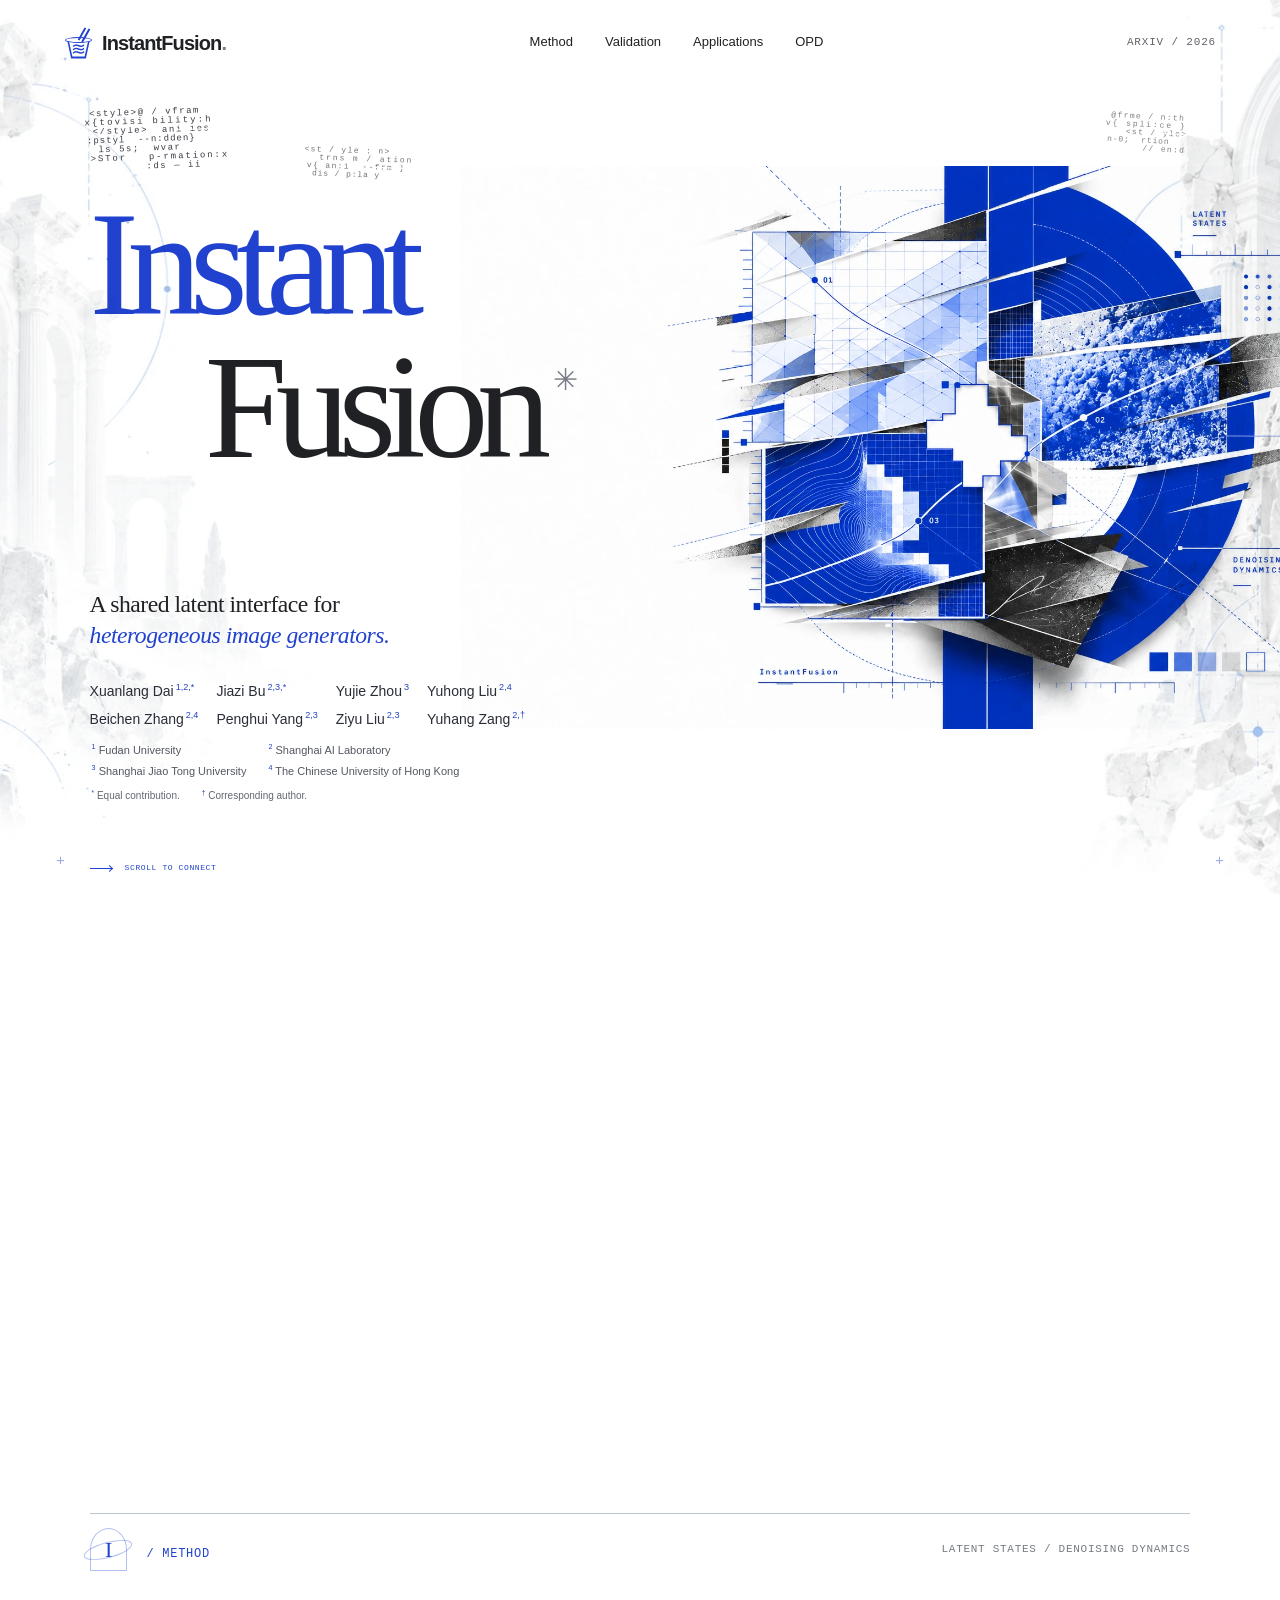
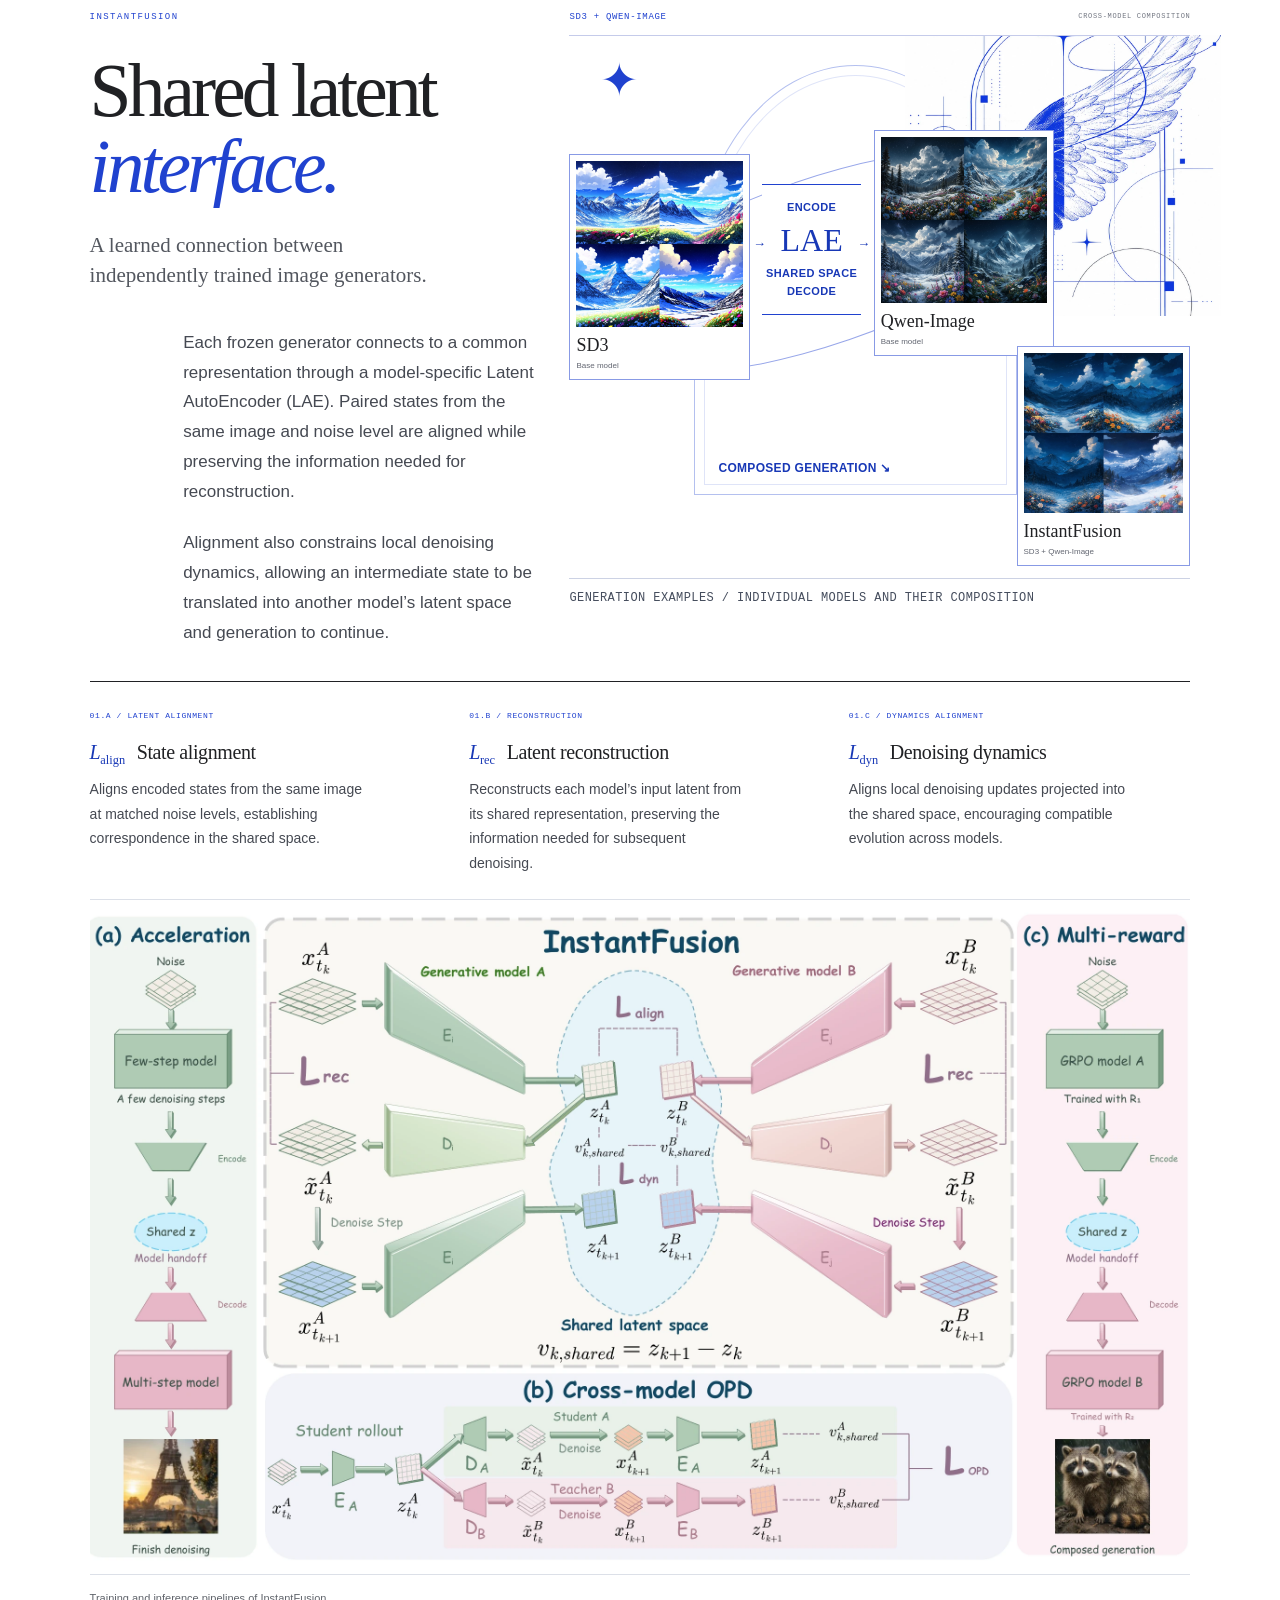
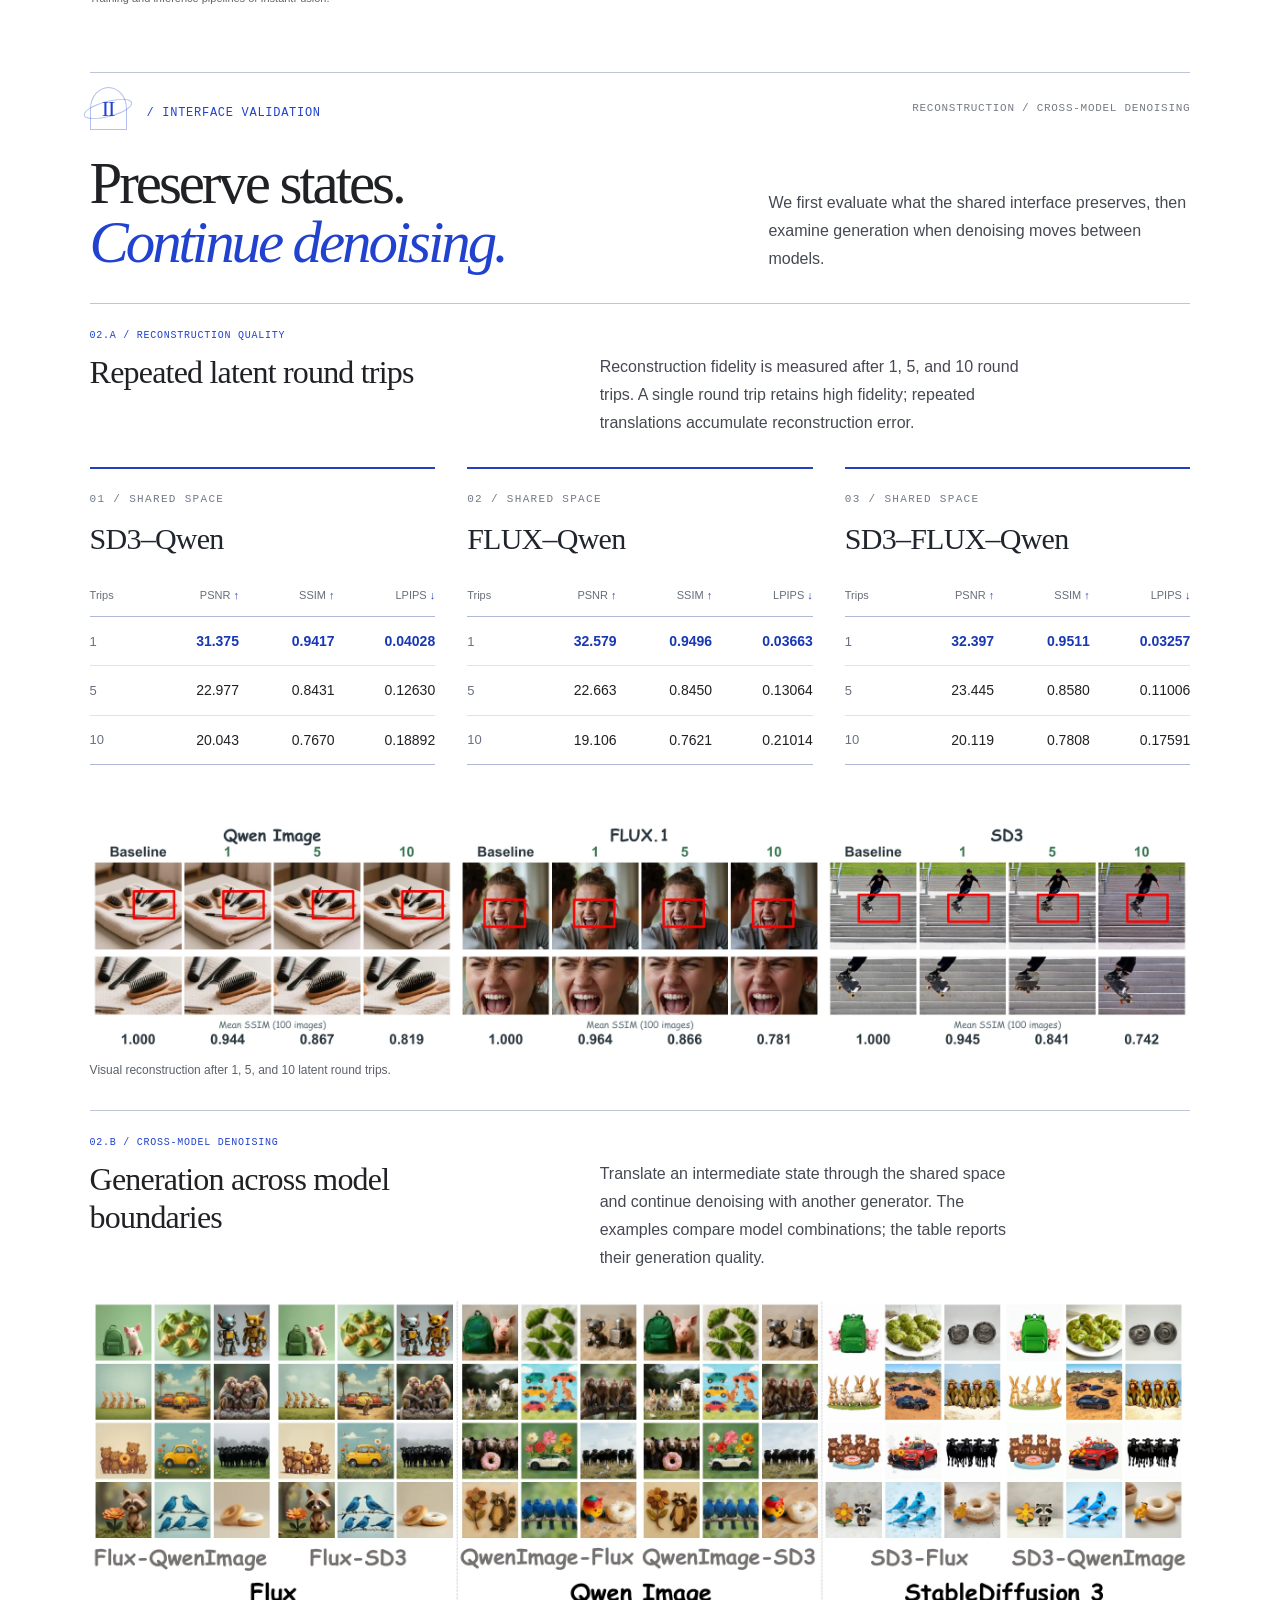
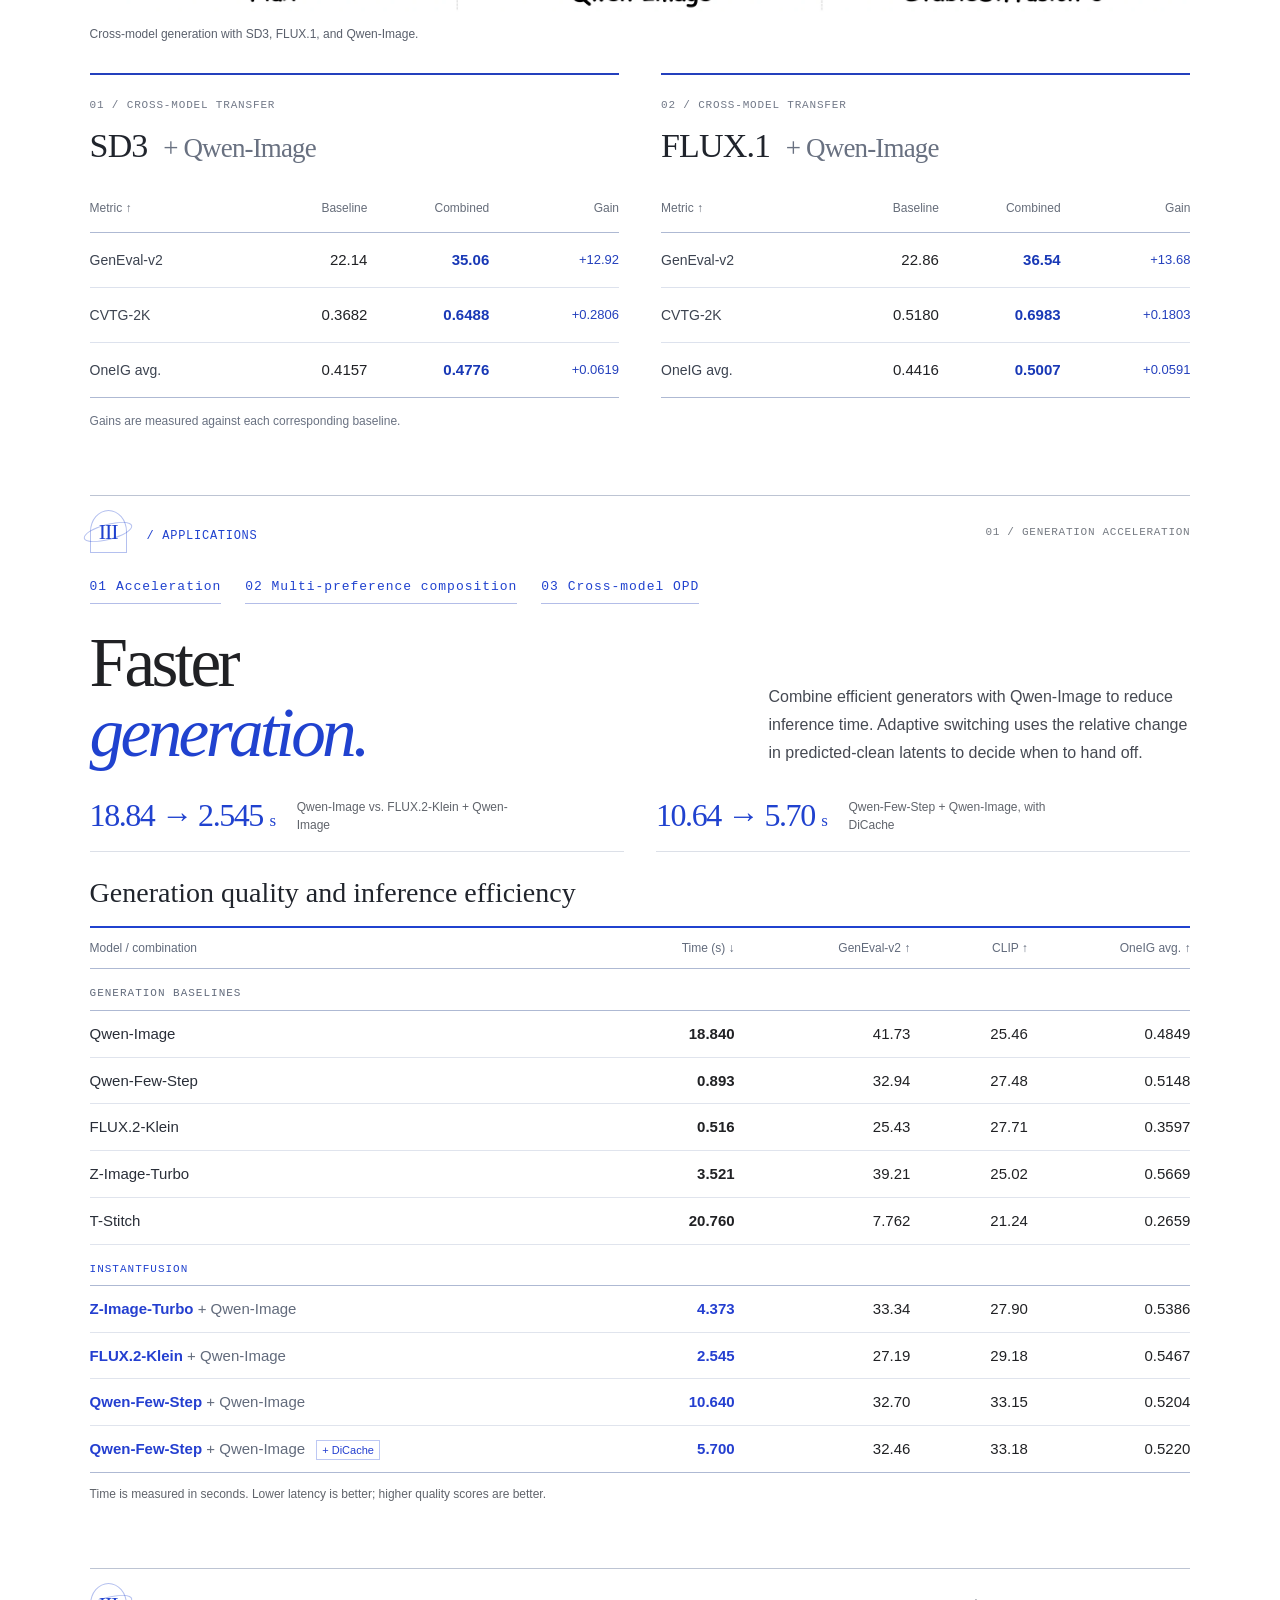
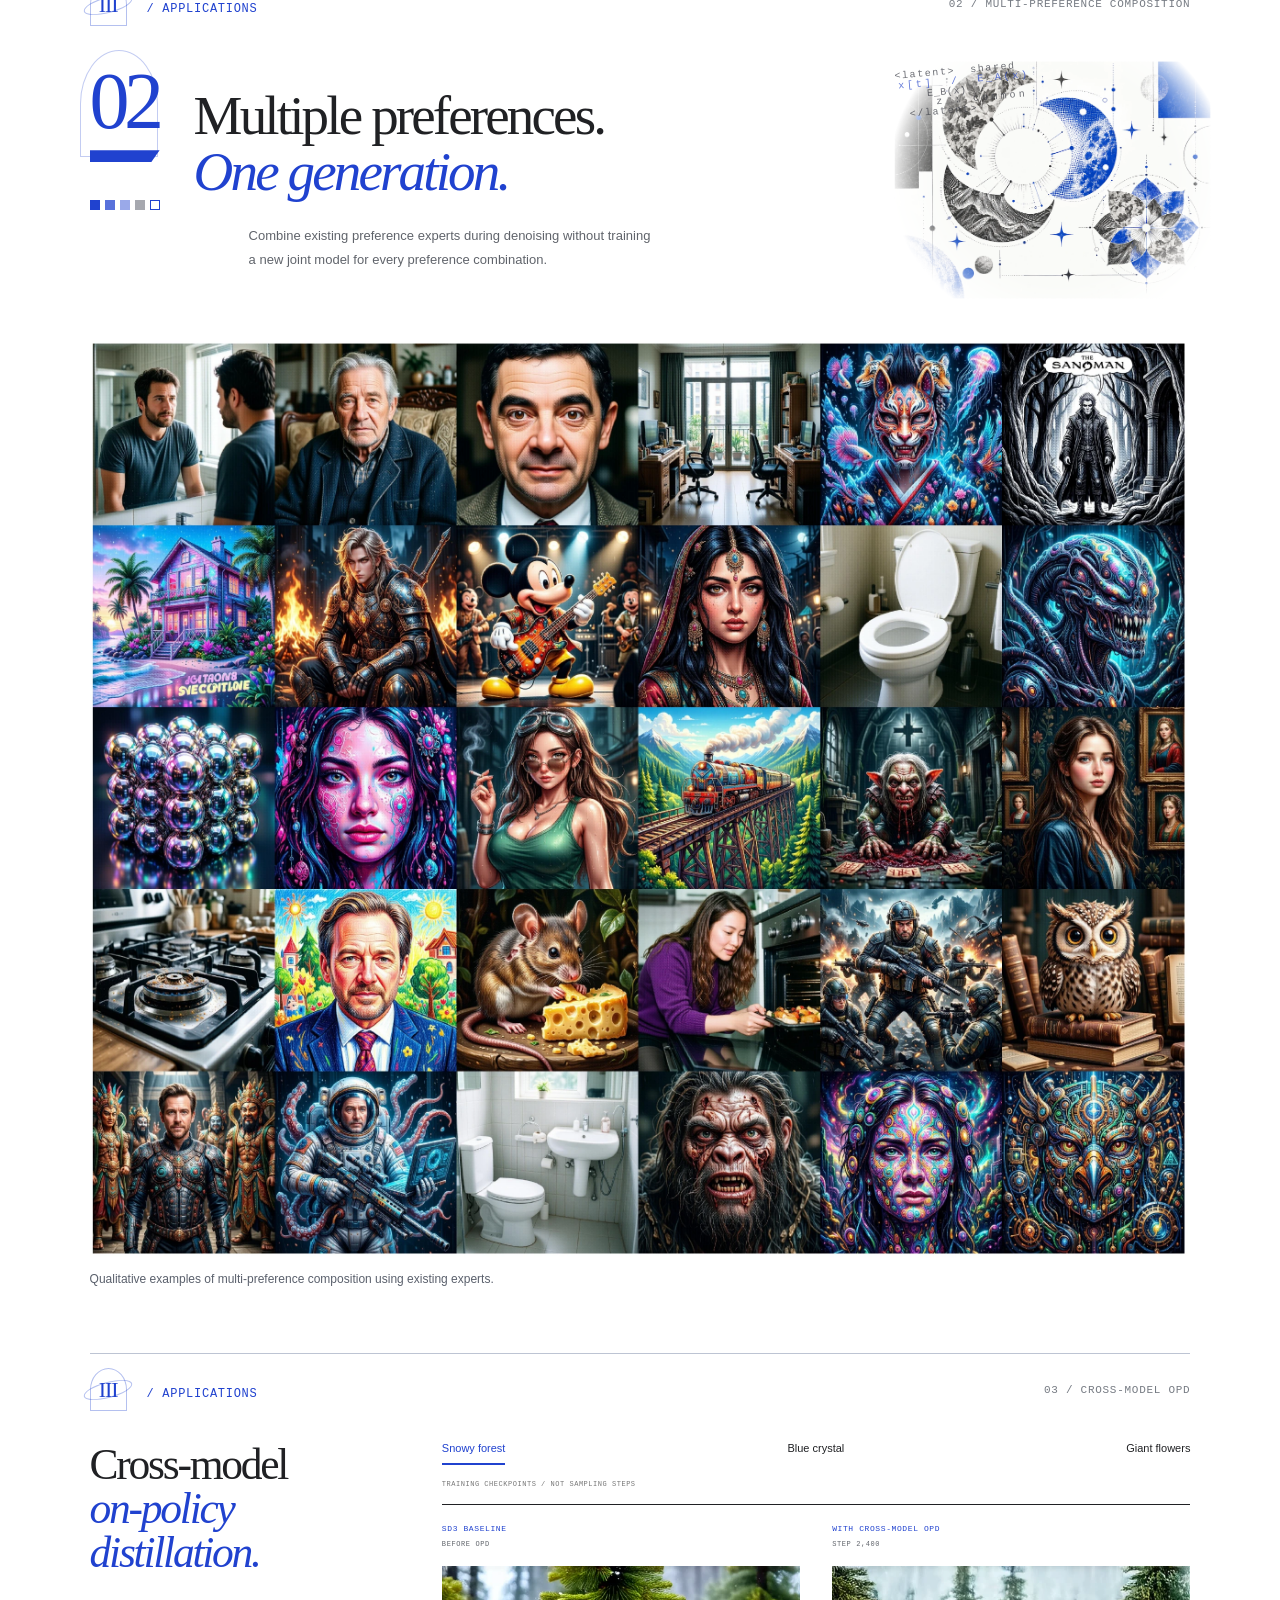
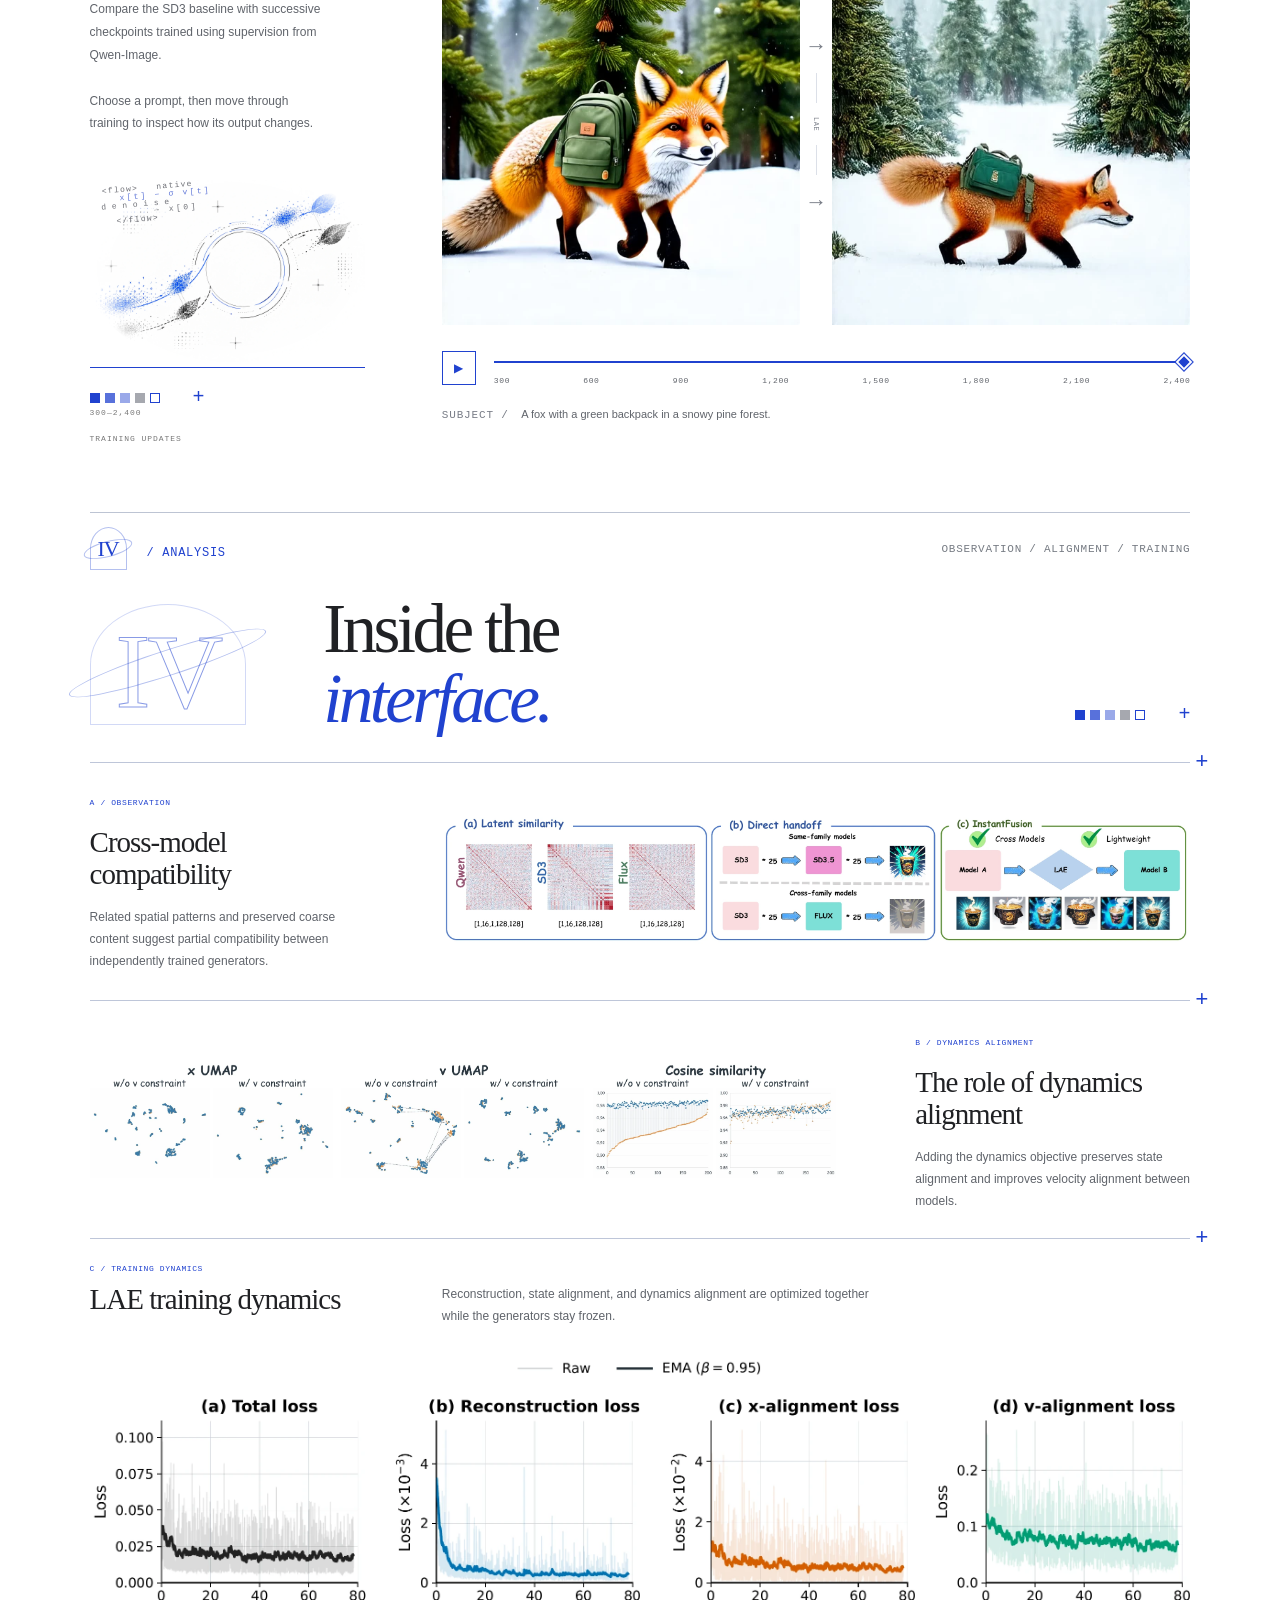
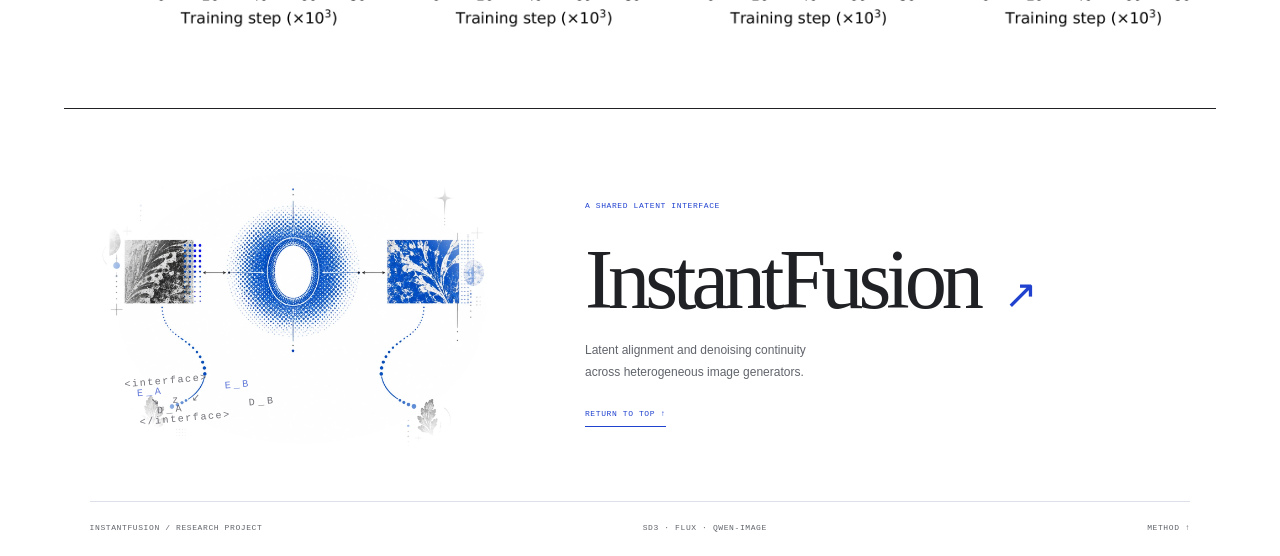
==== index.html @ 23b919fb "<add> Init InstantFusion project page" ====
<!doctype html>
<html lang="en">
<head>
  <meta charset="UTF-8">
  <meta name="viewport" content="width=device-width, initial-scale=1">
  <meta name="description" content="InstantFusion connects frozen image generators through a shared latent interface that aligns states and local denoising dynamics.">
  <meta name="theme-color" content="#ffffff">
  <title>InstantFusion — A Shared Latent Interface</title>
  <link rel="icon" href="assets/mark.svg" type="image/svg+xml">
  <link rel="stylesheet" href="style.css">
  <link rel="stylesheet" href="editorial.css">
  <link rel="stylesheet" href="flat-editorial.css">
  <link rel="stylesheet" href="sacred-editorial.css">
  <link rel="stylesheet" href="ambient-background.css">
  <link rel="stylesheet" href="flat-series.css">
  <link rel="stylesheet" href="reading-rhythm.css">
  <script defer src="app.js"></script>
  <script defer src="encoding-dust.js"></script>
</head>
<body>
  <a class="skip-link" href="#method">Skip to research</a>
  <header class="site-header">
    <a class="wordmark" href="#top" aria-label="InstantFusion home"><span class="brand-icon noodle-mark" aria-hidden="true"><i class="noodle-sticks"></i><i class="noodle-rim"></i><i class="noodle-cup"><b>≋</b></i></span> InstantFusion<span class="wordmark-dot">.</span></a>
    <nav aria-label="Main navigation">
      <a href="#method">Method</a><a href="#results">Validation</a><a href="#acceleration">Applications</a><a href="#process">OPD</a>
    </nav>
    <span class="header-note mono">ARXIV / 2026</span>
  </header>

  <main>
    <section class="hero" id="top" aria-labelledby="hero-title">
      <div class="hero-sticky">
        <div class="ambient-hero" aria-hidden="true"></div>
        <div class="raster-art" aria-hidden="true"><img src="assets/hero-geometric-v6.webp" width="1536" height="1024" fetchpriority="high" alt=""></div>
        <div class="hero-grid" aria-hidden="true"></div>
        <div class="hero-topline mono" aria-hidden="true"><span class="type-fragment"><i>&lt;style&gt;@ / vfram</i><i>x{tovisi bility:h</i><i>&lt;/style&gt;  ani ies</i><i>:pstyl  --n:dden}</i><i>ls 5s;  wvar</i><i>&gt;STor   p-rmation:x</i><i>        :ds — ii</i></span><span class="type-fragment type-fragment-right"><i>@frme / n:th</i><i>v{ spli:ce }</i><i>  &lt;st / yle&gt;</i><i>n-0;  rtion</i><i>    // en:d</i></span></div>
        <div class="hero-composition">
          <div class="title-glyphs type-fragment" aria-hidden="true"><i>&lt;st / yle : n&gt;</i><i>   trns m / ation</i><i>v{ an:i  --frm }</i><i>  dis / p:la y</i></div>
          <h1 id="hero-title"><span>Instant</span><span>Fusion<span class="title-star">✳</span></span></h1>
          <canvas id="title-particles" aria-hidden="true"></canvas>
        </div>
        <div class="hero-bottom">
          <div><p class="hero-subtitle">A shared latent interface for<br><em>heterogeneous image generators.</em></p>
            <div class="paper-authors" aria-label="Authors and affiliations">
              <div class="author-names">
                <span>Xuanlang Dai<sup>1,2,*</sup></span><span>Jiazi Bu<sup>2,3,*</sup></span><span>Yujie Zhou<sup>3</sup></span><span>Yuhong Liu<sup>2,4</sup></span>
                <span>Beichen Zhang<sup>2,4</sup></span><span>Penghui Yang<sup>2,3</sup></span><span>Ziyu Liu<sup>2,3</sup></span><span>Yuhang Zang<sup>2,†</sup></span>
              </div>
              <div class="author-affiliations"><span><sup>1</sup> Fudan University</span><span><sup>2</sup> Shanghai AI Laboratory</span><span><sup>3</sup> Shanghai Jiao Tong University</span><span><sup>4</sup> The Chinese University of Hong Kong</span></div>
              <p class="author-contributions"><span><sup>*</sup> Equal contribution.</span><span><sup>†</sup> Corresponding author.</span></p>
            </div>
          </div>
        </div>
        <div class="hero-foot mono"><span class="scroll-cue"><i></i> SCROLL TO CONNECT</span></div>
      </div>
    </section>

    <section class="section method-section" id="method" aria-labelledby="method-title">
      <div class="section-meta mono"><span><b>I</b> / METHOD</span><span>LATENT STATES / DENOISING DYNAMICS</span></div>
      <div class="method-spread">
        <div class="method-title-block"><span class="eyebrow mono">INSTANTFUSION</span><h2 id="method-title">Shared latent<br><em>interface.</em></h2><p class="lead">A learned connection between independently trained image generators.</p></div>
        <figure class="handoff-plate" aria-label="SD3, Qwen-Image and InstantFusion generation examples">
          <div class="plate-wing" aria-hidden="true"><img src="assets/fusion-wing.webp" alt=""></div>
          <div class="plate-halo" aria-hidden="true"></div><div class="plate-orbit" aria-hidden="true"></div>
          <span class="plate-star" aria-hidden="true">✦</span>
          <div class="plate-heading mono">SD3 + QWEN-IMAGE <span>CROSS-MODEL COMPOSITION</span></div>
          <figure class="state-print state-source"><img src="assets/model-examples/sd3.webp" alt="Four SD3 examples of snowy mountains and flowers beneath a blue sky."><figcaption><b>SD3</b><span>Base model</span></figcaption></figure>
          <div class="plate-interface"><span class="mono">ENCODE</span><strong>LAE</strong><span class="mono">SHARED SPACE</span><span class="mono">DECODE</span></div>
          <figure class="state-print state-translated"><img src="assets/model-examples/qwen.webp" alt="Four Qwen-Image examples of snowy mountains and flower-covered valleys."><figcaption><b>Qwen-Image</b><span>Base model</span></figcaption></figure>
          <span class="continue-label mono">COMPOSED GENERATION ↘</span>
          <figure class="state-print state-final"><img src="assets/model-examples/mix.webp" alt="Four InstantFusion examples combining SD3 and Qwen-Image, depicting snowy mountains and flowers."><figcaption><b>InstantFusion</b><span>SD3 + Qwen-Image</span></figcaption></figure>
          <figcaption class="plate-note mono">GENERATION EXAMPLES / INDIVIDUAL MODELS AND THEIR COMPOSITION</figcaption>
        </figure>
        <div class="method-abstract"><p>Each frozen generator connects to a common representation through a model-specific Latent AutoEncoder (LAE). Paired states from the same image and noise level are aligned while preserving the information needed for reconstruction.</p><p>Alignment also constrains local denoising dynamics, allowing an intermediate state to be translated into another model’s latent space and generation to continue.</p></div>
      </div>
      <div class="method-objectives">
        <div><span class="mono">01.A / LATENT ALIGNMENT</span><h3><span class="loss-symbol"><i>L</i><sub>align</sub></span> State alignment</h3><p>Aligns encoded states from the same image at matched noise levels, establishing correspondence in the shared space.</p></div>
        <div><span class="mono">01.B / RECONSTRUCTION</span><h3><span class="loss-symbol"><i>L</i><sub>rec</sub></span> Latent reconstruction</h3><p>Reconstructs each model’s input latent from its shared representation, preserving the information needed for subsequent denoising.</p></div>
        <div><span class="mono">01.C / DYNAMICS ALIGNMENT</span><h3><span class="loss-symbol"><i>L</i><sub>dyn</sub></span> Denoising dynamics</h3><p>Aligns local denoising updates projected into the shared space, encouraging compatible evolution across models.</p></div>
      </div>
            <figure class="paper-figure"><button class="figure-open" data-image="assets/method.webp" data-caption="InstantFusion: training and inference overview." aria-label="Enlarge method overview"><img src="assets/method.webp" width="2400" height="1100" loading="lazy" alt="InstantFusion training and inference pipelines, showing latent autoencoders and shared-space alignment."><span class="enlarge mono">FULL FIGURE ↗</span></button><figcaption>Training and inference pipelines of InstantFusion.</figcaption></figure>

    </section>
    <section class="section results-section validation-section" id="results" aria-labelledby="results-title">
 <div class="section-meta mono"><span><b>II</b> / INTERFACE VALIDATION</span><span>RECONSTRUCTION / CROSS-MODEL DENOISING</span></div>
 <div class="study-heading"><h2 id="results-title">Preserve states.<br><em>Continue denoising.</em></h2><p>We first evaluate what the shared interface preserves, then examine generation when denoising moves between models.</p></div>
 <article class="validation-study" id="reconstruction"><div class="study-copy"><span class="mono">02.A / RECONSTRUCTION QUALITY</span><h3>Repeated latent round trips</h3><p>Reconstruction fidelity is measured after 1, 5, and 10 round trips. A single round trip retains high fidelity; repeated translations accumulate reconstruction error.</p></div>
 <div class="reconstruction-layout"><div class="reconstruction-comparison"><div class="reconstruction-group"><span class="reconstruction-index mono" aria-hidden="true">01 / SHARED SPACE</span><table class="reconstruction-table"><caption>SD3–Qwen</caption><thead><tr><th scope="col">Trips</th><th scope="col">PSNR <span>↑</span></th><th scope="col">SSIM <span>↑</span></th><th scope="col">LPIPS <span>↓</span></th></tr></thead><tbody><tr class="single-trip"><th scope="row">1</th><td>31.375</td><td>0.9417</td><td>0.04028</td></tr><tr><th scope="row">5</th><td>22.977</td><td>0.8431</td><td>0.12630</td></tr><tr><th scope="row">10</th><td>20.043</td><td>0.7670</td><td>0.18892</td></tr></tbody></table></div><div class="reconstruction-group"><span class="reconstruction-index mono" aria-hidden="true">02 / SHARED SPACE</span><table class="reconstruction-table"><caption>FLUX–Qwen</caption><thead><tr><th scope="col">Trips</th><th scope="col">PSNR <span>↑</span></th><th scope="col">SSIM <span>↑</span></th><th scope="col">LPIPS <span>↓</span></th></tr></thead><tbody><tr class="single-trip"><th scope="row">1</th><td>32.579</td><td>0.9496</td><td>0.03663</td></tr><tr><th scope="row">5</th><td>22.663</td><td>0.8450</td><td>0.13064</td></tr><tr><th scope="row">10</th><td>19.106</td><td>0.7621</td><td>0.21014</td></tr></tbody></table></div><div class="reconstruction-group"><span class="reconstruction-index mono" aria-hidden="true">03 / SHARED SPACE</span><table class="reconstruction-table"><caption>SD3–FLUX–Qwen</caption><thead><tr><th scope="col">Trips</th><th scope="col">PSNR <span>↑</span></th><th scope="col">SSIM <span>↑</span></th><th scope="col">LPIPS <span>↓</span></th></tr></thead><tbody><tr class="single-trip"><th scope="row">1</th><td>32.397</td><td>0.9511</td><td>0.03257</td></tr><tr><th scope="row">5</th><td>23.445</td><td>0.8580</td><td>0.11006</td></tr><tr><th scope="row">10</th><td>20.119</td><td>0.7808</td><td>0.17591</td></tr></tbody></table></div></div>
 <figure class="study-figure"><button class="figure-open" data-image="assets/reconstruction.webp" data-caption="Visual reconstruction after 1, 5, and 10 latent round trips." aria-label="Enlarge reconstruction results"><img src="assets/reconstruction.webp" loading="lazy" alt="Visual reconstruction after 1, 5, and 10 latent round trips."><span class="enlarge mono">EXPAND ↗</span></button><figcaption>Visual reconstruction after 1, 5, and 10 latent round trips.</figcaption></figure></div></article>
 <article class="validation-study" id="cross-model-denoising"><div class="study-copy"><span class="mono">02.B / CROSS-MODEL DENOISING</span><h3>Generation across model boundaries</h3><p>Translate an intermediate state through the shared space and continue denoising with another generator. The examples compare model combinations; the table reports their generation quality.</p></div>
 <figure class="study-figure"><button class="figure-open" data-image="assets/transfer.webp" data-caption="Cross-model generation with SD3, FLUX.1, and Qwen-Image." aria-label="Enlarge transfer results"><img src="assets/transfer.webp" loading="lazy" alt="Cross-model generation with SD3, FLUX.1, and Qwen-Image."><span class="enlarge mono">EXPAND ↗</span></button><figcaption>Cross-model generation with SD3, FLUX.1, and Qwen-Image.</figcaption></figure>
 <div class="quality-comparison"><div id="quality-pairs" class="quality-pairs"></div><p id="quality-note" class="quality-footnote"></p></div>
 </article></section>
<section class="section metrics-section application-study" id="acceleration" aria-labelledby="acceleration-title">
 <div class="section-meta mono"><span><b>III</b> / APPLICATIONS</span><span>01 / GENERATION ACCELERATION</span></div>
 <nav class="application-jump mono" aria-label="Application sections"><a href="#acceleration" aria-current="location">01 Acceleration</a><a href="#preferences">02 Multi-preference composition</a><a href="#process">03 Cross-model OPD</a></nav>
 <div class="study-heading"><h2 id="acceleration-title">Faster<br><em>generation.</em></h2><p>Combine efficient generators with Qwen-Image to reduce inference time. Adaptive switching uses the relative change in predicted-clean latents to decide when to hand off.</p></div>
 <div id="metrics" class="study-metrics"><div id="metric-highlights" class="metric-highlights"></div><div class="table-scroll" role="region" aria-label="Generation acceleration benchmarks" tabindex="0"><table id="metrics-table"></table></div><p id="metric-note" class="metric-note"></p></div>
 </section>
<section class="section application-study preferences-section" id="preferences" aria-labelledby="preferences-title">
 <div class="section-meta mono"><span><b>III</b> / APPLICATIONS</span><span>02 / MULTI-PREFERENCE COMPOSITION</span></div>
 <div class="application-intro"><div class="chapter-stamp" aria-hidden="true"><span>02</span><div class="print-marks" aria-hidden="true"><i></i><i></i><i></i><i></i><i></i><b>+</b></div></div><div><h2 id="preferences-title">Multiple preferences.<br><em>One generation.</em></h2><p class="intro-note">Combine existing preference experts during denoising without training a new joint model for every preference combination.</p></div><div class="result-fragment" aria-hidden="true"><img src="assets/preference-composition-flat.webp" loading="lazy" alt=""></div></div>
 <figure class="study-figure"><button class="figure-open" data-image="assets/preferences.webp" data-caption="Qualitative examples of multi-preference composition using existing experts." aria-label="Enlarge preferences results"><img src="assets/preferences.webp" loading="lazy" alt="Qualitative examples of multi-preference composition using existing experts."><span class="enlarge mono">EXPAND ↗</span></button><figcaption>Qualitative examples of multi-preference composition using existing experts.</figcaption></figure>
 </section>
<section class="section process-section" id="process" aria-labelledby="process-title">
      <div class="section-meta mono"><span><b>III</b> / APPLICATIONS</span><span>03 / CROSS-MODEL OPD</span></div>
      <div class="process-spread"><aside class="process-rail"><h2 id="process-title">Cross-model<br><em>on-policy distillation.</em></h2><p>Compare the SD3 baseline with successive checkpoints trained using supervision from Qwen-Image.</p><p>Choose a prompt, then move through training to inspect how its output changes.</p><div class="rail-art" aria-hidden="true"><div class="rail-photo"><img src="assets/denoising-encoding-v2.webp" loading="lazy" alt=""></div><span class="rail-rule"></span><div class="print-marks " aria-hidden="true"><i></i><i></i><i></i><i></i><i></i><b>+</b></div></div><span class="mono rail-footnote">300—2,400<br>TRAINING UPDATES</span></aside><div class="process-workbench">      <div class="process-toolbar"><div class="case-switch" role="group" aria-label="Choose example"><button class="selected" data-case="02" aria-pressed="true">Snowy forest</button><button data-case="08" aria-pressed="false">Blue crystal</button><button data-case="11" aria-pressed="false">Giant flowers</button></div><span class="mono">TRAINING CHECKPOINTS / NOT SAMPLING STEPS</span></div>
      <div class="checkpoint-comparison">
        <figure><div class="image-label mono"><span>SD3 BASELINE</span><span>BEFORE OPD</span></div><img id="baseline-image" src="assets/p02-baseline.webp" width="512" height="512" loading="lazy" alt="SD3 baseline: a fox carrying a green backpack in a snowy forest."></figure>
        <div class="comparison-axis" aria-hidden="true"><span>→</span><i></i><span class="mono">LAE</span><i></i><span>→</span></div>
        <figure><div class="image-label mono"><span>WITH CROSS-MODEL OPD</span><span id="checkpoint-label">STEP 2,400</span></div><img id="checkpoint-image" src="assets/p02-step_002400.webp" width="512" height="512" loading="lazy" alt="Cross-model OPD at training step 2400: a fox carrying a green backpack in a snowy forest."></figure>
      </div>
      <div class="timeline-control"><button id="play-timeline" class="play-button" aria-label="Play training checkpoints">▶</button><div class="timeline-track"><label class="sr-only" for="checkpoint-slider">OPD training checkpoint</label><input id="checkpoint-slider" type="range" min="0" max="7" step="1" value="7" aria-valuetext="Training step 2400"><div class="range-labels mono"><span>300</span><span>600</span><span>900</span><span>1,200</span><span>1,500</span><span>1,800</span><span>2,100</span><span>2,400</span></div></div></div>
      <p class="process-caption"><span class="mono">SUBJECT /</span> <span id="case-caption">A fox with a green backpack in a snowy pine forest.</span></p>
</div></div>
</section>
<section class="section evidence-section" id="evidence" aria-labelledby="evidence-title">
      <div class="section-meta mono"><span><b>IV</b> / ANALYSIS</span><span>OBSERVATION / ALIGNMENT / TRAINING</span></div>
      <div class="evidence-heading"><span class="outline-number" aria-hidden="true">IV</span><h2 id="evidence-title">Inside the<br><em>interface.</em></h2><div class="print-marks " aria-hidden="true"><i></i><i></i><i></i><i></i><i></i><b>+</b></div></div>
            <div class="evidence-grid">
        <article><button class="figure-open" data-image="assets/observation.webp" data-caption="Spatial self-similarity and direct model handoff motivate a learned interface." aria-label="Enlarge cross-model observations"><img src="assets/observation.webp" width="2400" height="950" loading="lazy" alt="Spatial self-similarity across models and direct handoff results."><span class="enlarge mono">↗</span></button><div class="evidence-caption"><span class="mono">A / OBSERVATION</span><h3>Cross-model compatibility</h3><p>Related spatial patterns and preserved coarse content suggest partial compatibility between independently trained generators.</p></div></article>
        <article><button class="figure-open" data-image="assets/feature.webp" data-caption="Dynamics alignment improves the correspondence between local denoising velocities." aria-label="Enlarge feature alignment results"><img src="assets/feature.webp" width="2400" height="760" loading="lazy" alt="UMAP plots and cosine similarities comparing state and velocity alignment with and without dynamics loss."><span class="enlarge mono">↗</span></button><div class="evidence-caption"><span class="mono">B / DYNAMICS ALIGNMENT</span><h3>The role of dynamics alignment</h3><p>Adding the dynamics objective preserves state alignment and improves velocity alignment between models.</p></div></article>
        
        <article><button class="figure-open" data-image="assets/training.webp" data-caption="LAE training curves for reconstruction, state alignment, and velocity alignment." aria-label="Enlarge training curves"><img src="assets/training.webp" width="2400" height="760" loading="lazy" alt="Total, reconstruction, state-alignment, and velocity-alignment loss curves."><span class="enlarge mono">↗</span></button><div class="evidence-caption"><span class="mono">C / TRAINING DYNAMICS</span><h3>LAE training dynamics</h3><p>Reconstruction, state alignment, and dynamics alignment are optimized together while the generators stay frozen.</p></div></article>
      </div>

    </section>
  </main>
  <footer><div class="footer-composition"><div class="footer-graphic" aria-hidden="true"><img src="assets/shared-interface-flat.webp" loading="lazy" alt=""></div><div><span class="mono">A SHARED LATENT INTERFACE</span><p class="footer-title">InstantFusion<span>↗</span></p><p class="footer-description">Latent alignment and denoising continuity<br>across heterogeneous image generators.</p><a class="back-top mono" href="#top">RETURN TO TOP ↑</a></div></div><div class="footer-bottom mono"><span>INSTANTFUSION / RESEARCH PROJECT</span><span>SD3 · FLUX · QWEN-IMAGE</span><a href="#method">METHOD ↑</a></div></footer>
  <dialog id="figure-dialog" aria-labelledby="dialog-caption"><button id="close-dialog" aria-label="Close enlarged figure">Close ×</button><div class="dialog-image-wrap"><img id="dialog-image" alt=""></div><p id="dialog-caption"></p></dialog>
</body>
</html>
---- style.css ----
:root{--paper:#f6f6f1;--white:#fff;--ink:#172323;--blue:#284bcd;--gold:#ad955c;--muted:#637073;--line:#d3d8d1;--serif:Georgia,'Times New Roman',serif;--sans:Arial,Helvetica,sans-serif;--mono:'Courier New',monospace}
*{box-sizing:border-box}html{scroll-behavior:smooth;scroll-padding-top:96px}body{margin:0;color:var(--ink);background:var(--paper);font-family:var(--sans);font-size:16px;line-height:1.6}body::before{content:'';position:fixed;inset:0;z-index:10;pointer-events:none;opacity:.025;background-image:url("data:image/svg+xml,%3Csvg viewBox='0 0 180 180' xmlns='http://www.w3.org/2000/svg'%3E%3Cfilter id='n'%3E%3CfeTurbulence type='fractalNoise' baseFrequency='.92' numOctaves='3' stitchTiles='stitch'/%3E%3C/filter%3E%3Crect width='100%25' height='100%25' opacity='.7' filter='url(%23n)'/%3E%3C/svg%3E")}
::selection{background:#d8ddfa;color:var(--blue)}a{color:inherit;text-decoration:none}button,input{font:inherit}button{cursor:pointer;color:inherit}button,a,input{-webkit-tap-highlight-color:transparent}button{border:0}button:focus-visible,a:focus-visible,input:focus-visible,[tabindex]:focus-visible{outline:2px solid var(--blue);outline-offset:6px}img{display:block;max-width:100%}figure,p,h1,h2,h3{margin:0}h2,h3{font-weight:400}em{font-weight:400}.mono{font-family:var(--mono);font-size:11px;line-height:1.5;letter-spacing:.075em}.sr-only{position:absolute;width:1px;height:1px;overflow:hidden;clip:rect(0,0,0,0);white-space:nowrap}.skip-link{position:fixed;top:-100px;left:20px;background:var(--blue);color:white;padding:10px 18px;z-index:100}.skip-link:focus{top:12px}
.site-header{height:78px;position:absolute;top:0;left:5%;right:5%;display:flex;align-items:center;justify-content:space-between;border-bottom:1px solid var(--line);z-index:20}.wordmark{font-size:20px;letter-spacing:-.9px;font-weight:700;display:flex;align-items:center;gap:10px}.brand-icon{color:var(--blue);font-size:29px;font-weight:400}.wordmark-dot{color:var(--gold);margin-left:-10px}.site-header nav{display:flex;gap:32px;font-size:13px}.site-header nav a{position:relative}.site-header nav a::after{content:'';position:absolute;left:0;right:100%;height:1px;bottom:-5px;background:var(--blue);transition:right .2s}.site-header nav a:hover::after{right:0}.header-note{color:var(--muted)}
.hero{height:165svh;min-height:1050px;position:relative}.hero-sticky{height:100svh;min-height:650px;max-height:1120px;position:sticky;top:0;overflow:hidden;padding:108px 7% 26px}.hero-grid{position:absolute;inset:0 5%;pointer-events:none;background:linear-gradient(90deg,transparent calc(50% - .5px),#d8ddda66 50%,transparent calc(50% + .5px));border-inline:1px solid #d8ddda66}.hero-grid::before,.hero-grid::after{content:'+';font-family:var(--mono);font-size:24px;position:absolute;bottom:59px;color:var(--blue)}.hero-grid::before{left:-8px}.hero-grid::after{right:-8px}.hero-topline{display:flex;justify-content:space-between;color:var(--muted);position:relative;z-index:2}.hero-composition{position:absolute;inset:155px 7% 175px;max-height:680px}.hero h1{position:absolute;top:30px;left:0;z-index:3;font:400 clamp(110px,12.7vw,205px)/.84 var(--serif);letter-spacing:-.085em;pointer-events:none}.hero h1>span{display:block}.hero h1>span:first-child{color:var(--blue)}.hero h1>span:nth-child(2){margin-left:10vw;margin-top:.11em}.title-star{color:var(--gold);font:normal .29em var(--serif);display:inline-block;vertical-align:top;margin-left:.45em;margin-top:.2em;letter-spacing:0}.hero h1>span:first-child::before{content:'A NEW WAY TO CONNECT';font:10px var(--mono);letter-spacing:.12em;position:absolute;top:-25px;left:8px;color:var(--gold)}#title-particles{position:absolute;inset:0;width:100%;height:100%;pointer-events:none;z-index:4}.orbital-art{position:absolute;width:clamp(380px,43vw,700px);right:-2.5vw;top:-25px;aspect-ratio:650/610}.orbit-lines{width:100%;height:100%}.shared-node{position:absolute;left:44%;top:43%;background:var(--blue);color:white;width:115px;height:125px;display:flex;flex-direction:column;align-items:center;justify-content:center;transform:rotate(-4deg);box-shadow:9px 9px 0 #d7dff2}.shared-node strong{font:70px/.8 var(--serif);font-weight:400}.shared-node .mono{font-size:8px;margin:9px 0}.sample{position:absolute;width:112px;background:var(--paper);padding:5px;border:1px solid var(--blue);z-index:2;box-shadow:5px 5px 0 #e0e4e0}.sample img{aspect-ratio:1;object-fit:cover;filter:saturate(.8)}.sample span{font-size:8px;display:block;padding:4px 0 0}.sample-a{top:0;left:48%;transform:rotate(3deg)}.sample-b{right:0;top:52%;transform:rotate(3deg)}.sample-c{left:20%;bottom:0;transform:rotate(-5deg)}.orbit-coordinate{position:absolute;top:27%;right:1%;color:var(--blue);font-size:10px}.orbit-letter{font:88px var(--serif);color:var(--gold);position:absolute;right:10%;top:7%}.orbit-letter span{display:inline-block;font-size:56px;transform:translateY(20px);margin-left:-12px}.hero-bottom{position:absolute;bottom:100px;left:7%;right:7%;display:flex;align-items:flex-end;justify-content:space-between}.hero-subtitle{font:clamp(21px,2.2vw,32px)/1.25 var(--serif);letter-spacing:-.5px}.hero-subtitle em{color:var(--blue)}.hero-description{font-size:12px;line-height:1.7;margin-top:16px;color:var(--muted)}.circle-link{width:113px;height:113px;border:1px solid var(--gold);border-radius:50%;display:flex;align-items:center;justify-content:center;gap:12px;font-size:12px;line-height:1.4;transition:background .2s,color .2s}.circle-link>span:last-child{font-size:30px;color:var(--blue)}.circle-link:hover{background:var(--blue);color:white}.circle-link:hover>span:last-child{color:white}.hero-foot{position:absolute;bottom:26px;left:7%;right:7%;display:flex;justify-content:space-between;color:var(--blue);font-size:9px}.scroll-cue{display:flex;gap:13px;align-items:center}.scroll-cue i{display:block;width:22px;height:1px;background:var(--blue);position:relative}.scroll-cue i::after{content:'';width:4px;height:4px;border-right:1px solid;border-bottom:1px solid;position:absolute;right:0;top:-2px;transform:rotate(-45deg)}
.section{max-width:1600px;margin:auto;padding:54px 7% 100px;position:relative}.section-meta{border-top:1px solid var(--blue);padding-top:16px;display:flex;justify-content:space-between;color:var(--blue);margin-bottom:65px}.section-heading{display:grid;grid-template-columns:1.2fr 1fr;gap:10%;align-items:end;margin-bottom:55px}.section-heading h2{font:clamp(40px,5.5vw,80px)/1.04 var(--serif);letter-spacing:-.055em}.section-heading h2 em{color:var(--blue)}.section-heading>p{max-width:470px;font-size:16px;line-height:1.8;color:var(--muted);padding-bottom:5px}.method-layout{display:grid;grid-template-columns:1.06fr 1fr;gap:7%;align-items:center}.interface-diagram{position:relative;padding:64px 48% 52px 24px;border:1px solid #bfc9e8;min-height:355px;background-image:radial-gradient(#284bcd20 .8px,transparent .8px);background-size:12px 12px}.diagram-caption{position:absolute;top:18px;left:24px;right:24px;display:flex;justify-content:space-between;font-size:9px;color:var(--blue)}.model-route{display:flex;height:69px;align-items:center;position:relative;gap:6px}.model-name{font-family:var(--serif);font-size:20px;white-space:nowrap}.connector{height:1px;background:var(--gold);min-width:14px;flex:1}.lae-label{font-size:10px;border:1px solid var(--gold);padding:7px 5px;background:var(--paper);white-space:nowrap}.model-route::after{content:'';position:absolute;width:70px;height:1px;right:-65px;top:50%;background:var(--blue);transform-origin:left}.model-route:nth-of-type(2)::after{transform:rotate(30deg);width:89px}.model-route:nth-of-type(4)::after{transform:rotate(-30deg);width:89px}.shared-space{position:absolute;right:3%;top:90px;width:37%;height:175px;display:flex;align-items:center;justify-content:center;flex-direction:column;color:var(--blue);border:1px solid var(--blue);border-radius:50%;background:#f6f6f1ef}.space-ring{position:absolute;inset:9px;border:1px solid var(--gold);border-radius:50%;transform:rotate(-25deg) scaleY(.85)}.shared-space .mono{font-size:6px;z-index:1}.shared-space strong{font:italic 85px/.95 var(--serif);font-weight:400}.shared-space>span:last-child{font-size:10px;margin-top:9px}.diagram-footer{position:absolute;bottom:17px;left:24px;right:24px;display:flex;justify-content:space-between;font-size:8px;color:var(--muted)}.method-notes article{display:flex;gap:22px;padding:23px 0;border-bottom:1px solid var(--line)}.method-notes article:first-child{padding-top:0}.note-index{font:italic 22px var(--serif);color:var(--gold);padding-top:5px}.method-notes h3{font-family:var(--serif);font-size:24px;margin-bottom:8px}.method-notes p{font-size:13px;line-height:1.7;color:var(--muted)}.fact-strip{display:grid;grid-template-columns:repeat(3,1fr);margin:58px 0 46px;border-block:1px solid var(--line)}.fact-strip>div{padding:22px 20px;display:flex;gap:20px;align-items:center;border-right:1px solid var(--line)}.fact-strip>div:first-child{padding-left:0}.fact-strip>div:last-child{border-right:0}.fact-strip strong{font:44px var(--serif);color:var(--blue);white-space:nowrap}.fact-strip strong span{font-size:24px}.fact-strip>div>span{font-size:11px;line-height:1.5;max-width:140px;color:var(--muted)}.paper-figure{margin-top:20px}.figure-open{width:100%;padding:20px;background:white;position:relative;text-align:left;border:1px solid var(--line);overflow:hidden}.figure-open img{width:100%;height:auto;transition:transform .3s}.figure-open:hover img{transform:scale(1.008)}.enlarge{position:absolute;right:9px;bottom:9px;background:var(--paper);padding:4px 9px;color:var(--blue);font-size:9px;opacity:0;transition:opacity .2s}.figure-open:hover .enlarge,.figure-open:focus-visible .enlarge{opacity:1}.paper-figure figcaption{font-size:12px;color:var(--muted);display:flex;gap:22px;margin-top:12px}.paper-figure figcaption .mono{color:var(--gold);white-space:nowrap}
.results-section{padding-bottom:70px}.application-tabs{display:grid;grid-template-columns:repeat(4,1fr);border-bottom:1px solid var(--blue)}.application-tabs button{text-align:left;padding:15px 14px;background:transparent;line-height:1.4;font-size:12px;border-top:1px solid var(--line);border-right:1px solid var(--line);transition:background .2s}.application-tabs button:first-child{border-left:1px solid var(--line)}.application-tabs button span{display:block;font:italic 20px var(--serif);color:var(--gold);margin-bottom:15px}.application-tabs button[aria-selected=true]{background:var(--blue);color:white;border-color:var(--blue)}.application-tabs button[aria-selected=true] span{color:#dfcea7}.application-tabs button:hover{background:#e7ebf8}.application-tabs button[aria-selected=true]:hover{background:var(--blue)}.application-panel{padding-top:25px}.application-copy{display:grid;grid-template-columns:1fr 1.35fr;column-gap:40px;margin-bottom:25px}.application-copy h3{font:25px var(--serif)}.application-copy p{font-size:13px;line-height:1.7;color:var(--muted)}.application-copy .mono{grid-column:1/-1;font-size:9px;color:var(--gold);margin-top:15px}.application-figure{min-height:170px;padding:20px}.application-figure img{max-height:680px;object-fit:contain}
.process-toolbar{display:flex;align-items:center;justify-content:space-between;gap:20px;margin-bottom:25px;border-block:1px solid var(--line);padding:14px 0}.case-switch{display:flex;gap:6px}.case-switch button{padding:9px 15px;background:transparent;font-size:12px;border:1px solid transparent}.case-switch button.selected{border-color:var(--blue);color:var(--blue)}.case-switch button:hover{background:#e7ebf8}.process-toolbar>.mono{font-size:8px;color:var(--muted)}.checkpoint-comparison{display:grid;grid-template-columns:1fr 70px 1fr;max-width:1010px;margin:auto;align-items:stretch}.checkpoint-comparison figure{min-width:0}.image-label{display:flex;justify-content:space-between;font-size:9px;padding:8px 0 12px;color:var(--blue)}.image-label>span:last-child{color:var(--muted)}.checkpoint-comparison img{width:100%;height:auto;aspect-ratio:1;object-fit:cover;background:#e9ebe8}.comparison-axis{display:flex;flex-direction:column;align-items:center;justify-content:center;color:var(--gold);gap:20px}.comparison-axis>span:not(.mono){font:22px var(--serif)}.comparison-axis i{height:55px;width:1px;background:var(--line)}.comparison-axis .mono{writing-mode:vertical-rl;font-size:9px}.timeline-control{display:flex;gap:24px;align-items:center;max-width:1010px;margin:27px auto 0}.play-button{width:42px;height:42px;flex-shrink:0;border:1px solid var(--blue);border-radius:50%;color:var(--blue);background:transparent;font-size:12px}.play-button:hover{background:var(--blue);color:white}.timeline-track{flex:1}.timeline-track input{display:block;width:100%;margin:0;appearance:none;-webkit-appearance:none;background:transparent;height:25px;cursor:pointer}.timeline-track input::-webkit-slider-runnable-track{height:2px;background:linear-gradient(to right,var(--blue) var(--fill,100%),#cfd3de var(--fill,100%))}.timeline-track input::-webkit-slider-thumb{appearance:none;-webkit-appearance:none;height:12px;width:12px;background:var(--blue);transform:rotate(45deg);border:2px solid var(--paper);outline:1px solid var(--blue);margin-top:-5px}.timeline-track input::-moz-range-track{height:2px;background:#b9c2dd}.timeline-track input::-moz-range-thumb{height:12px;width:12px;border-radius:0;background:var(--blue);border:0}.range-labels{display:flex;justify-content:space-between;font-size:9px;color:var(--muted)}.process-caption{font-size:12px;color:var(--muted);text-align:center;margin-top:25px}.process-caption .mono{color:var(--gold);margin-right:10px}
.metric-tabs{display:flex;gap:30px;border-bottom:1px solid var(--line)}.metric-tabs button{padding:12px 0;background:none;color:var(--muted);font-size:14px;border-bottom:2px solid transparent}.metric-tabs button[aria-selected=true]{border-color:var(--blue);color:var(--blue)}.metric-highlights{display:grid;grid-template-columns:1fr 1fr;margin:35px 0;gap:30px}.metric-highlights>div{padding-left:18px;border-left:2px solid var(--gold)}.metric-highlights strong{font:clamp(34px,4vw,56px) var(--serif);color:var(--blue);display:block;letter-spacing:-.04em}.metric-highlights p{font-size:12px;color:var(--muted)}.metric-highlights small{font-size:24px;font-family:var(--serif)}.table-scroll{overflow-x:auto}table{border-collapse:collapse;width:100%;font-size:13px;text-align:right;min-width:680px}caption{text-align:left;font-size:13px;color:var(--muted);padding-bottom:16px}th{font-weight:400;color:var(--muted);font-size:10px;font-family:var(--mono);padding:16px 12px;border-top:1px solid var(--ink);border-bottom:1px solid var(--line)}td{padding:14px 12px;border-bottom:1px solid var(--line);font-variant-numeric:tabular-nums}td:first-child,th:first-child{text-align:left;padding-left:0}tbody tr.ours{background:#eaf0f9}tbody tr.ours td:first-child{padding-left:12px;color:var(--blue)}tbody tr:last-child td{border-bottom:1px solid var(--ink)}td small{font-size:10px;color:var(--blue);margin-left:5px;white-space:nowrap}.metric-note{font-size:11px;color:var(--muted);margin-top:18px;line-height:1.8}.evidence-grid{display:grid;grid-template-columns:1fr 1fr;gap:55px 35px}.evidence-grid article{min-width:0}.evidence-grid .figure-open{height:240px;display:flex;align-items:center;padding:18px}.evidence-grid .figure-open img{max-height:100%;object-fit:contain}.evidence-caption{padding-top:20px}.evidence-caption .mono{color:var(--gold);font-size:9px}.evidence-caption h3{font:26px/1.25 var(--serif);margin-top:8px;margin-bottom:10px}.evidence-caption p{font-size:13px;color:var(--muted);max-width:480px;line-height:1.7}footer{margin:0 5%;padding:65px 2% 24px;border-top:1px solid var(--blue);background-image:radial-gradient(#284bcd20 .8px,transparent .8px);background-size:10px 10px}.footer-title{font:clamp(35px,5vw,75px)/1.1 var(--serif);letter-spacing:-.045em;position:relative;margin-bottom:70px}.footer-title em{color:var(--blue)}.footer-title a{position:absolute;right:0;top:0;color:var(--gold);font:80px var(--serif)}.footer-bottom{display:flex;justify-content:space-between;gap:20px;font-size:8px;color:var(--muted);background:var(--paper);padding-top:20px;border-top:1px solid var(--line)}dialog{width:min(94vw,1600px);max-height:94svh;padding:50px 25px 25px;border:1px solid var(--blue);color:var(--ink);background:var(--paper)}dialog::backdrop{background:#162140bb;backdrop-filter:blur(5px)}#close-dialog{position:absolute;right:20px;top:13px;font-size:13px;background:none;color:var(--blue);padding:5px}.dialog-image-wrap{overflow:auto;max-height:75svh;background:white}.dialog-image-wrap img{width:100%;height:auto;object-fit:contain}#dialog-caption{font-size:13px;margin-top:18px;color:var(--muted)}body.dialog-open{overflow:hidden}
@media(min-width:1600px){.hero-composition{left:calc((100% - 1376px)/2);right:calc((100% - 1376px)/2)}.hero-bottom,.hero-foot{left:max(7%,calc((100% - 1376px)/2));right:max(7%,calc((100% - 1376px)/2))}}
@media(max-width:1100px){.header-note{display:none}.hero-composition{top:175px}.hero h1{font-size:14vw}.orbital-art{width:44vw;top:40px}.sample{width:85px}.shared-node{width:80px;height:90px}.shared-node strong{font-size:48px}.shared-node .mono{font-size:6px;margin:6px 0}.orbit-letter{font-size:65px}.orbit-letter span{font-size:40px}.section{padding-inline:6%}.interface-diagram{padding-left:14px}.model-name{font-size:17px}.lae-label{font-size:8px}.shared-space{height:150px;top:104px}.method-layout{gap:4%}.fact-strip>div{gap:12px}.fact-strip strong{font-size:36px}.process-toolbar>.mono{max-width:175px;text-align:right}.application-tabs button{font-size:11px;padding:13px 10px}.section-meta{font-size:10px}}
@media(max-width:760px){html{scroll-padding-top:25px}.site-header{height:65px;left:6%;right:6%}.wordmark{font-size:17px}.brand-icon{font-size:25px}.site-header nav{gap:17px;font-size:10px}.site-header nav a[href='#metrics']{display:none}.hero{height:150svh;min-height:1000px}.hero-sticky{min-height:710px;padding:90px 7% 20px}.hero-topline{font-size:7px}.hero-topline>span:last-child{display:none}.hero-composition{inset:140px 7% 200px}.hero h1{top:0;font-size:clamp(85px,19.5vw,148px)}.hero h1>span:nth-child(2){margin-left:12vw}.hero h1>span:first-child::before{font-size:7px;top:-20px}.title-star{font-size:.23em}.orbital-art{width:290px;right:-35px;top:135px;opacity:.78}.sample{width:60px;padding:3px}.sample span{font-size:5px;padding-top:2px}.sample-a{left:62%;top:4%}.sample-b{right:4%;top:53%}.sample-c{left:30%;bottom:2%}.shared-node{width:62px;height:70px}.shared-node strong{font-size:39px}.shared-node .mono{font-size:4px}.orbit-coordinate{font-size:6px}.orbit-letter{font-size:46px;right:3%;top:16%}.orbit-letter span{font-size:30px}.hero-bottom{bottom:80px;align-items:flex-end}.hero-subtitle{font-size:21px;max-width:270px}.hero-description{font-size:10px;max-width:240px}.circle-link{width:70px;height:70px;font-size:8px;gap:3px;margin-bottom:0}.circle-link>span:last-child{font-size:22px}.hero-foot{bottom:25px;font-size:7px}.hero-foot>span:last-child{max-width:95px;text-align:right}.section{padding:35px 6% 60px}.section-meta{font-size:8px;margin-bottom:35px;gap:20px}.section-meta>span:last-child{text-align:right;max-width:150px}.section-heading{grid-template-columns:1fr;gap:22px;margin-bottom:30px}.section-heading h2{font-size:45px}.section-heading>p{font-size:14px;max-width:550px}.method-layout{grid-template-columns:1fr;gap:30px}.interface-diagram{min-height:310px;padding-top:46px;padding-bottom:45px;padding-left:25px}.diagram-caption{font-size:8px}.model-name{font-size:20px}.lae-label{font-size:10px;padding:7px}.shared-space{top:80px;width:36%;height:165px}.method-notes h3{font-size:23px}.method-notes article{gap:17px}.fact-strip{margin:30px 0}.fact-strip>div{display:block;padding:17px 10px}.fact-strip strong{font-size:33px;display:block;margin-bottom:4px}.fact-strip>div>span{font-size:9px;display:block}.figure-open{padding:10px}.paper-figure figcaption{font-size:10px;gap:12px}.application-tabs{grid-template-columns:1fr 1fr}.application-tabs button{font-size:11px;padding:12px}.application-tabs button span{display:inline-block;font-size:16px;margin:0 10px 0 0}.application-copy{display:block}.application-copy h3{font-size:24px;margin-bottom:12px}.application-copy .mono{display:block}.application-figure{padding:10px;min-height:110px}.enlarge{opacity:1;font-size:7px;padding:2px 5px}.process-toolbar{display:block;padding:10px 0}.case-switch{gap:0}.case-switch button{padding:8px 10px;font-size:11px;flex:1}.process-toolbar>.mono{display:block;max-width:none;text-align:left;margin:12px 10px 0;font-size:7px}.checkpoint-comparison{grid-template-columns:1fr 16px 1fr}.comparison-axis{gap:10px}.comparison-axis i{height:20px}.comparison-axis>span:not(.mono){font-size:13px}.comparison-axis .mono{font-size:6px}.image-label{font-size:6px;display:block;min-height:36px;line-height:1.7;padding-bottom:6px}.image-label span{display:block}.timeline-control{gap:15px;margin-top:20px}.play-button{width:32px;height:32px;font-size:10px}.range-labels{font-size:7px}.range-labels span:nth-child(even):not(:last-child){visibility:hidden}.process-caption{text-align:left;font-size:11px}.metric-tabs{gap:20px}.metric-tabs button{font-size:12px;text-align:left}.metric-highlights{gap:18px;margin-block:25px}.metric-highlights>div{padding-left:10px}.metric-highlights strong{font-size:32px;line-height:1.3}.metric-highlights small{font-size:16px}.metric-highlights p{font-size:10px;margin-top:5px}.evidence-grid{grid-template-columns:1fr;gap:30px}.evidence-grid .figure-open{height:auto;min-height:120px;max-height:300px}.evidence-grid .figure-open img{max-height:260px}.evidence-caption{padding-top:12px}.evidence-caption h3{font-size:24px}.evidence-caption p{font-size:12px}.footer-title{font-size:37px;margin-bottom:40px;padding-right:35px}.footer-title a{font-size:40px}.footer-bottom{flex-wrap:wrap;font-size:7px;gap:10px}.footer-bottom>span:nth-child(2){display:none}footer{padding-top:40px}.dialog-image-wrap{max-height:70svh}dialog{padding:45px 10px 15px}}
@media(prefers-reduced-motion:reduce){html{scroll-behavior:auto}*,*::before,*::after{transition:none!important;animation:none!important}.hero{height:100svh;min-height:710px}.hero-sticky{position:relative}#title-particles{display:none}}
.sample img{width:100%;height:auto}
:root{--paper:#fff;--white:#fff}
body{background:#fff}
body::before{display:none}
.hero-sticky::before{content:'';position:absolute;inset:45px 0 0;pointer-events:none;background:none center center / cover no-repeat;opacity:.82;z-index:0}
.hero-topline,.hero-composition,.hero-bottom,.hero-foot{z-index:1}
.hero h1{z-index:3;text-shadow:0 0 36px #fff,0 0 14px #fff}
.hero-bottom{background:linear-gradient(90deg,#fff 0%,#fff 27%,#ffffffcc 42%,transparent 68%)}
.hero-grid{z-index:0}
.method-section::before,.evidence-section::before{content:'';position:absolute;right:0;top:0;width:min(520px,38%);height:340px;background:none right top / cover no-repeat;opacity:.12;pointer-events:none}
.method-section>*:not(.section-meta),.evidence-section>*:not(.section-meta){position:relative}
@media(max-width:760px){.hero-sticky::before{background-position:59% center;background-size:auto 90%;opacity:.55}.hero-bottom{background:linear-gradient(90deg,#fff 0%,#ffffffea 55%,transparent 100%)}.method-section::before,.evidence-section::before{width:55%;opacity:.08}}
.hero-sticky::before,.method-section::before,.evidence-section::before{display:none}
.orbital-art[hidden]{display:none}
.raster-art{position:absolute;z-index:0;pointer-events:none;right:-3%;top:78px;width:68%;height:calc(100% - 78px);background:none center 51% / cover no-repeat;filter:brightness(1.075) contrast(1.08);mix-blend-mode:multiply;mask-image:linear-gradient(90deg,transparent 0%,#000 19%,#000 100%);-webkit-mask-image:linear-gradient(90deg,transparent 0%,#000 19%,#000 100%)}
.hero-grid{opacity:.45}
.hero h1{text-shadow:0 0 35px #fff,0 0 15px #fff,0 0 6px #fff}
.hero-bottom{background:none}
.hero-bottom>div{padding:15px 20px 15px 0;background:linear-gradient(90deg,#fff 65%,#ffffff00 100%)}
.raster-art{background-image:none}
.circle-link{background:#ffffffed}
@media(max-width:760px){.raster-art{right:-10%;top:275px;width:95%;height:340px;background-position:center 52%;filter:brightness(1.1) contrast(1.08);mask-image:linear-gradient(180deg,transparent 0%,#000 8%,#000 91%,transparent 100%);-webkit-mask-image:linear-gradient(180deg,transparent 0%,#000 8%,#000 91%,transparent 100%)}.hero-bottom>div{padding-right:0;background:transparent}.hero h1{text-shadow:0 0 15px white}.hero-bottom{bottom:75px}.hero-description{max-width:235px}}
---- editorial.css ----
/* Editorial composition: asymmetric chapter rhythm, pure white paper. */
:root{--paper:#fff;--blue:#243fca;--gold:#72777c}
body{background:#fff}
.site-header{height:85px;border:0}
.hero{height:165svh}
.hero-sticky{min-height:740px}
.hero-topline{font-size:8px;letter-spacing:.12em}
.hero-composition{inset:175px 7% 155px}
.hero h1{font-size:clamp(108px,13.4vw,215px);letter-spacing:-.078em;top:30px;line-height:.8}
.hero h1>span:nth-child(2){margin-left:13vw;margin-top:.2em}
.hero h1>span:first-child::before{content:'THE INTERFACE / INSTANTFUSION';color:var(--ink);font-size:8px;letter-spacing:.12em;top:-40px}
.hero h1 .title-star{font-size:.2em;margin-top:.5em}
.hero h1{text-shadow:0 0 12px white,0 0 7px white}
.hero-grid{border:0;background:none}
.hero-grid::before,.hero-grid::after{bottom:26px;font-size:15px}
.raster-art{position:absolute;top:80px;right:-1%;width:70%;height:calc(100% - 80px);background:none;filter:none;mix-blend-mode:multiply;mask-image:none;-webkit-mask-image:none;overflow:hidden}
.raster-art img{width:100%;height:100%;object-fit:contain;object-position:center}
.hero-bottom{bottom:110px;z-index:3}
.hero-subtitle{font-size:clamp(21px,2vw,29px)}
.hero-description{max-width:320px;font-size:11px}
.circle-link{border:0;border-radius:0;width:auto;height:auto;gap:25px;align-items:center;padding:10px 0;background:#fff}
.circle-link>span:first-child{text-transform:uppercase;font:9px/1.7 var(--mono);letter-spacing:.1em}
.circle-link>span:last-child{font-size:42px}
.circle-link:hover{background:white;color:var(--blue)}
.circle-link:hover>span:last-child{color:var(--blue)}
.hero-foot{font-size:8px}
.section{padding-top:65px;padding-bottom:110px}
.section-meta{border-top-color:#c8cfdb;padding-top:22px;margin-bottom:80px;font-size:9px}
.section-heading{gap:13%;grid-template-columns:1.1fr 1fr}
.section-heading h2{letter-spacing:-.06em}
.method-section .section-heading{max-width:1020px;margin-left:9%}
.method-layout{margin-top:70px}
.interface-diagram{background:none;border:0;border-block:1px solid #cad1e9}
.method-notes article{padding-block:28px}
.fact-strip{margin-top:80px;margin-bottom:55px}
.fact-strip strong{font-size:55px}
.paper-figure .figure-open{padding:30px 0;border-inline:0;background:white}
.paper-figure figcaption{margin-top:20px}
.results-section .section-heading{grid-template-columns:1fr 1fr;gap:20%;align-items:center}
.application-tabs{border-bottom:1px solid #243cba}
.application-tabs button{border:none!important;border-bottom:3px solid transparent!important;padding:17px 0;background:none!important;font-size:12px}
.application-tabs button span{font-size:40px;margin-bottom:13px;line-height:1}
.application-tabs button[aria-selected=true]{color:var(--blue);border-bottom-color:var(--blue)!important}
.application-tabs button[aria-selected=true] span{color:var(--blue)}
.application-tabs button:hover{color:var(--blue)}
.application-copy{margin-top:30px;grid-template-columns:1fr 1fr;gap:20%}
.application-figure{border:0;padding:10px 0}
.process-section{margin-top:30px}
.process-section .section-heading h2{color:var(--blue)}
.process-section .section-heading h2 em{color:var(--ink)}
.checkpoint-comparison{margin-top:42px}
.metric-highlights{margin-block:50px}
.metric-highlights strong{font-size:64px}
.metric-highlights>div{border-left:0;padding:0}
.metric-note{max-width:780px}
.evidence-grid{grid-template-columns:1fr 1fr;gap:75px 7%}
.evidence-grid article:nth-child(even){padding-top:110px}
.evidence-grid .figure-open{border:0;border-block:1px solid #d8dded;padding:20px 0}
.evidence-caption h3{font-size:29px}
.evidence-section .section-heading{margin-bottom:60px}
footer{background-image:none;border-top-color:#c8cfdb;padding-top:85px}
.footer-title{font-size:clamp(45px,6.2vw,96px)}
@media(max-width:1100px){.hero h1{font-size:14vw}.raster-art{right:-7%;width:72%}.method-section .section-heading{margin-left:0}.metric-highlights strong{font-size:48px}}
@media(max-width:760px){
  .hero{height:155svh}.hero-sticky{min-height:780px}.site-header{height:65px}
  .hero-composition{inset:142px 7% 170px}.hero h1{top:0;font-size:21vw}
  .hero h1>span:nth-child(2){margin-left:14vw;margin-top:.16em}.hero h1>span:first-child::before{font-size:6px;top:-25px}
  .raster-art{top:295px;right:0;width:100%;height:320px;filter:none;mask-image:none;-webkit-mask-image:none}
  .hero-bottom{bottom:68px;gap:8px}.hero-subtitle{font-size:19px;max-width:255px}
  .hero-description{font-size:9px;max-width:220px;margin-top:12px}.circle-link{gap:6px}
  .circle-link>span:first-child{font-size:6px}.circle-link>span:last-child{font-size:28px}
  .hero-foot{font-size:6px;bottom:20px}.section{padding-top:35px;padding-bottom:60px}.section-meta{margin-bottom:40px}
  .section-heading,.results-section .section-heading{grid-template-columns:1fr;gap:22px}
  .method-layout{margin-top:32px}.fact-strip{margin:35px 0}.fact-strip strong{font-size:36px}
  .paper-figure .figure-open{padding:18px 0}.application-tabs button{font-size:10px;padding:13px 0}
  .application-tabs button span{font-size:25px;display:inline-block;margin:0 10px 0 0}.application-copy{margin-top:12px}
  .process-section{margin-top:0}.checkpoint-comparison{margin-top:20px}.metric-highlights{margin-block:25px}
  .metric-highlights strong{font-size:31px}.evidence-grid{grid-template-columns:1fr;gap:35px}
  .evidence-grid article:nth-child(even){padding-top:0}.evidence-caption h3{font-size:25px}
  .footer-title{font-size:39px}footer{padding-top:45px}
}
@media(prefers-reduced-motion:reduce){.hero{height:100svh;min-height:780px}}
---- flat-editorial.css ----
/* Flat editorial composition. Raster sculpture fragments are collage ingredients. */
:root{--ink:#202124;--muted:#60646b;--blue:#2042cf;--gold:#797d87;--line:#dce0e8}
body{background:#fff}
body::before{display:none}
.skip-link:not(:focus){clip-path:inset(100%);pointer-events:none}
.section{padding:64px 7% 104px;isolation:isolate}
.section-meta{align-items:center;margin-bottom:56px;padding-top:16px;border-top:1px solid #bdc4d3;font-size:9px;letter-spacing:.09em}
.section-meta b{font:400 27px/.9 var(--serif);margin-right:15px;letter-spacing:-.05em}
.section-meta>span:last-child{color:#767b83;font-size:8px}
.section h2{font:400 clamp(46px,5.4vw,82px)/1.01 var(--serif);letter-spacing:-.052em;color:var(--ink)}
.section h2 em{color:var(--blue);font-weight:400}
.eyebrow{display:block;font-size:9px;color:var(--blue);letter-spacing:.16em;margin-bottom:28px}
.print-marks{display:flex;align-items:center;gap:5px;width:max-content;position:relative}
.print-marks i{display:block;width:10px;height:10px;background:var(--blue)}
.print-marks i:nth-child(2){opacity:.75}.print-marks i:nth-child(3){opacity:.45}.print-marks i:nth-child(4){background:#a6a8af}.print-marks i:nth-child(5){background:none;border:1px solid var(--blue)}
.print-marks b{font:20px var(--mono);color:var(--blue);font-weight:400;margin-left:28px}

/* 01 — a typographic opening with a cropped, mixed-media plate. */
.method-spread{display:grid;grid-template-columns:repeat(12,minmax(0,1fr));column-gap:22px;align-items:start;position:relative}
.method-title-block{grid-column:1/7;grid-row:1;z-index:2;padding-top:16px}
.method-title-block h2{font-size:clamp(48px,5.9vw,88px)}
.method-title-block .lead{font:21px/1.45 var(--serif);max-width:370px;margin-top:25px;color:#53575f}
.method-abstract{grid-column:2/6;grid-row:2;font-size:13px;line-height:1.9;margin-top:37px;max-width:365px;color:var(--muted)}
.method-abstract p+p{margin-top:16px}
.method-spec{grid-column:8/13;grid-row:3;margin:22px 0 10px;font-size:10px}
.method-spec>span{color:var(--blue);font-size:8px;letter-spacing:.13em}
.method-spec dl{margin:13px 0 0;border-top:1px solid var(--blue)}
.method-spec dl>div{display:flex;justify-content:space-between;padding:7px 0;border-bottom:1px solid var(--line)}
.method-spec dt{color:var(--muted)}.method-spec dd{margin:0}
.editorial-collage{grid-column:6/13;grid-row:1/3;position:relative!important;aspect-ratio:1.15;align-self:center;margin-top:30px;margin-left:15px;pointer-events:none}
.collage-disc{position:absolute;width:50%;aspect-ratio:1;border-radius:50%;background:var(--blue);right:0;top:21%;clip-path:polygon(0 0,100% 0,100% 100%,0 100%,0 62%,48% 62%,48% 38%,0 38%)}
.collage-block{position:absolute;left:35%;top:12%;width:16%;height:71%;background:var(--blue)}
.sculpture-crop{position:absolute;overflow:hidden;background:#fff;z-index:2}
.sculpture-crop img{position:absolute;max-width:none;height:auto;mix-blend-mode:multiply}
.crop-ribs{left:5%;top:30%;width:47%;height:35%;clip-path:polygon(0 0,100% 0,100% 100%,20% 100%,20% 87%,0 87%)}
.crop-ribs img{width:240%;left:-15%;top:-64%}
.crop-curve{right:5%;top:13%;width:35%;height:33%;clip-path:polygon(0 0,100% 0,100% 80%,55% 80%,55% 100%,0 100%)}
.crop-curve img{width:320%;left:-100%;top:-20%}
.collage-grid{position:absolute;left:14%;top:20%;width:49%;height:56%;border:1px solid #2042cf66;background:repeating-linear-gradient(0deg,transparent 0 23px,#2042cf24 23px 24px),repeating-linear-gradient(90deg,transparent 0 23px,#2042cf24 23px 24px);z-index:3;pointer-events:none}
.collage-frame{position:absolute;left:45%;top:47%;width:39%;height:34%;border:1px solid var(--blue);z-index:4}
.collage-frame:after{content:'';position:absolute;left:-4px;bottom:-4px;width:7px;height:7px;background:var(--blue)}
.collage-cut{position:absolute;left:0;top:58%;width:99%;height:14px;background:#fff;transform:rotate(-13deg);z-index:5;border-top:1px solid #adb1b8}
.collage-coordinate{position:absolute;right:9%;bottom:9%;font-size:11px;letter-spacing:.15em;color:var(--blue)}
.collage-dots{position:absolute;right:1%;top:2%;width:58px;height:31px;background:radial-gradient(var(--blue) 1.3px,transparent 1.6px) 0 0/11px 10px}
.collage-axis{position:absolute;left:1%;right:0;bottom:15%;height:1px;background:var(--blue)}
.collage-axis:before{content:'';position:absolute;left:0;width:58px;bottom:0;height:8px;background:repeating-linear-gradient(90deg,var(--blue) 0 1px,transparent 1px 12px)}
.collage-cross{position:absolute;font:30px var(--mono);color:var(--blue);left:8%;top:8%}
.collage-caption{position:absolute;left:14%;bottom:7%;font-size:7px;color:#777}
.method-objectives{display:grid;grid-template-columns:1.15fr 1.15fr 1fr;gap:38px;margin:62px 0 35px;border-top:1px solid #202124;padding-top:20px}
.method-objectives .mono{font-size:8px;color:var(--blue)}
.method-objectives h3{font:400 20px/1.2 var(--serif);margin:12px 0 8px;letter-spacing:-.02em}
.method-objectives p{font-size:12px;line-height:1.8;color:var(--muted);max-width:310px}
.paper-figure .figure-open{padding:25px 0;border:0;border-block:1px solid var(--line)}
.paper-figure figcaption{font-size:11px;margin-top:15px;gap:25px}
.paper-figure figcaption .mono{color:var(--blue)}

/* 02 — full-width image plates, with a compact index instead of feature cards. */
.application-intro{display:grid;grid-template-columns:110px 1fr 27%;gap:34px;align-items:center;margin-bottom:54px;position:relative}
.chapter-stamp{height:145px;position:relative;align-self:start;margin-top:15px}
.chapter-stamp>span{font:80px/.9 var(--serif);color:var(--blue);letter-spacing:-.07em}
.chapter-stamp:after{content:'';width:70px;height:12px;background:var(--blue);position:absolute;left:0;top:85px;clip-path:polygon(0 0,100% 0,88% 100%,0 100%)}
.chapter-stamp .print-marks{position:absolute;left:0;bottom:0}.chapter-stamp .print-marks b{display:none}
.intro-note{font-size:13px;line-height:1.85;color:var(--muted);max-width:405px;margin:25px 0 0 8%}
.result-fragment{height:230px;position:relative;overflow:hidden;align-self:center}
.result-fragment img{position:absolute;width:620px;max-width:none;right:-70px;top:-24px;mix-blend-mode:multiply}
.application-tabs{display:flex;border:0;border-top:1px solid #202124;border-bottom:1px solid #202124;gap:30px;padding:0;justify-content:space-between}
.application-tabs button{padding:18px 0!important;flex:1;border:0!important;display:flex;align-items:baseline;gap:9px;background:none!important;font-size:11px;position:relative;color:#6b7079}
.application-tabs button span{display:inline;font:12px var(--mono);color:#999;margin:0}
.application-tabs button[aria-selected=true]{color:var(--blue);border:0!important}
.application-tabs button[aria-selected=true]:after{content:'';position:absolute;left:0;right:0;bottom:-1px;height:3px;background:var(--blue)}
.application-tabs button[aria-selected=true] span{color:var(--blue)}
.application-panel{padding-top:28px}
.application-copy{display:grid;grid-template-columns:1fr 1fr;gap:10px 13%;margin:0 0 25px}
.application-copy h3{font:29px/1.2 var(--serif);letter-spacing:-.035em}
.application-copy p{font-size:12px;line-height:1.85}
.application-copy .mono{font-size:8px;margin-top:8px;color:var(--blue);letter-spacing:.1em}
.application-figure{border:0;padding:8px 0 20px;min-height:0}

/* 03 — marginal text beside the interactive image comparison. */
.process-section{margin-top:0}
.process-spread{display:grid;grid-template-columns:25% 1fr;gap:7%;align-items:start}
.process-rail{position:relative;padding-top:8px}
.process-rail h2{font-size:clamp(34px,3.3vw,49px)}
.process-rail p{font-size:12px;color:var(--muted);line-height:1.9;max-width:240px;margin-top:23px}
.rail-art{height:220px;margin-top:42px;position:relative;pointer-events:none}
.rail-photo{position:absolute;left:0;top:0;width:70%;height:165px;overflow:hidden;clip-path:polygon(0 0,100% 0,100% 75%,80% 75%,80% 100%,0 100%)}
.rail-photo img{position:absolute;max-width:none;width:510px;left:-17px;top:-100px}
.rail-art:before{content:'';position:absolute;right:7%;top:25px;width:31%;height:120px;background:var(--blue)}
.rail-rule{position:absolute;left:0;right:0;top:145px;height:1px;background:var(--blue)}
.rail-art .print-marks{position:absolute;left:0;top:180px}
.rail-footnote{font-size:8px;line-height:1.8;color:#777;letter-spacing:.12em}
.process-workbench{min-width:0}
.process-toolbar{padding:0 0 15px;margin:0 0 18px;display:block;border-top:0;border-bottom:1px solid #202124}
.case-switch{gap:22px;justify-content:space-between}
.case-switch button{padding:5px 0;font-size:11px;border:0;background:none!important;border-bottom:2px solid transparent}
.case-switch button.selected{border:0;border-bottom:2px solid var(--blue)}
.process-toolbar>.mono{margin-top:14px;font-size:7px;display:block;max-width:none;text-align:left;color:#777}
.checkpoint-comparison{margin:0;grid-template-columns:1fr 32px 1fr;gap:0}
.image-label{font-size:8px;min-height:43px;display:block;padding:0 0 10px}
.image-label span{display:block}.image-label span:last-child{font-size:7px;margin-top:4px}
.comparison-axis{gap:14px}.comparison-axis i{height:30px}.comparison-axis .mono{font-size:7px}
.timeline-control{margin-top:25px;gap:18px}
.play-button{border-radius:0;width:34px;height:34px}
.range-labels{font-size:8px}.process-caption{text-align:left;font-size:11px;margin-top:19px}

/* 04 — table as the main plate, key results in the margin. */
.metrics-heading{display:grid;grid-template-columns:1fr 26%;gap:15%;align-items:end;margin-bottom:43px}
.metric-key{border-left:1px solid var(--blue);padding-left:21px;padding-bottom:4px}
.metric-key>.mono{font-size:8px;color:var(--blue)}
.metric-key p{font-size:12px;color:var(--muted);line-height:1.8;margin:13px 0 22px}
.metric-tabs{gap:30px;margin-bottom:30px;border-bottom:1px solid #202124}
.metric-tabs button{font-size:11px;padding:12px 0}
#metric-panel{display:grid;grid-template-columns:23% minmax(0,1fr);gap:0 5%;align-items:start}
.metric-highlights{display:block;grid-column:1;grid-row:1/3;margin:0;padding-top:40px}
.metric-highlights>div{padding:0 0 25px;margin-bottom:25px;border:0;border-bottom:1px solid var(--line)}
.metric-highlights strong{font-size:clamp(23px,2.6vw,38px);line-height:1.3;letter-spacing:-.06em}
.metric-highlights small{font-size:17px}.metric-highlights p{font-size:10px;line-height:1.8;margin-top:9px}
.table-scroll{grid-column:2;grid-row:1;max-width:100%}
table{font-size:11px;min-width:615px}th{font-size:8px;padding:13px 9px}td{padding:13px 9px}
caption{font-size:11px;color:#60646b;padding-bottom:15px}
tbody tr.ours{background:#f0f3ff}td small{display:block;font-size:9px;margin:3px 0 0}
.metric-note{grid-column:2;grid-row:2;font-size:10px;line-height:1.8;margin-top:16px}

/* 05 — research plates arranged as editorial spreads. */
.evidence-heading{display:flex;align-items:center;gap:7%;margin:0 0 65px;position:relative}
.outline-number{font:180px/.9 var(--serif);letter-spacing:-.1em;color:transparent;-webkit-text-stroke:1px #2042cf88}
.evidence-heading .print-marks{position:absolute;right:0;bottom:8px}
.evidence-grid{display:block}
.evidence-grid article{display:grid;grid-template-columns:25% 1fr;gap:7%;align-items:center;padding:35px 0 48px!important;border-top:1px solid #bec6d9;position:relative}
.evidence-grid .figure-open{grid-column:2;grid-row:1;border:0;padding:12px 0;height:auto;min-height:120px;max-height:none;background:#fff}
.evidence-grid .figure-open img{max-height:none;height:auto;width:100%}
.evidence-caption{grid-column:1;grid-row:1;padding:0;align-self:center}
.evidence-caption .mono{font-size:8px;color:var(--blue)}
.evidence-caption h3{font:29px/1.12 var(--serif);letter-spacing:-.035em;margin:13px 0 15px}
.evidence-caption p{font-size:12px;line-height:1.85;color:var(--muted)}
.evidence-grid article:nth-child(2){grid-template-columns:1fr 25%;padding-block:48px!important}
.evidence-grid article:nth-child(2) .figure-open{grid-column:1}.evidence-grid article:nth-child(2) .evidence-caption{grid-column:2}
.evidence-grid article:nth-child(3){grid-template-columns:1fr;gap:20px;padding-bottom:48px!important}
.evidence-grid article:nth-child(3) .figure-open{grid-column:1;grid-row:2}
.evidence-grid article:nth-child(3) .evidence-caption{grid-column:1;grid-row:1;display:grid;grid-template-columns:25% 1fr;gap:8px 7%;align-items:start}
.evidence-grid article:nth-child(3) .evidence-caption>.mono{grid-column:1;grid-row:1}
.evidence-grid article:nth-child(3) .evidence-caption h3{grid-column:1;grid-row:2;margin:0}
.evidence-grid article:nth-child(3) .evidence-caption p{grid-column:2;grid-row:2;max-width:440px}
.evidence-grid article:after{content:'+';position:absolute;right:-18px;top:-13px;color:var(--blue);font:22px var(--mono)}
.evidence-grid article:nth-child(4){padding-bottom:12px!important}

/* Colophon carries the same print language, rather than another slogan. */
footer{padding:40px 2% 22px;margin-inline:5%;border-top:1px solid #202124;background:none;overflow:hidden}
.footer-composition{display:grid;grid-template-columns:37% 1fr;gap:8%;align-items:center;min-height:330px}
.footer-graphic{height:300px;overflow:hidden;position:relative}
.footer-graphic img{position:absolute;width:620px;max-width:none;right:-30px;top:-95px;mix-blend-mode:multiply}
.footer-composition>.footer-graphic+div{padding-bottom:10px}
.footer-composition .mono{font-size:8px;color:var(--blue)}
.footer-title{font:clamp(46px,6.6vw,96px)/1 var(--serif);letter-spacing:-.06em;margin:22px 0 18px}
.footer-title span{display:inline-block;margin-left:25px;font:40px var(--sans);color:var(--blue)}
.footer-description{font-size:12px;line-height:1.8;color:var(--muted)}
.back-top{display:inline-block;margin-top:25px;border-bottom:1px solid var(--blue);padding-bottom:6px}
.footer-bottom{margin-top:22px;font-size:8px;border-top:1px solid var(--line)}

@media(max-width:1100px){
 .section{padding-inline:6%}.method-spread{column-gap:14px}.method-abstract{grid-column:1/6}.method-spec{grid-column:7/13}
 .method-title-block h2{font-size:6.6vw}.method-title-block .lead{font-size:18px;max-width:310px}
 .method-objectives{gap:24px}.application-intro{grid-template-columns:75px 1fr 23%;gap:22px}.chapter-stamp>span{font-size:66px}
 .result-fragment{height:190px}.result-fragment img{width:520px;right:-60px;top:-20px}
 .application-tabs{gap:15px}.application-tabs button{font-size:10px;gap:6px}
 .process-spread{grid-template-columns:26% 1fr;gap:5%}.process-rail h2{font-size:34px}.rail-photo img{width:420px;top:-80px}
 #metric-panel{grid-template-columns:1fr}.metric-highlights{grid-row:1;display:grid;grid-template-columns:1fr 1fr;gap:30px;padding-top:0}
 .metric-highlights>div{margin-bottom:15px}.metric-highlights strong{font-size:36px}.table-scroll{grid-column:1;grid-row:2}.metric-note{grid-column:1;grid-row:3}
 .evidence-caption h3{font-size:25px}.outline-number{font-size:145px}.footer-composition{grid-template-columns:33% 1fr;gap:6%}
}
@media(max-width:760px){
 .section{padding:38px 6% 58px}.section-meta{margin-bottom:32px;gap:12px;font-size:8px}.section-meta b{font-size:22px;margin-right:7px}.section-meta>span:last-child{font-size:6px;max-width:145px;text-align:right}
 .section h2{font-size:46px}.eyebrow{font-size:7px;margin-bottom:19px}
 .method-spread{grid-template-columns:1fr;gap:0}.method-title-block{grid-column:1;grid-row:1;padding-top:0}.method-title-block h2{font-size:51px}.method-title-block .lead{font-size:19px;max-width:295px;margin-top:18px}
 .editorial-collage{grid-column:1;grid-row:2;width:100%;aspect-ratio:1.45;margin:20px 0 15px;max-width:510px;justify-self:center}
 .method-abstract{grid-column:1;grid-row:3;margin-top:0;max-width:none;font-size:13px;line-height:1.8}.method-abstract p+p{margin-top:13px}
 .method-spec{grid-column:1;grid-row:4;margin:27px 0 0;font-size:9px}.method-spec dl>div{padding:8px 0}
 .method-objectives{display:block;margin:35px 0 22px;padding-top:0;border:0}.method-objectives>div{padding:18px 0;border-top:1px solid var(--line)}.method-objectives h3{font-size:22px;margin:7px 0}.method-objectives p{max-width:none;font-size:12px}
 .paper-figure .figure-open{padding:13px 0}.paper-figure figcaption{font-size:10px;gap:15px}
 .application-intro{grid-template-columns:55px 1fr;gap:19px;margin-bottom:30px}.chapter-stamp{height:118px;margin-top:4px}.chapter-stamp>span{font-size:47px}.chapter-stamp:after{width:42px;height:9px;top:57px}.chapter-stamp .print-marks{bottom:24px;gap:3px}.chapter-stamp .print-marks i{width:6px;height:6px}
 .application-intro h2{font-size:41px}.intro-note{font-size:12px;line-height:1.75;margin:18px 0 0;max-width:none}.result-fragment{display:none}
 .application-tabs{display:grid;grid-template-columns:1fr 1fr;gap:0 20px}.application-tabs button{font-size:10px;padding:13px 0!important;gap:7px}.application-tabs button span{font-size:10px}
 .application-copy{display:block;margin-bottom:16px}.application-copy h3{font-size:25px;margin-bottom:12px}.application-copy p{font-size:12px}.application-copy .mono{display:block;margin-top:13px;font-size:7px}.application-figure{padding:0}
 .process-spread{display:block}.process-rail{display:grid;grid-template-columns:1fr 95px;column-gap:15px;margin-bottom:25px;padding-top:0}.process-rail h2{grid-column:1;grid-row:1;font-size:42px}.process-rail p{grid-column:1;max-width:none;margin-top:17px;font-size:12px}.process-rail p+p{margin-top:10px}.rail-art{grid-column:2;grid-row:1/4;height:170px;margin-top:12px;overflow:hidden}.rail-photo{width:82%;height:123px}.rail-photo img{width:310px;left:-20px;top:-62px}.rail-art:before{height:100px;right:0}.rail-rule{top:126px}.rail-art .print-marks{top:148px;gap:3px}.rail-art .print-marks i{width:7px;height:7px}.rail-art .print-marks b{display:none}.rail-footnote{display:none}
 .case-switch{gap:12px}.case-switch button{flex:initial;padding:7px 0;font-size:10px}.process-toolbar>.mono{margin:12px 0 0;font-size:6px}.checkpoint-comparison{grid-template-columns:1fr 17px 1fr}.image-label{font-size:6px;min-height:42px}.image-label span:last-child{font-size:6px}.comparison-axis>span:not(.mono){font-size:13px}.comparison-axis i{height:20px}.comparison-axis .mono{font-size:6px}
 .process-caption{font-size:10px}.timeline-control{margin-top:20px;gap:13px}.range-labels{font-size:7px}
 .metrics-heading{grid-template-columns:1fr;gap:24px;margin-bottom:24px}.metrics-heading h2{font-size:46px}.metric-key{padding-left:15px;display:grid;grid-template-columns:1fr 70px;gap:0 15px}.metric-key p{grid-column:1;margin:8px 0 0;font-size:11px}.metric-key .print-marks{grid-column:2;grid-row:1/3;align-self:center;gap:3px}.metric-key .print-marks i{width:8px;height:8px}.metric-key .print-marks b{display:none}
 .metric-tabs{gap:20px;margin-bottom:22px}.metric-tabs button{font-size:10px;text-align:left}.metric-highlights{gap:18px}.metric-highlights strong{font-size:27px;letter-spacing:-.07em}.metric-highlights p{font-size:9px}.metric-highlights>div{padding-bottom:18px}.metric-note{font-size:9px}
 .evidence-heading{gap:23px;margin-bottom:32px}.outline-number{font-size:96px}.evidence-heading h2{font-size:43px}.evidence-heading .print-marks{display:none}
 .evidence-grid article,.evidence-grid article:nth-child(2),.evidence-grid article:nth-child(3){display:flex;flex-direction:column;align-items:stretch;gap:18px;padding:24px 0 32px!important}
 .evidence-grid .evidence-caption{order:0;align-self:auto}.evidence-grid .figure-open{order:1;height:auto;min-height:0;max-height:none;padding:0}.evidence-grid .figure-open img{max-height:none}.evidence-caption h3{font-size:26px;margin:9px 0 11px}.evidence-caption p{font-size:12px;max-width:none}
 .evidence-grid article:nth-child(3) .evidence-caption{display:block}.evidence-grid article:nth-child(3) .evidence-caption h3{margin:9px 0 11px}.evidence-grid article:nth-child(3) .evidence-caption p{max-width:none}.evidence-grid article:after{right:-10px;font-size:16px;top:-10px}
 footer{padding:22px 1% 18px}.footer-composition{grid-template-columns:76px 1fr;gap:18px;min-height:250px}.footer-graphic{height:220px}.footer-graphic img{width:400px;right:-70px;top:-12px}.footer-title{font-size:43px;margin:16px 0}.footer-title span{display:none}.footer-description{font-size:10px}.footer-composition .mono{font-size:6px}.back-top{margin-top:20px}.footer-bottom{font-size:6px;margin-top:10px;gap:8px}
}
---- sacred-editorial.css ----
/* The scientific handoff is the subject; the wing is a marginal ornament. */
.handoff-plate{grid-column:6/13;grid-row:1/3;position:relative;aspect-ratio:1.04;margin:16px 0 0 12px;isolation:isolate}
.plate-heading{position:absolute;left:0;right:0;top:0;color:var(--blue);font-size:9px;border-bottom:1px solid #c5cbea;padding-bottom:10px;display:flex;justify-content:space-between;gap:10px}
.plate-heading span{font-size:7px;color:#737782}
.plate-wing{position:absolute;right:-5%;top:4%;width:51%;height:47%;overflow:hidden;z-index:-2;pointer-events:none}
.plate-wing img{max-width:none;width:140%;position:absolute;left:-39%;top:-12%;mix-blend-mode:multiply}
.plate-halo{position:absolute;width:52%;height:72%;border:1px solid #2042cf55;border-radius:50% 50% 0 0;top:9%;left:20%;z-index:-3}
.plate-halo:after{content:'';position:absolute;inset:9px;border:1px solid #2042cf24;border-radius:inherit}
.plate-orbit{position:absolute;width:79%;height:28%;left:1%;top:28%;border:1px solid #2042cf77;border-radius:50%;transform:rotate(-19deg);z-index:-1}
.plate-star{position:absolute;left:5%;top:7%;font:46px Georgia;color:var(--blue)}
.state-print{position:absolute;width:29%;background:white;padding:6px;border:1px solid #2042cf88}
.state-print img{width:100%;aspect-ratio:1;object-fit:contain}
.state-print figcaption{padding:8px 0 1px;line-height:1.3}.state-print b{display:block;font:18px var(--serif)}.state-print span{display:block;font:8px/1.5 var(--sans);margin-top:4px;color:#626671}
.state-source{left:0;top:24%}.state-translated{left:49%;top:20%}.state-final{right:0;bottom:7%;width:28%}
.plate-interface{position:absolute;left:31%;top:29%;width:16%;text-align:center;color:var(--blue);background:#fff;padding:10px 0;border-block:1px solid var(--blue)}
.plate-interface strong{display:block;font:28px/1.4 var(--serif);font-weight:400}.plate-interface .mono{display:block;font-size:6px;letter-spacing:.1em;line-height:1.8}
.plate-interface:before{content:'→';position:absolute;left:-9px;top:38%;font-size:13px}.plate-interface:after{content:'→';position:absolute;right:-9px;top:38%;font-size:13px}
.continue-label{position:absolute;left:30%;bottom:22%;color:var(--blue);font-size:7px;letter-spacing:.07em}
.plate-note{position:absolute;left:0;bottom:0;color:#6e717b;font-size:6px;letter-spacing:.09em;border-top:1px solid #ccd2e4;padding-top:10px;width:100%}
.section-meta b{display:inline-flex;width:37px;height:43px;align-items:center;justify-content:center;border:1px solid #2042cf55;border-radius:50% 50% 0 0;font-size:22px;margin-right:14px;position:relative}
.section-meta b:after{content:'';position:absolute;width:48px;height:14px;border:1px solid #2042cf55;border-radius:50%;transform:rotate(-15deg)}
.site-header .brand-icon{font-size:23px;color:var(--blue)}
.chapter-stamp:before{content:'';position:absolute;width:76px;height:105px;border:1px solid #2042cf44;border-radius:50% 50% 0 0;left:-10px;top:-15px;z-index:-1}
.rail-art:before{display:none}.rail-photo{width:95%;height:180px;clip-path:none}.rail-photo img{width:300px;left:0;top:-24px}.rail-rule{top:178px}.rail-art .print-marks{top:194px}
.outline-number{font-size:150px;border:1px solid #2042cf33;border-radius:50% 50% 0 0;padding:20px 32px 0;line-height:1;letter-spacing:-.03em;position:relative}
.outline-number:after{content:'';position:absolute;inset:38% -17%;height:20%;border:1px solid #2042cf55;border-radius:50%;transform:rotate(-18deg)}
@media(max-width:1100px){.state-print b{font-size:15px}.state-print span{font-size:7px}.plate-interface strong{font-size:23px}.plate-heading{font-size:8px}.plate-heading span{font-size:6px}.outline-number{font-size:110px;padding-inline:25px}}
@media(max-width:760px){
 .handoff-plate{grid-column:1;grid-row:2;width:100%;aspect-ratio:.96;margin:28px 0 23px}
 .plate-heading{font-size:7px}.plate-heading span{font-size:5px;max-width:130px;text-align:right}.plate-star{font-size:30px}.plate-note{font-size:5px}
 .state-print{padding:4px}.state-print b{font-size:12px}.state-print span{font-size:6px}.state-print figcaption{padding-top:5px}
 .plate-interface{padding:5px 0;top:28%}.plate-interface strong{font-size:21px}.plate-interface .mono{font-size:5px}.continue-label{font-size:5px;left:18%;bottom:23%}
 .section-meta b{width:26px;height:34px;font-size:17px;margin-right:8px}.section-meta b:after{width:34px;height:11px}
 .rail-photo{height:130px;width:100%}.rail-photo img{width:180px;left:-42px;top:0}.rail-rule{top:135px}.rail-art .print-marks{top:155px}
 .outline-number{font-size:70px;padding:15px 17px 0}.chapter-stamp:before{width:48px;height:74px;top:-12px;left:-8px}
}
---- ambient-background.css ----
/* One continuous viewport backdrop, independent of chapter height and scroll. */
body{position:relative;isolation:isolate;background:#fff}
body::before{content:'';display:block;position:fixed;inset:0;z-index:-1;pointer-events:none;background:url('assets/dedicated-background-v1.webp') center center/cover no-repeat;opacity:.40;mask-image:none;-webkit-mask-image:none}
.section{position:relative;background:transparent;isolation:auto}
.section::before,.section::after{content:none;display:none}
.ambient-hero{display:none}
.method-title-block,.method-abstract,.process-rail,.metrics-heading,.evidence-heading{position:relative}
.paper-figure,.application-figure,.checkpoint-comparison figure,.table-scroll,.evidence-grid .figure-open{background:#fff}
@media(max-width:760px){
 body::before{background-size:auto 100%;background-position:48% center;opacity:.25}
}
---- flat-series.css ----
/* Flat symbolic artwork, distinct from the measured paper figures. */
.quality-comparison{margin:44px 0 12px}
.quality-reference{display:flex;flex-wrap:wrap;align-items:baseline;gap:12px 32px;font:12px/1.6 var(--sans);color:#606774;border-bottom:1px solid #c4cce0;padding-bottom:16px;margin-bottom:28px}
.quality-reference>span:first-child{margin-right:auto;font-size:10px;letter-spacing:.06em}
.quality-reference b{font-weight:500;color:#323846;letter-spacing:0;font-size:13px;margin-left:7px}
.quality-reference strong{font-weight:500;font-variant-numeric:tabular-nums;color:#323846;margin-left:9px}
.quality-pairs{display:grid;grid-template-columns:repeat(2,minmax(0,1fr));gap:42px}
.quality-pair{border-top:2px solid #2440bd;padding-top:15px;min-width:0;background:rgba(255,255,255,.86)}
.quality-pair>.mono{font-size:9px;color:#727988}
.quality-pair table{width:100%;min-width:0;font-size:15px;table-layout:fixed;font-variant-numeric:tabular-nums}
.quality-pair caption{font:27px/1.2 var(--serif);color:#20242c;padding:13px 0 24px;letter-spacing:-.025em}
.quality-pair caption span{color:#697181;font-size:20px;margin-left:8px}
.quality-pair th,.quality-pair td{padding:15px 8px;border:0;border-bottom:1px solid #dde2ed;text-align:right;white-space:nowrap}
.quality-pair th:first-child{width:31%;text-align:left;padding-left:0}
.quality-pair th:last-child,.quality-pair td:last-child{padding-right:0}
.quality-pair thead th{font:12px/1.4 var(--sans);color:#666d7a;border-bottom:1px solid #aeb9d3}
.quality-pair tbody th{font:14px var(--sans);color:#3c4350}
.quality-pair .combined-score{font-weight:600;color:#1838b6}
.quality-pair .gain-score{font-size:13px;color:#2440bd}
.quality-pair tbody tr:last-child>*{border-bottom:1px solid #aeb9d3}
.quality-footnote{font:12px/1.7 var(--sans);color:#697181;margin-top:19px}
@media(max-width:1100px){.quality-pairs{gap:26px}.quality-pair table{font-size:13px}.quality-pair tbody th{font-size:12px}.quality-pair caption{font-size:24px}.quality-pair caption span{font-size:18px}.quality-pair .gain-score{font-size:12px}}
@media(max-width:760px){.quality-pairs{grid-template-columns:1fr;gap:30px}.quality-reference{gap:8px 16px}.quality-reference>span:first-child{flex-basis:100%}.quality-reference>span{font-size:10px}.quality-reference strong{margin-left:4px}.quality-pair th,.quality-pair td{padding-inline:4px}.quality-pair caption{padding-bottom:20px}}
.study-heading{display:grid;grid-template-columns:1.4fr 1fr;gap:8%;align-items:end;margin-bottom:48px}
.study-heading>p,.study-copy>p{font-size:16px;line-height:1.75;max-width:48ch;color:#454952}
.study-copy{display:grid;grid-template-columns:1fr 1.4fr;gap:10px 8%;margin:0 0 30px}
.study-copy>.mono{grid-column:1/-1;color:var(--blue);font-size:10px}
.study-copy h3{font:32px/1.2 var(--serif);letter-spacing:-.025em}
.validation-study{padding-top:32px;border-top:1px solid #bdc4d3;margin-top:55px}
.reconstruction-layout{display:grid;grid-template-columns:1fr;gap:30px}
.reconstruction-comparison{display:grid;grid-template-columns:repeat(3,minmax(0,1fr));gap:32px;margin:8px 0 4px}
.reconstruction-group{min-width:0;border-top:2px solid #2440bd;padding-top:15px;background:rgba(255,255,255,.86)}
.reconstruction-index{color:#727988;font-size:9px;letter-spacing:.12em}
.reconstruction-table{width:100%;min-width:0;table-layout:fixed;font-size:14px;font-variant-numeric:tabular-nums}
.reconstruction-table caption{font:25px/1.2 var(--serif);color:#20242c;padding:13px 0 23px;letter-spacing:-.025em}
.reconstruction-table th,.reconstruction-table td{padding:13px 5px;text-align:right;border:0;border-bottom:1px solid #dde2ed;white-space:nowrap}
.reconstruction-table thead th{font:11px/1.4 var(--sans);color:#666d7a;border-bottom:1px solid #aeb9d3}
.reconstruction-table thead th span{color:#2440bd}
.reconstruction-table th:first-child{width:17%;text-align:left;padding-left:0}
.reconstruction-table th:last-child,.reconstruction-table td:last-child{padding-right:0}
.reconstruction-table tbody th{font:13px var(--sans);color:#697181}
.reconstruction-table .single-trip td{color:#1838b6;font-weight:600}
.reconstruction-table tbody tr:last-child td,.reconstruction-table tbody tr:last-child th{border-bottom:1px solid #aeb9d3}
@media(max-width:1100px){.reconstruction-comparison{gap:20px}.reconstruction-table{font-size:12px}.reconstruction-table caption{font-size:21px}.reconstruction-table th,.reconstruction-table td{padding-inline:3px}}
@media(max-width:900px){.reconstruction-comparison{grid-template-columns:1fr;gap:30px}.reconstruction-table{font-size:15px}.reconstruction-table caption{font-size:25px;padding-bottom:18px}.reconstruction-table thead th{font-size:12px}.reconstruction-table th,.reconstruction-table td{padding-block:12px}}
.study-figure{margin:38px 0 0}
.study-figure .figure-open{display:block;width:100%;padding:0;border:0;background:white;position:relative}
.study-figure img{width:100%;height:auto;max-height:none}
.study-figure figcaption{font-size:12px;line-height:1.7;color:#5a606c;margin-top:13px}
.study-metrics{display:grid;grid-template-columns:23% minmax(0,1fr);gap:0 5%;margin:40px 0;align-items:start}
.study-metrics .metric-highlights{grid-column:1;grid-row:1/3}
.study-metrics .table-scroll{grid-column:2;grid-row:1}
.study-metrics .metric-note{grid-column:2;grid-row:2}
.application-jump{display:flex;gap:30px;flex-wrap:wrap;margin:-15px 0 44px;font-size:11px;color:var(--blue)}
.application-jump a{padding-bottom:8px;border-bottom:1px solid #b3bde8}
.preferences-section .application-intro{grid-template-columns:70px 1fr 25%}
.preferences-section h2{font-size:clamp(40px,4.3vw,65px)}
.process-rail #process-title{font-size:clamp(35px,3.4vw,50px)}
.validation-section .study-heading h2{font-size:clamp(42px,4.6vw,70px)}
@media(max-width:760px){
 .study-heading,.study-copy{display:block}.study-heading{margin-bottom:30px}.study-heading>p{margin-top:24px}
 .study-copy h3{font-size:28px;margin:12px 0}.study-copy>p,.study-heading>p{font-size:15px}
 .validation-study{margin-top:32px;padding-top:24px}.study-figure{margin-top:24px}
 .study-metrics{display:block;margin:28px 0}.study-metrics .metric-highlights{display:grid;grid-template-columns:1fr 1fr;gap:20px;padding-top:0}
 .study-metrics .metric-highlights>div{margin-bottom:12px;padding-bottom:15px}.study-metrics .metric-note{font-size:11px}
 .application-jump{gap:14px;font-size:10px;margin:0 0 30px}.preferences-section .application-intro{grid-template-columns:48px 1fr}
 .preferences-section h2{font-size:40px}.process-rail #process-title{font-size:35px}.validation-section .study-heading h2{font-size:43px}
}
.hero-sticky{min-height:900px}
.hero h1{font-size:clamp(108px,11.6vw,176px)}
.hero h1>span:nth-child(2){margin-left:9vw;margin-top:.16em}
.raster-art{width:66%;top:85px;height:calc(100% - 175px);right:-2%}
.hero-bottom{bottom:82px}
.hero-subtitle{font-size:clamp(21px,1.85vw,27px);line-height:1.3}
.paper-authors{margin-top:30px;max-width:590px;color:#292d37}
.author-names{display:grid;grid-template-columns:repeat(4,max-content);column-gap:18px;row-gap:7px;font:14px/1.5 var(--sans)}
.paper-authors sup{font-size:.65em;line-height:0;vertical-align:super;color:#2440bd;margin-left:2px}
.author-affiliations{display:grid;grid-template-columns:max-content max-content;gap:4px 20px;margin-top:12px;font:11px/1.5 var(--sans);color:#535761}
.author-contributions{display:flex;gap:20px;margin-top:9px;font:10px/1.5 var(--sans);color:#626671}
@media(min-width:761px) and (max-width:1100px){.author-names{font-size:12px;column-gap:12px}.author-affiliations{font-size:10px;column-gap:12px}}
@media(max-width:760px){.hero{min-height:1300px}.hero-sticky{min-height:1020px;max-height:none}.hero h1{font-size:20vw}.hero h1>span:nth-child(2){margin-left:12vw}.raster-art{top:295px;right:0;width:100%;height:280px}.hero-bottom{bottom:67px}.hero-subtitle{font-size:19px}.paper-authors{margin-top:24px;max-width:100%}.author-names{grid-template-columns:repeat(2,max-content);font-size:12px;gap:6px 20px}.author-affiliations{grid-template-columns:1fr;font-size:10px;gap:3px;margin-top:12px}.author-contributions{font-size:9px;gap:14px}}
.method-objectives{grid-template-columns:repeat(3,minmax(0,1fr))}
.method-objectives h3{line-height:1.4}
.method-objectives p{font-size:14px;line-height:1.75;max-width:36ch;color:#454952}
.loss-symbol{display:inline-block;margin-right:.35em;color:#1838b6;white-space:nowrap;font-family:Georgia,'Times New Roman',serif}
.loss-symbol i{font-weight:400}
.loss-symbol sub{font-size:.62em;vertical-align:sub;font-style:normal;letter-spacing:0}
.plate-interface{padding:13px 0;color:#1838b6}
.plate-interface .mono{font-family:Arial,Helvetica,sans-serif;font-size:11px;font-weight:600;letter-spacing:.035em;line-height:1.65}
.plate-interface strong{font-size:32px;line-height:1.5}
.continue-label{font-family:Arial,Helvetica,sans-serif;font-size:12px;font-weight:600;letter-spacing:.025em;color:#1838b6;left:24%;bottom:22%;line-height:1.5}
@media(max-width:1100px) and (min-width:761px){.plate-interface .mono{font-size:9px}.plate-interface strong{font-size:28px}.continue-label{font-size:10px;left:19%}}
@media(max-width:760px){.plate-interface{padding:7px 0}.plate-interface .mono{font-size:8px;letter-spacing:0;line-height:1.6}.plate-interface strong{font-size:25px}.continue-label{font-size:10px;left:12%;bottom:22%;letter-spacing:0}}
.method-abstract{font-size:17px;line-height:1.75;max-width:420px;color:#454952}
.method-abstract p+p{margin-top:22px}
@media(max-width:760px){.method-abstract{font-size:16px;line-height:1.75;max-width:none}}
.hero-bottom,.hero-bottom>div{background:none}
.hero-sticky{mix-blend-mode:multiply}
.site-header .noodle-mark{position:relative;display:inline-block;width:28px;height:32px;flex:none;color:var(--blue)}
.noodle-cup{position:absolute;left:3px;top:13px;width:23px;height:19px;background:currentColor;clip-path:polygon(0 0,100% 0,82% 100%,18% 100%)}
.noodle-cup:before{content:'';position:absolute;inset:2px;background:#fff;clip-path:polygon(0 0,100% 0,82% 100%,18% 100%)}
.noodle-cup b{position:absolute;inset:0;text-align:center;font:18px/18px Georgia;font-weight:400}
.noodle-rim{position:absolute;left:1px;top:10px;width:27px;height:6px;border:1.6px solid currentColor;border-radius:50%;background:#fff;z-index:2}
.noodle-sticks{position:absolute;left:17px;top:0;width:2px;height:14px;background:currentColor;transform:rotate(29deg);z-index:3}
.noodle-sticks:after{content:'';position:absolute;left:4px;top:-1px;width:1.5px;height:15px;background:currentColor}
.hero h1>span:first-child::before{content:none}
.type-fragment{display:block;width:max-content;font:9px/.98 'Courier New',monospace;letter-spacing:.17em;color:#383c44;text-align:left;white-space:pre;transform:rotate(-2deg)}
.type-fragment i{display:block;font-style:normal;min-height:1em}
.type-fragment i:nth-child(2){transform:translateX(-5px);letter-spacing:.24em}
.type-fragment i:nth-child(3){transform:translateX(3px);clip-path:polygon(0 0,100% 0,100% 42%,60% 42%,60% 55%,100% 55%,100% 100%,0 100%)}
.type-fragment i:nth-child(4){transform:translateX(-3px);letter-spacing:.11em}
.type-fragment i:nth-child(5){transform:translateX(8px)}
.type-fragment i:nth-child(6){letter-spacing:.21em}
.type-fragment-right{font-size:8px;opacity:.65;transform:rotate(3deg);margin-top:5px}
.title-glyphs{position:absolute;left:214px;top:-28px;font-size:8px;opacity:.72;transform:rotate(2deg)}
@media(max-width:760px){.site-header .noodle-mark{transform:scale(.85);transform-origin:left center;width:24px}.hero-topline .type-fragment{font-size:7px;letter-spacing:.12em}.title-glyphs{font-size:6px;left:170px;top:-20px}}
.result-fragment{height:260px;overflow:visible}
.result-fragment img{width:100%;max-width:100%;position:relative;right:auto;top:auto;height:100%;object-fit:contain}
.rail-photo{width:100%;height:190px;overflow:hidden}
.rail-photo img{width:100%;max-width:100%;left:0;top:0;height:100%;object-fit:contain}
.rail-rule{top:190px}.rail-art .print-marks{top:209px}
.footer-graphic img{position:relative;width:100%;max-width:100%;height:100%;right:auto;top:auto;object-fit:contain}
/* Keep the architectural atmosphere from ambient-background.css underneath. */
.result-fragment,.rail-photo,.footer-graphic{isolation:auto;mix-blend-mode:multiply;background:transparent}
.result-fragment img,.rail-photo img,.footer-graphic img{mix-blend-mode:multiply;mask-image:radial-gradient(ellipse at 52% 48%,#000 35%,#000 50%,transparent 73%);-webkit-mask-image:radial-gradient(ellipse at 52% 48%,#000 35%,#000 50%,transparent 73%)}
.result-fragment img{transform:scale(1.15)}
.code-collage{position:absolute;left:0;top:16%;color:#383a43;font:9px/.98 'Courier New',monospace;letter-spacing:.16em;pointer-events:none;transform:rotate(-5deg);white-space:pre;text-align:left}
.code-collage span{display:block;transform:translateX(calc(var(--line) * 3px));opacity:.72}
.code-collage span:nth-child(2){letter-spacing:.28em;color:#2444c8}
.code-collage span:nth-child(3){margin-left:-8px;letter-spacing:.06em}
.code-collage span:nth-child(4){margin-left:12px;letter-spacing:.32em}
.code-collage-0{top:6%;left:-7%;font-size:10px}
.code-collage-1{top:3%;left:5%;font-size:8px}
.code-collage-2{top:70%;left:9%;font-size:10px}
.rail-photo{position:relative}
@media(max-width:760px){
 .result-fragment{display:none}
 .rail-photo{height:137px}.rail-photo img{width:180px;max-width:none;left:-44px;height:137px;object-fit:contain}
 .rail-rule{top:142px}.rail-art .print-marks{top:159px}
 .footer-graphic img{width:250px;max-width:none;left:-95px}
 .code-collage-1{font-size:6px;left:0;top:2%;letter-spacing:.05em}
 .code-collage-2{font-size:6px;left:0;top:78%}
}
---- reading-rhythm.css ----
/* Compact chapter spacing; preserve the separate hero composition. */
.section{padding-top:28px;padding-bottom:36px}
.section-meta{margin-bottom:24px;padding-top:14px;font-size:12px;letter-spacing:.06em}
.section-meta>span:last-child{font-size:11px}
.section-meta b{margin-right:12px}
.application-jump{margin:0 0 24px;gap:24px;font-size:13px}
.application-jump a{padding-bottom:6px}
.study-heading{margin-bottom:28px}
.study-copy{margin-bottom:22px}
.validation-study{margin-top:30px;padding-top:24px}
.study-figure{margin-top:24px}
.study-figure figcaption{margin-top:10px}
.study-metrics{margin:26px 0}
.quality-comparison{margin:28px 0 0}
.quality-footnote{margin-top:13px}
.quality-pair caption{font-size:34px;padding:11px 0 18px}
.quality-pair caption span{font-size:27px}
.quality-pair>.mono,.reconstruction-index{font-size:11px}
.reconstruction-table caption{font-size:30px;padding:11px 0 18px}
.method-objectives{margin-top:34px;margin-bottom:24px;padding-top:18px}
.paper-figure{margin-top:24px}
#method .plate-note{font-size:12px;line-height:1.6;letter-spacing:.035em;color:#454d5d}
.paper-figure .figure-open{padding-block:12px}
.application-intro,.metrics-heading,.evidence-heading{margin-bottom:28px}
.evidence-grid article{padding:24px 0 28px!important}
.evidence-grid article:nth-child(2){padding-block:26px!important}
.evidence-grid article:nth-child(3){padding-bottom:28px!important}
.evidence-heading .outline-number{font-size:105px;padding:14px 25px 0}
.metric-highlights{padding-top:18px}
.metric-highlights>div{padding-bottom:18px;margin-bottom:18px}
/* Acceleration: a full-width comparison with a compact summary above. */
#acceleration .study-metrics{display:block;margin:24px 0 0}
#acceleration .metric-highlights{display:grid;grid-template-columns:1fr 1fr;gap:32px;padding:0;margin:0 0 24px}
#acceleration .metric-highlights>div{display:flex;align-items:center;gap:22px;margin:0;padding:0 0 14px;border-bottom:1px solid var(--line)}
#acceleration .metric-highlights strong{font-size:32px;white-space:nowrap;letter-spacing:-.045em}
#acceleration .metric-highlights p{font-size:12px;line-height:1.5;margin:0;max-width:230px}
#acceleration .table-scroll{background:transparent}
#metrics-table{width:100%;min-width:720px;border:0;border-collapse:collapse;font:15px/1.45 var(--sans);font-variant-numeric:tabular-nums}
#metrics-table caption{font:28px/1.2 var(--serif);color:#20242c;text-align:left;padding:0 0 16px}
#metrics-table th,#metrics-table td{border:0;border-bottom:1px solid #e0e4ed;padding:12px 16px;text-align:right;white-space:nowrap}
#metrics-table thead th{font:12px/1.4 var(--sans);color:#626b7c;border-top:2px solid var(--blue);border-bottom:1px solid #aeb9d3}
#metrics-table tr>:first-child{text-align:left;padding-left:0}
#metrics-table tr>:last-child{padding-right:0}
#metrics-table tbody th[scope="row"]{font:15px/1.45 var(--sans);color:#292e38;letter-spacing:0;text-transform:none}
#metrics-table .metric-group th{padding:17px 0 8px;font:11px/1.4 var(--mono);letter-spacing:.09em;text-transform:uppercase;color:#626b7c;border-bottom:1px solid #aeb9d3}
#metrics-table tbody+tbody .metric-group th{color:var(--blue);border-top:1px solid #aeb9d3}
#metrics-table tr.ours{background:transparent}
#metrics-table tr.ours th[scope="row"],#metrics-table tr.ours .latency{color:#243fd0;font-weight:600}
#metrics-table .latency{font-weight:600}
#metrics-table .model-partner{font-weight:400;color:#626b7c}
#metrics-table .cache-tag{font:11px var(--sans);color:#243fd0;border:1px solid #bdc8f3;padding:3px 5px;margin-left:7px;vertical-align:middle}
#metrics-table tbody:last-child tr:last-child>*{border-bottom:1px solid #aeb9d3}
#acceleration .metric-note{font-size:12px;line-height:1.6;margin:12px 0 0;max-width:none}
@media(max-width:1100px){
 #acceleration .metric-highlights>div{display:block}
 #acceleration .metric-highlights p{max-width:none;margin-top:6px}
}
@media(max-width:760px){
 #method .plate-note{font-size:10px;letter-spacing:.02em}
 #acceleration .metric-highlights{gap:18px;margin-bottom:20px}
 #acceleration .metric-highlights strong{font-size:24px}
 #acceleration .metric-highlights p{font-size:11px}
 #metrics-table caption{font-size:25px}
 #metrics-table th,#metrics-table td{padding:10px 12px}
}
@media(max-width:1100px){
 .quality-pair caption{font-size:30px}.quality-pair caption span{font-size:23px}
 .reconstruction-table caption{font-size:27px}
}
@media(max-width:760px){
 .section{padding-top:20px;padding-bottom:24px}
 .section-meta{margin-bottom:18px;font-size:11px;padding-top:12px}
 .section-meta>span:last-child{font-size:9px;max-width:145px}
 .application-jump{font-size:11px;gap:12px;margin-bottom:20px}
 .study-heading,.application-intro,.metrics-heading,.evidence-heading{margin-bottom:22px}
 .validation-study{margin-top:24px;padding-top:20px}
 .study-figure{margin-top:20px}.study-metrics{margin:22px 0}
 .quality-pair caption{font-size:29px}.quality-pair caption span{font-size:22px}
 .reconstruction-table caption{font-size:28px}
 .method-objectives{margin-top:25px;margin-bottom:20px}
 .evidence-heading .outline-number{font-size:65px;padding:12px 16px 0}
}
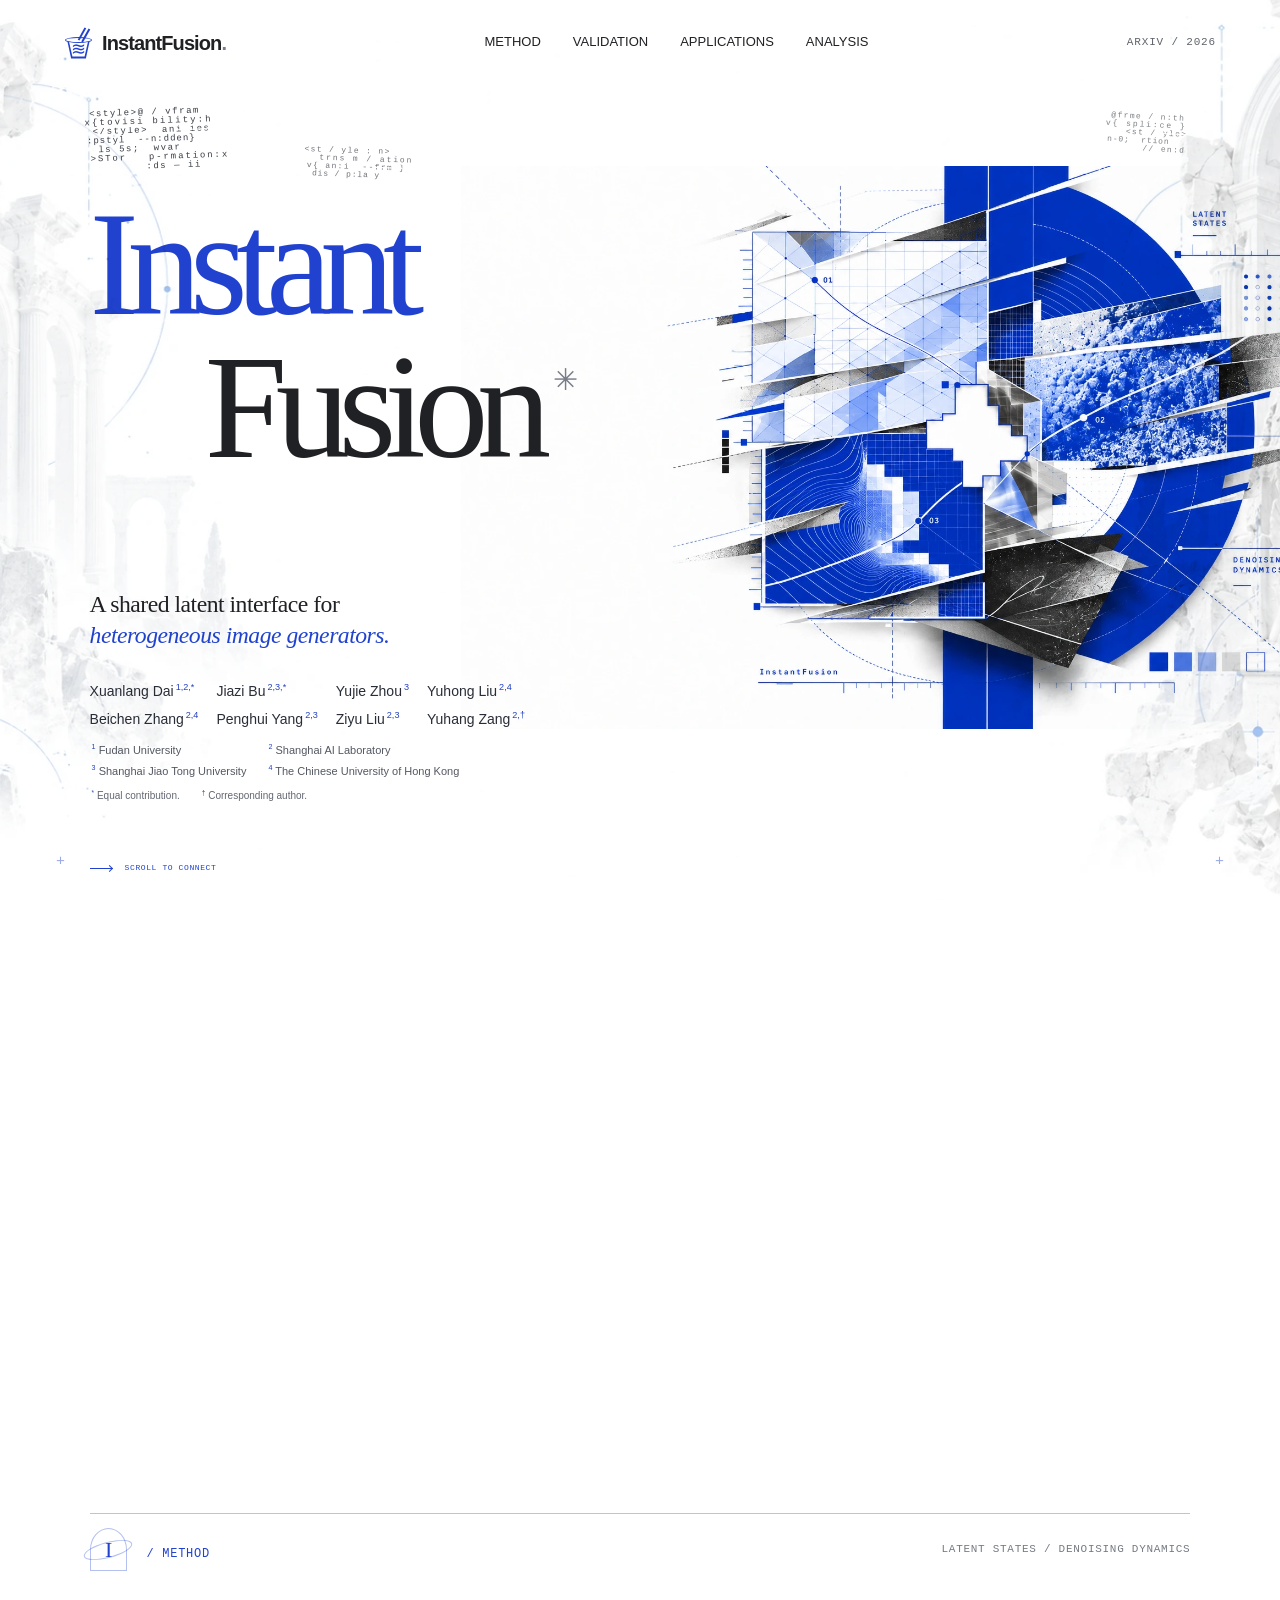
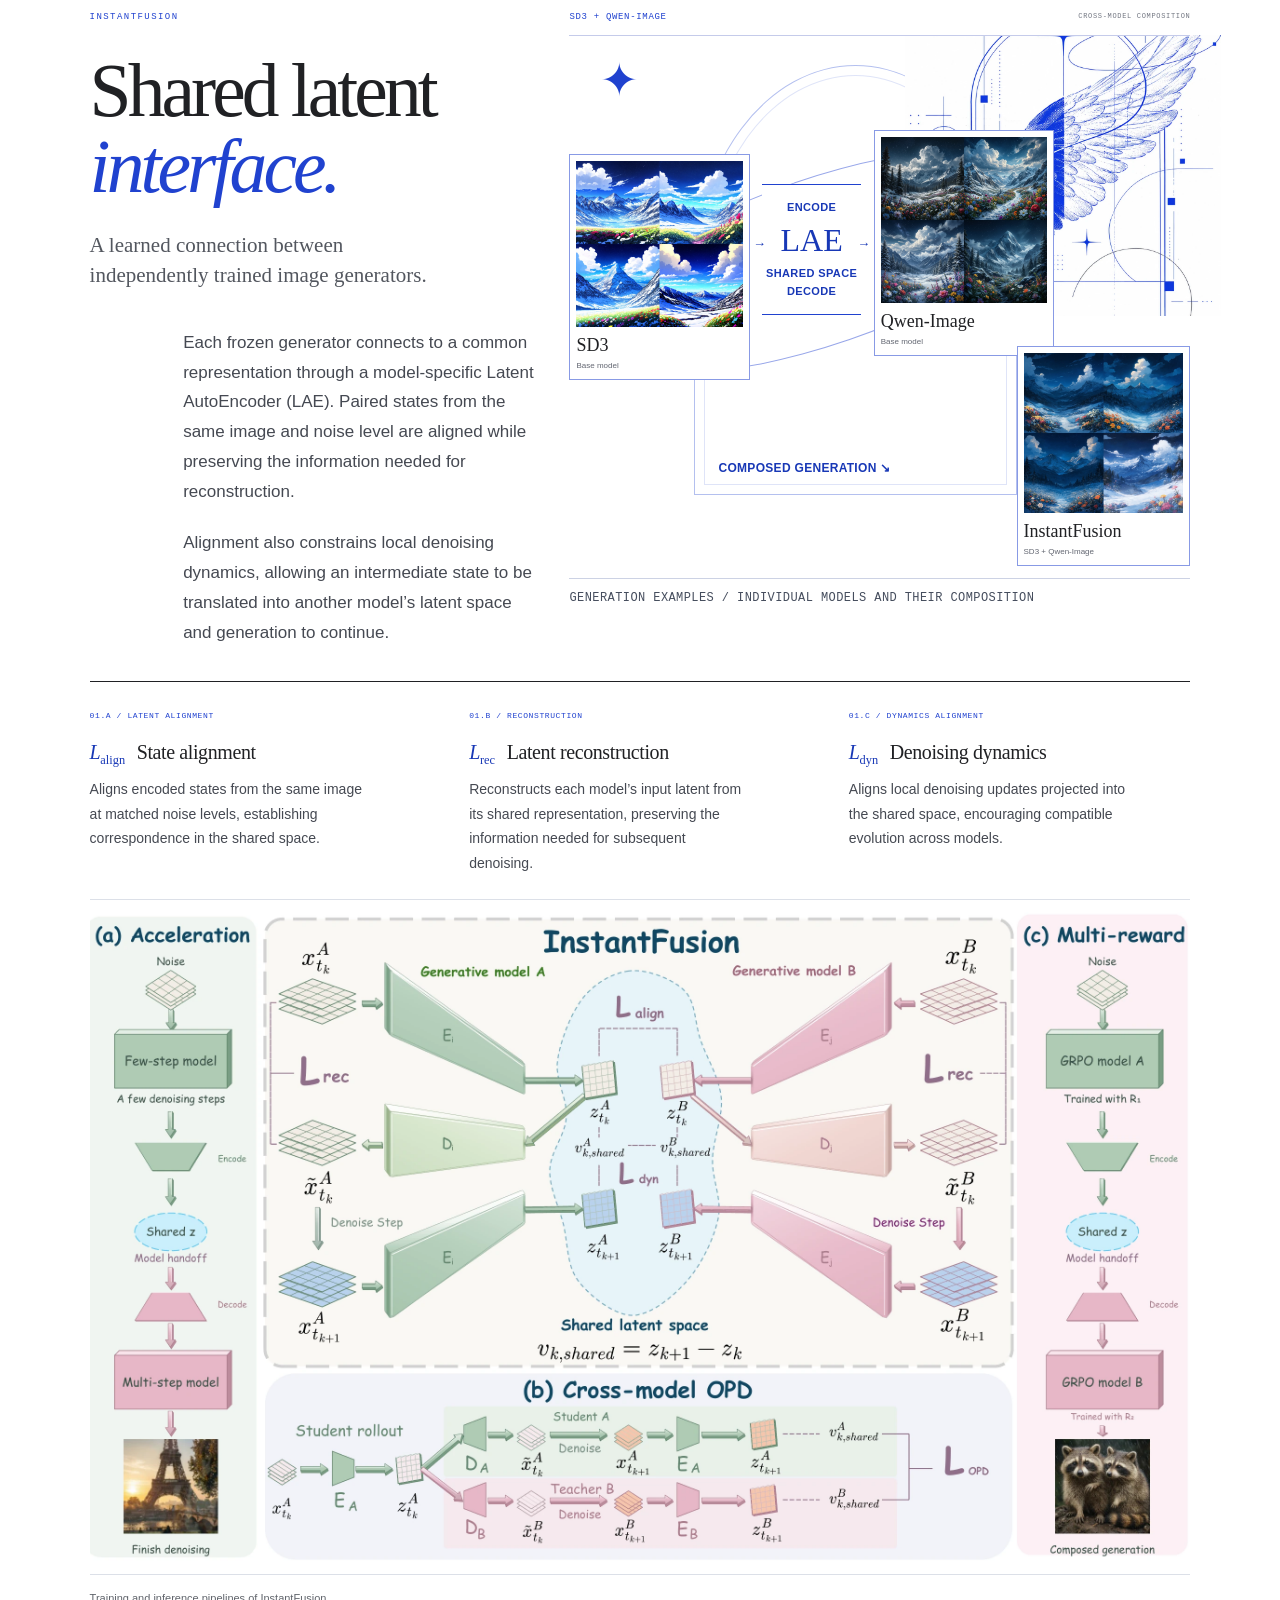
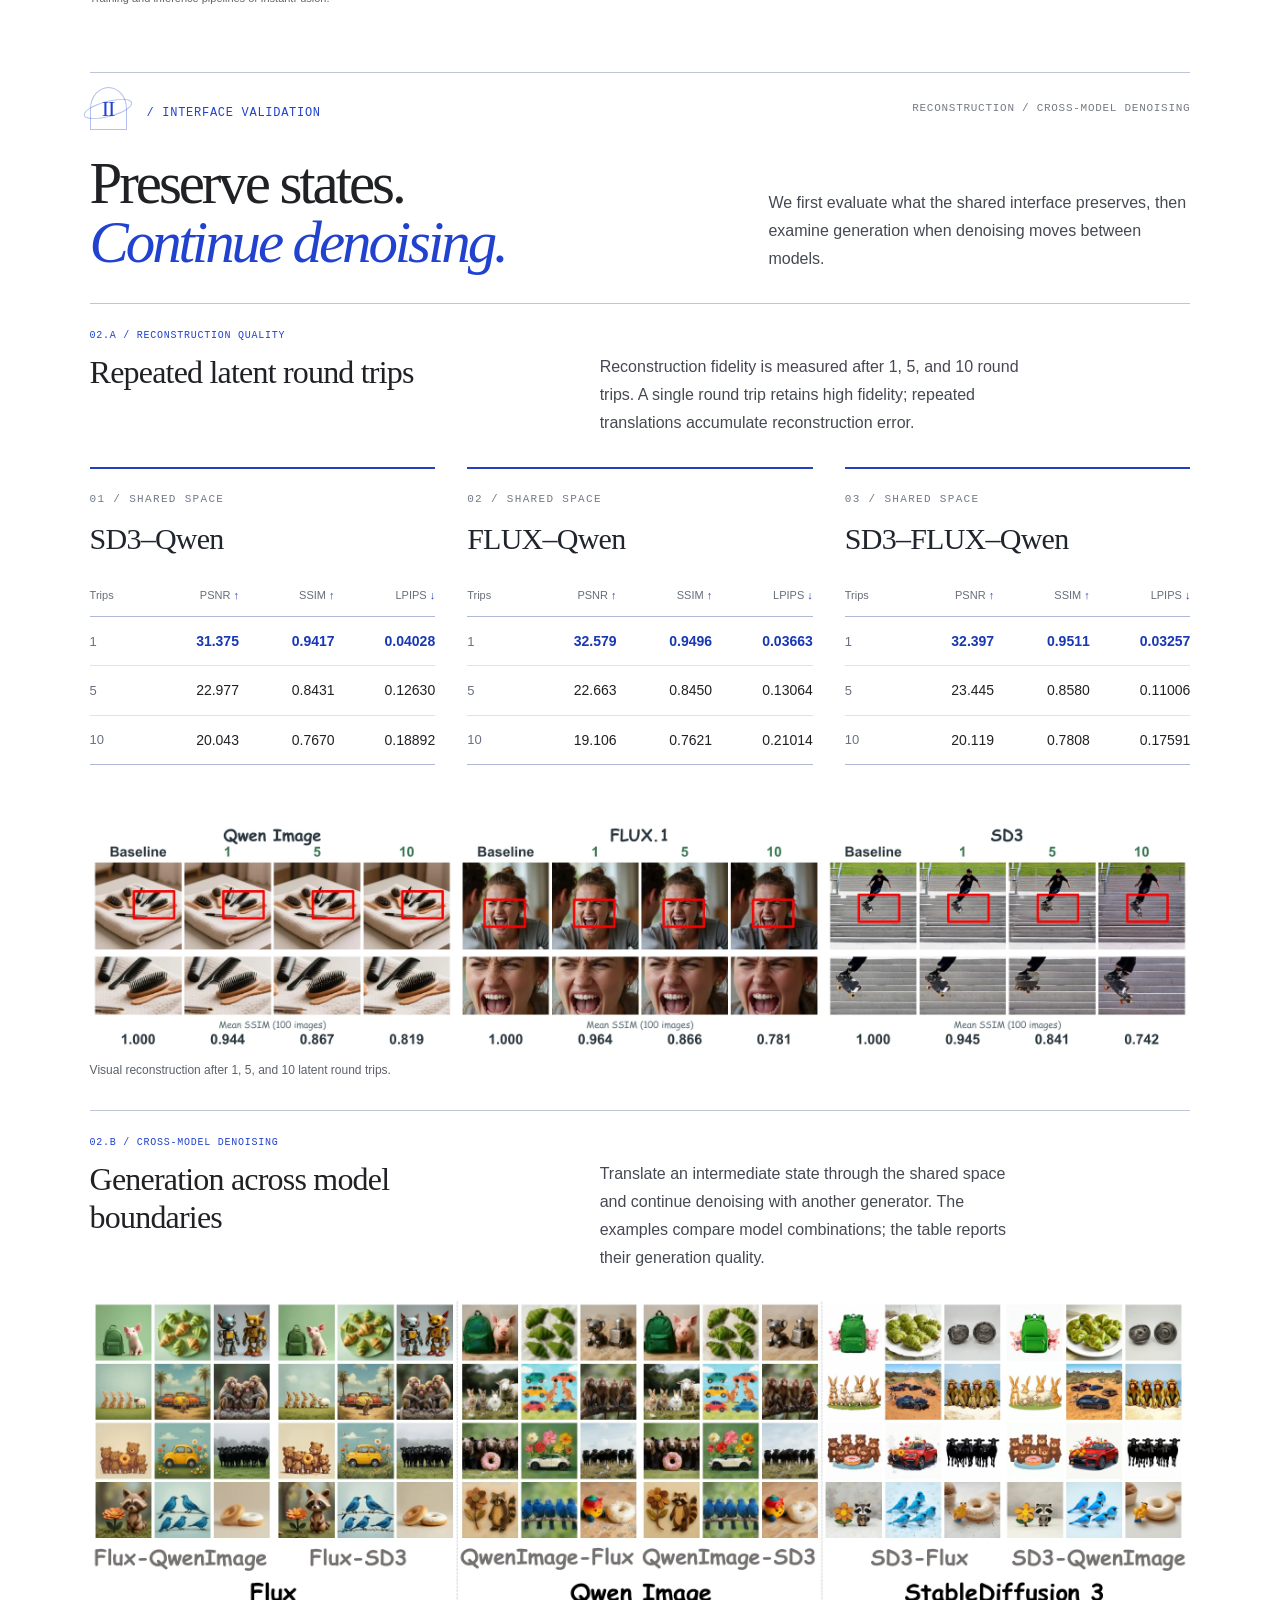
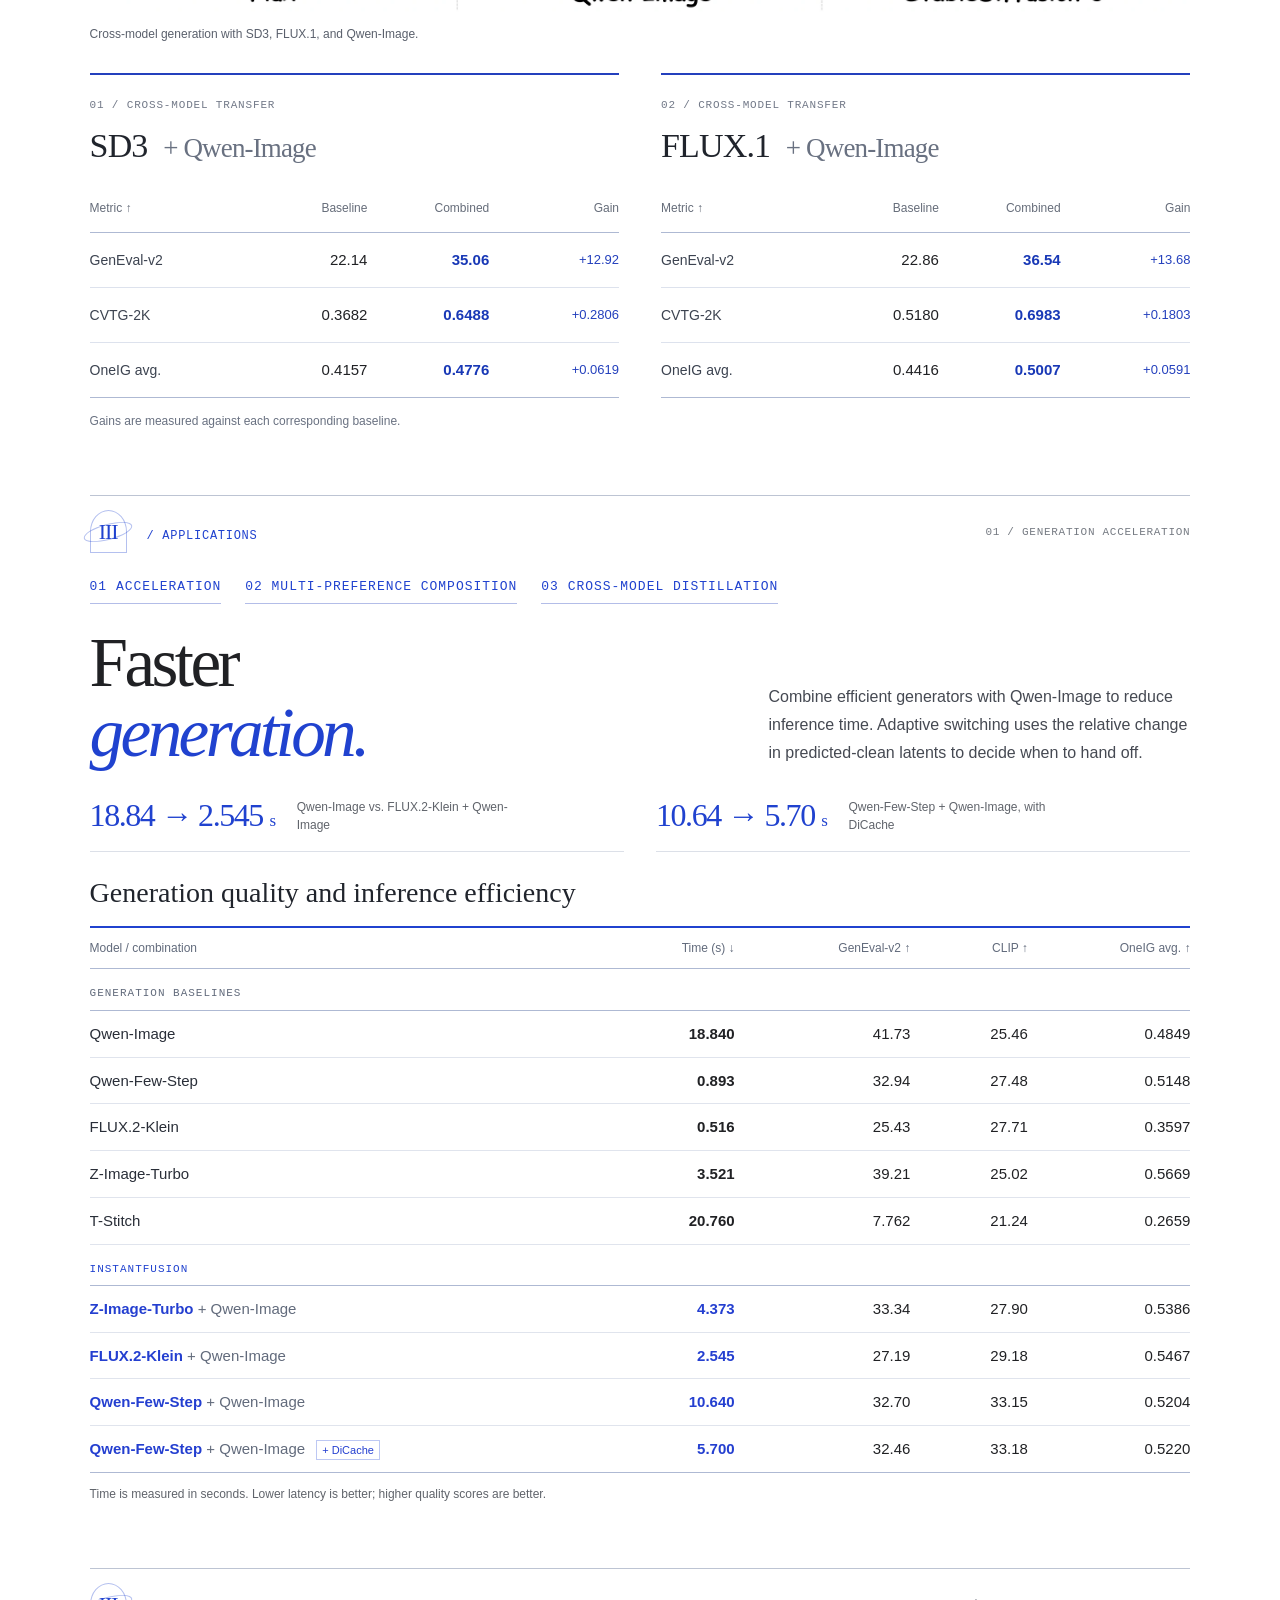
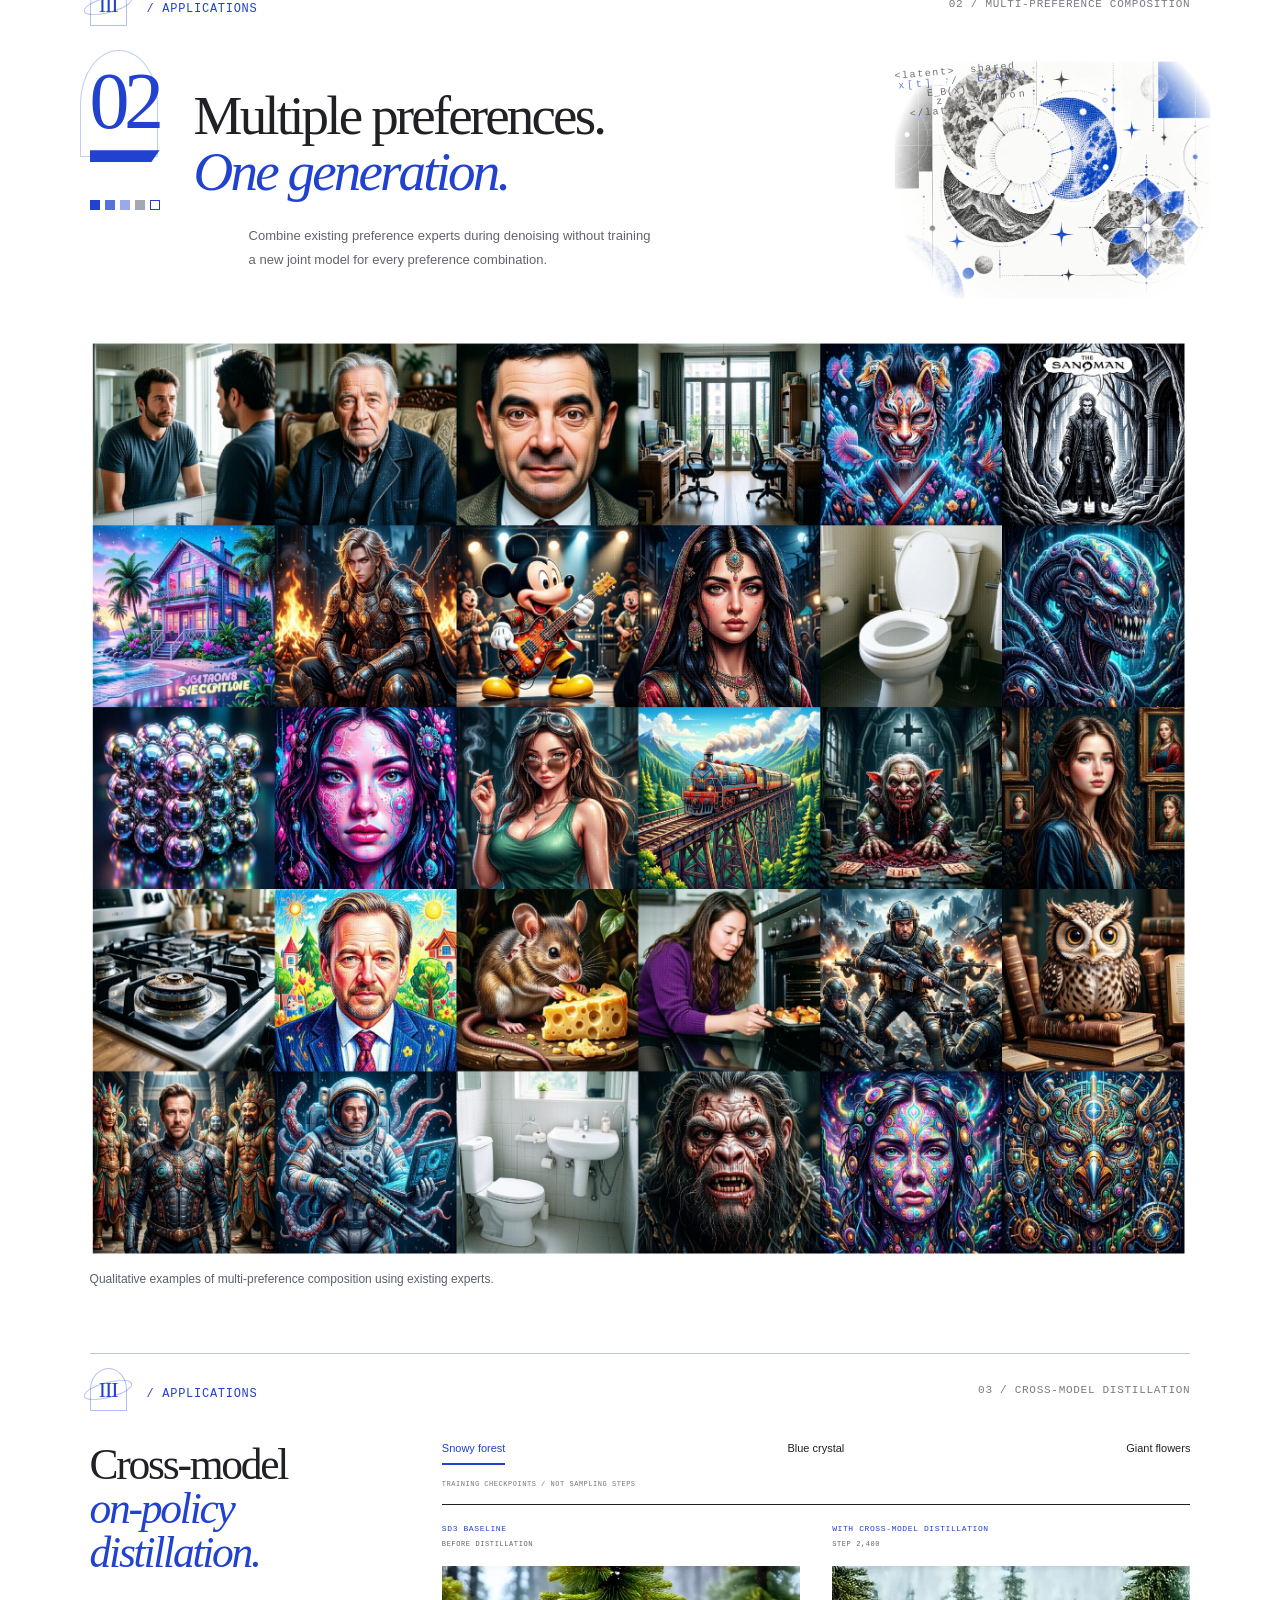
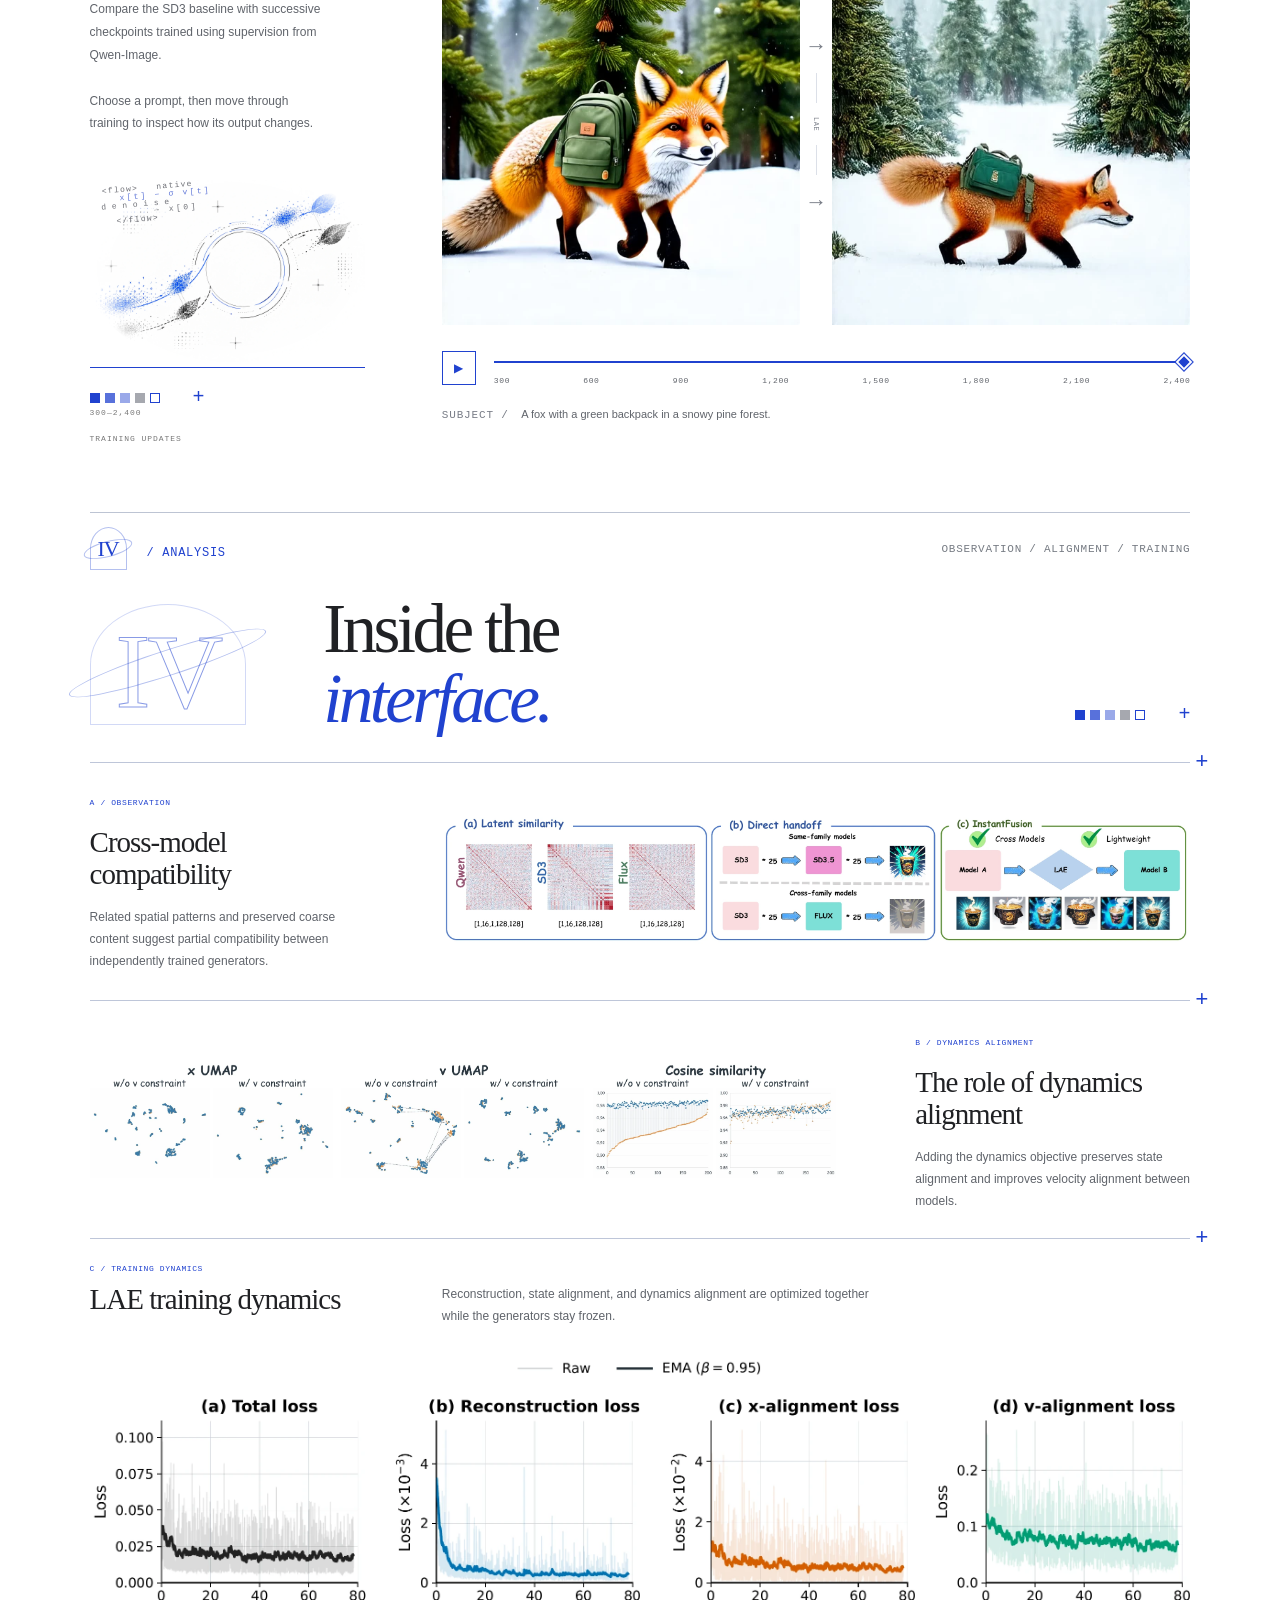
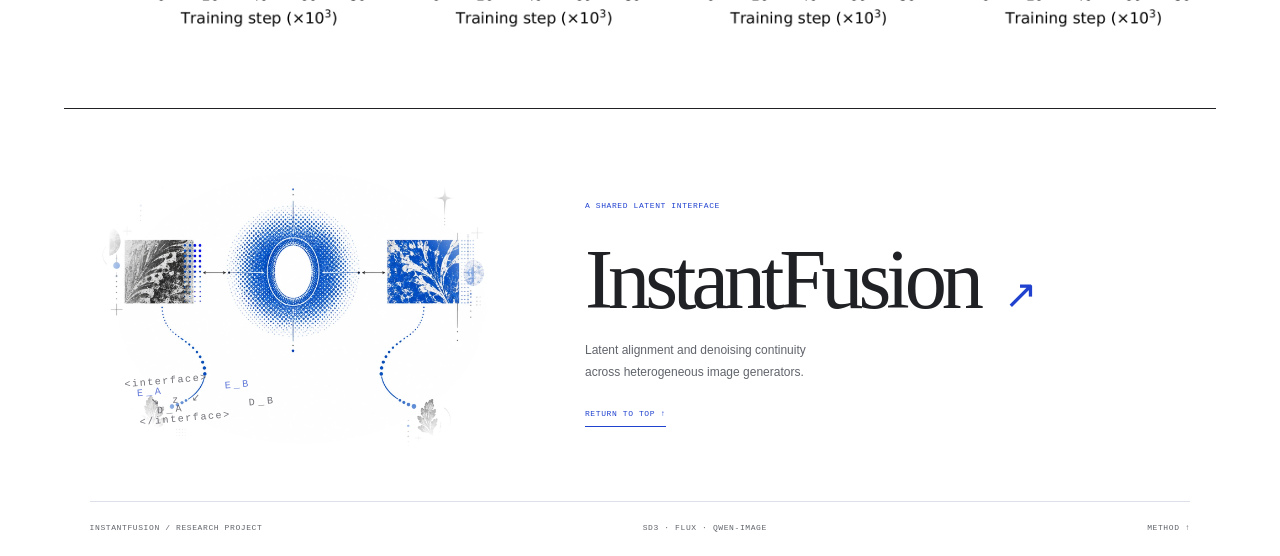
==== commit 27788bb6: "<fix> fix typo" ====
--- a/index.html
+++ b/index.html
@@ -22,7 +22,7 @@
   <header class="site-header">
     <a class="wordmark" href="#top" aria-label="InstantFusion home"><span class="brand-icon noodle-mark" aria-hidden="true"><i class="noodle-sticks"></i><i class="noodle-rim"></i><i class="noodle-cup"><b>≋</b></i></span> InstantFusion<span class="wordmark-dot">.</span></a>
     <nav aria-label="Main navigation">
-      <a href="#method">Method</a><a href="#results">Validation</a><a href="#acceleration">Applications</a><a href="#process">OPD</a>
+      <a href="#method">METHOD</a><a href="#results">VALIDATION</a><a href="#acceleration">APPLICATIONS</a><a href="#evidence">ANALYSIS</a>
     </nav>
     <span class="header-note mono">ARXIV / 2026</span>
   </header>
@@ -93,7 +93,7 @@
  </article></section>
 <section class="section metrics-section application-study" id="acceleration" aria-labelledby="acceleration-title">
  <div class="section-meta mono"><span><b>III</b> / APPLICATIONS</span><span>01 / GENERATION ACCELERATION</span></div>
- <nav class="application-jump mono" aria-label="Application sections"><a href="#acceleration" aria-current="location">01 Acceleration</a><a href="#preferences">02 Multi-preference composition</a><a href="#process">03 Cross-model OPD</a></nav>
+ <nav class="application-jump mono" aria-label="Application sections"><a href="#acceleration" aria-current="location">01 ACCELERATION</a><a href="#preferences">02 MULTI-PREFERENCE COMPOSITION</a><a href="#process">03 CROSS-MODEL DISTILLATION</a></nav>
  <div class="study-heading"><h2 id="acceleration-title">Faster<br><em>generation.</em></h2><p>Combine efficient generators with Qwen-Image to reduce inference time. Adaptive switching uses the relative change in predicted-clean latents to decide when to hand off.</p></div>
  <div id="metrics" class="study-metrics"><div id="metric-highlights" class="metric-highlights"></div><div class="table-scroll" role="region" aria-label="Generation acceleration benchmarks" tabindex="0"><table id="metrics-table"></table></div><p id="metric-note" class="metric-note"></p></div>
  </section>
@@ -103,14 +103,14 @@
  <figure class="study-figure"><button class="figure-open" data-image="assets/preferences.webp" data-caption="Qualitative examples of multi-preference composition using existing experts." aria-label="Enlarge preferences results"><img src="assets/preferences.webp" loading="lazy" alt="Qualitative examples of multi-preference composition using existing experts."><span class="enlarge mono">EXPAND ↗</span></button><figcaption>Qualitative examples of multi-preference composition using existing experts.</figcaption></figure>
  </section>
 <section class="section process-section" id="process" aria-labelledby="process-title">
-      <div class="section-meta mono"><span><b>III</b> / APPLICATIONS</span><span>03 / CROSS-MODEL OPD</span></div>
+      <div class="section-meta mono"><span><b>III</b> / APPLICATIONS</span><span>03 / CROSS-MODEL DISTILLATION</span></div>
       <div class="process-spread"><aside class="process-rail"><h2 id="process-title">Cross-model<br><em>on-policy distillation.</em></h2><p>Compare the SD3 baseline with successive checkpoints trained using supervision from Qwen-Image.</p><p>Choose a prompt, then move through training to inspect how its output changes.</p><div class="rail-art" aria-hidden="true"><div class="rail-photo"><img src="assets/denoising-encoding-v2.webp" loading="lazy" alt=""></div><span class="rail-rule"></span><div class="print-marks " aria-hidden="true"><i></i><i></i><i></i><i></i><i></i><b>+</b></div></div><span class="mono rail-footnote">300—2,400<br>TRAINING UPDATES</span></aside><div class="process-workbench">      <div class="process-toolbar"><div class="case-switch" role="group" aria-label="Choose example"><button class="selected" data-case="02" aria-pressed="true">Snowy forest</button><button data-case="08" aria-pressed="false">Blue crystal</button><button data-case="11" aria-pressed="false">Giant flowers</button></div><span class="mono">TRAINING CHECKPOINTS / NOT SAMPLING STEPS</span></div>
       <div class="checkpoint-comparison">
-        <figure><div class="image-label mono"><span>SD3 BASELINE</span><span>BEFORE OPD</span></div><img id="baseline-image" src="assets/p02-baseline.webp" width="512" height="512" loading="lazy" alt="SD3 baseline: a fox carrying a green backpack in a snowy forest."></figure>
+        <figure><div class="image-label mono"><span>SD3 BASELINE</span><span>BEFORE DISTILLATION</span></div><img id="baseline-image" src="assets/p02-baseline.webp" width="512" height="512" loading="lazy" alt="SD3 baseline: a fox carrying a green backpack in a snowy forest."></figure>
         <div class="comparison-axis" aria-hidden="true"><span>→</span><i></i><span class="mono">LAE</span><i></i><span>→</span></div>
-        <figure><div class="image-label mono"><span>WITH CROSS-MODEL OPD</span><span id="checkpoint-label">STEP 2,400</span></div><img id="checkpoint-image" src="assets/p02-step_002400.webp" width="512" height="512" loading="lazy" alt="Cross-model OPD at training step 2400: a fox carrying a green backpack in a snowy forest."></figure>
+        <figure><div class="image-label mono"><span>WITH CROSS-MODEL DISTILLATION</span><span id="checkpoint-label">STEP 2,400</span></div><img id="checkpoint-image" src="assets/p02-step_002400.webp" width="512" height="512" loading="lazy" alt="Cross-model on-policy distillation at training step 2400: a fox carrying a green backpack in a snowy forest."></figure>
       </div>
-      <div class="timeline-control"><button id="play-timeline" class="play-button" aria-label="Play training checkpoints">▶</button><div class="timeline-track"><label class="sr-only" for="checkpoint-slider">OPD training checkpoint</label><input id="checkpoint-slider" type="range" min="0" max="7" step="1" value="7" aria-valuetext="Training step 2400"><div class="range-labels mono"><span>300</span><span>600</span><span>900</span><span>1,200</span><span>1,500</span><span>1,800</span><span>2,100</span><span>2,400</span></div></div></div>
+      <div class="timeline-control"><button id="play-timeline" class="play-button" aria-label="Play training checkpoints">▶</button><div class="timeline-track"><label class="sr-only" for="checkpoint-slider">On-policy distillation training checkpoint</label><input id="checkpoint-slider" type="range" min="0" max="7" step="1" value="7" aria-valuetext="Training step 2400"><div class="range-labels mono"><span>300</span><span>600</span><span>900</span><span>1,200</span><span>1,500</span><span>1,800</span><span>2,100</span><span>2,400</span></div></div></div>
       <p class="process-caption"><span class="mono">SUBJECT /</span> <span id="case-caption">A fox with a green backpack in a snowy pine forest.</span></p>
 </div></div>
 </section>
--- a/reading-rhythm.css
+++ b/reading-rhythm.css
@@ -1,4 +1,5 @@
 /* Compact chapter spacing; preserve the separate hero composition. */
+.site-header nav,.application-jump,.section-meta,.eyebrow,.study-copy>.mono,.method-objectives>div>.mono,.evidence-caption>.mono,.quality-pair>.mono,.reconstruction-index,.image-label,.plate-heading,.plate-note{ text-transform:uppercase }
 .section{padding-top:28px;padding-bottom:36px}
 .section-meta{margin-bottom:24px;padding-top:14px;font-size:12px;letter-spacing:.06em}
 .section-meta>span:last-child{font-size:11px}
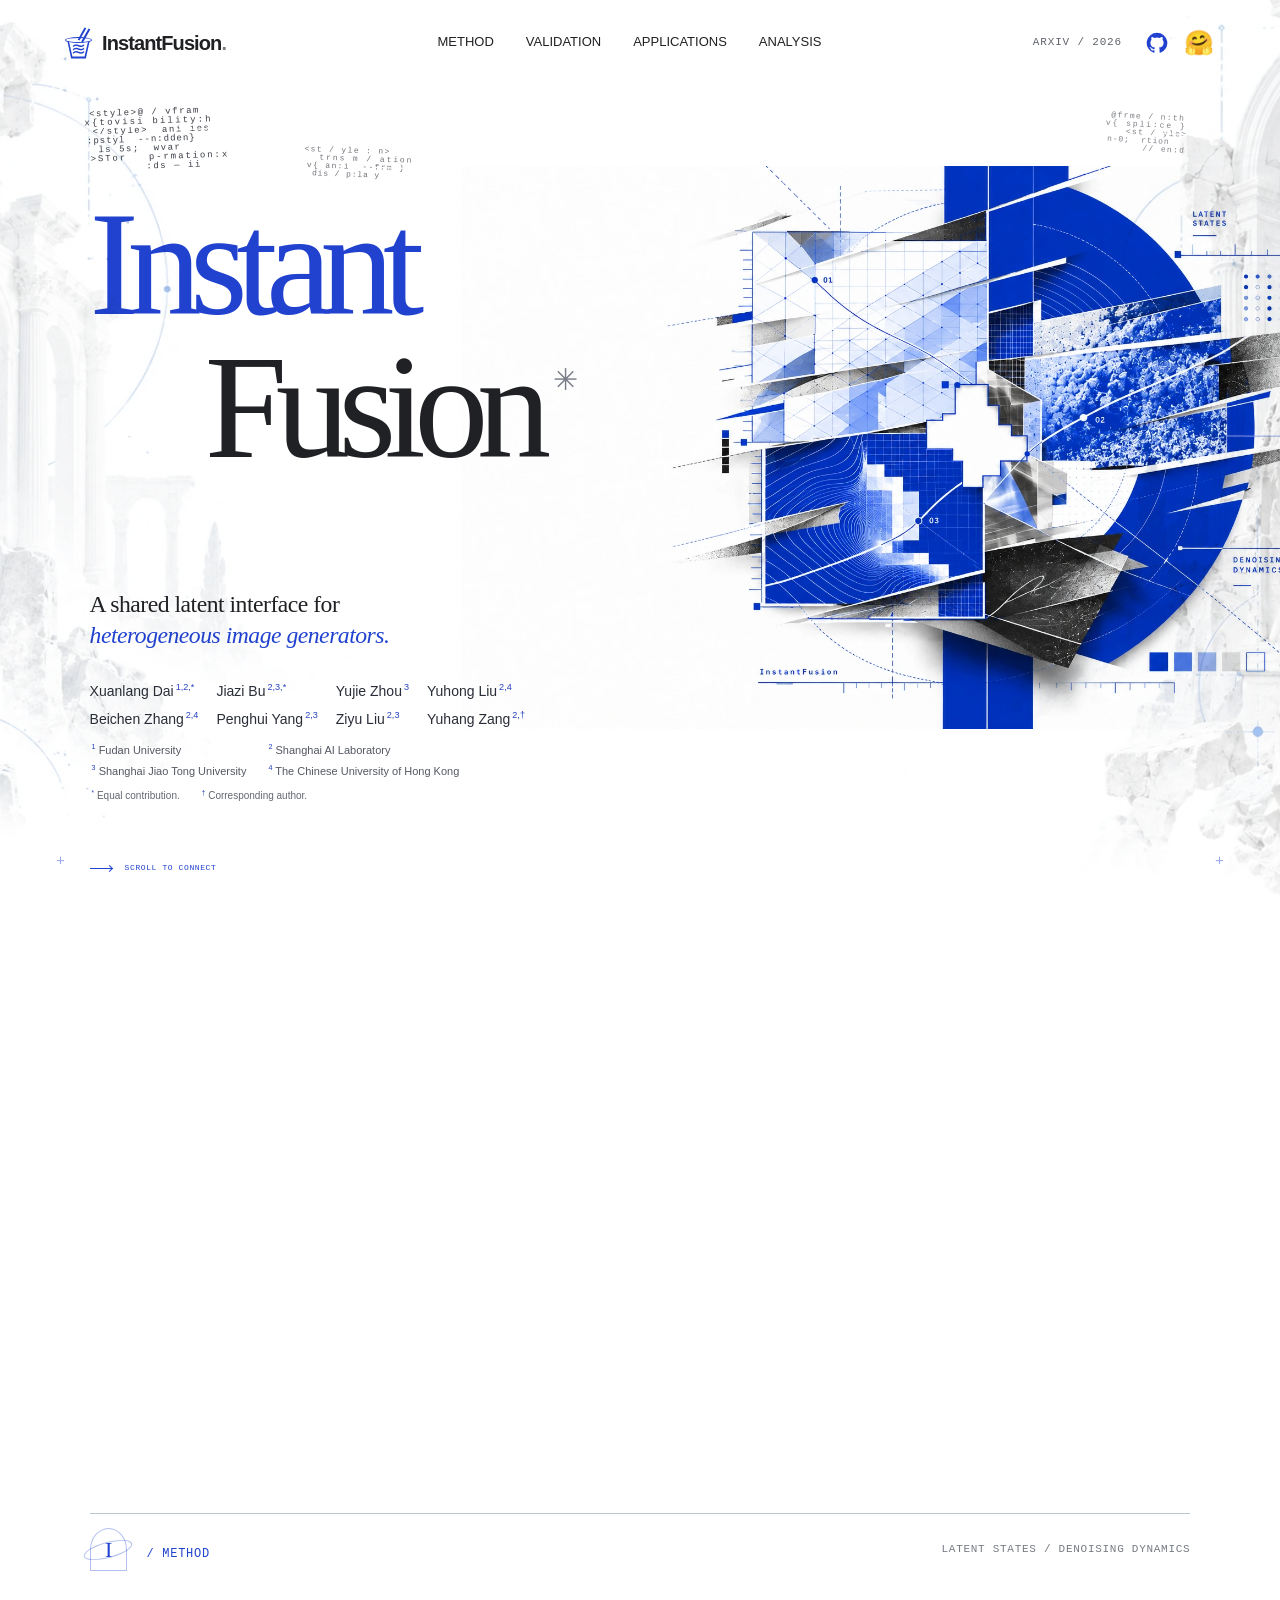
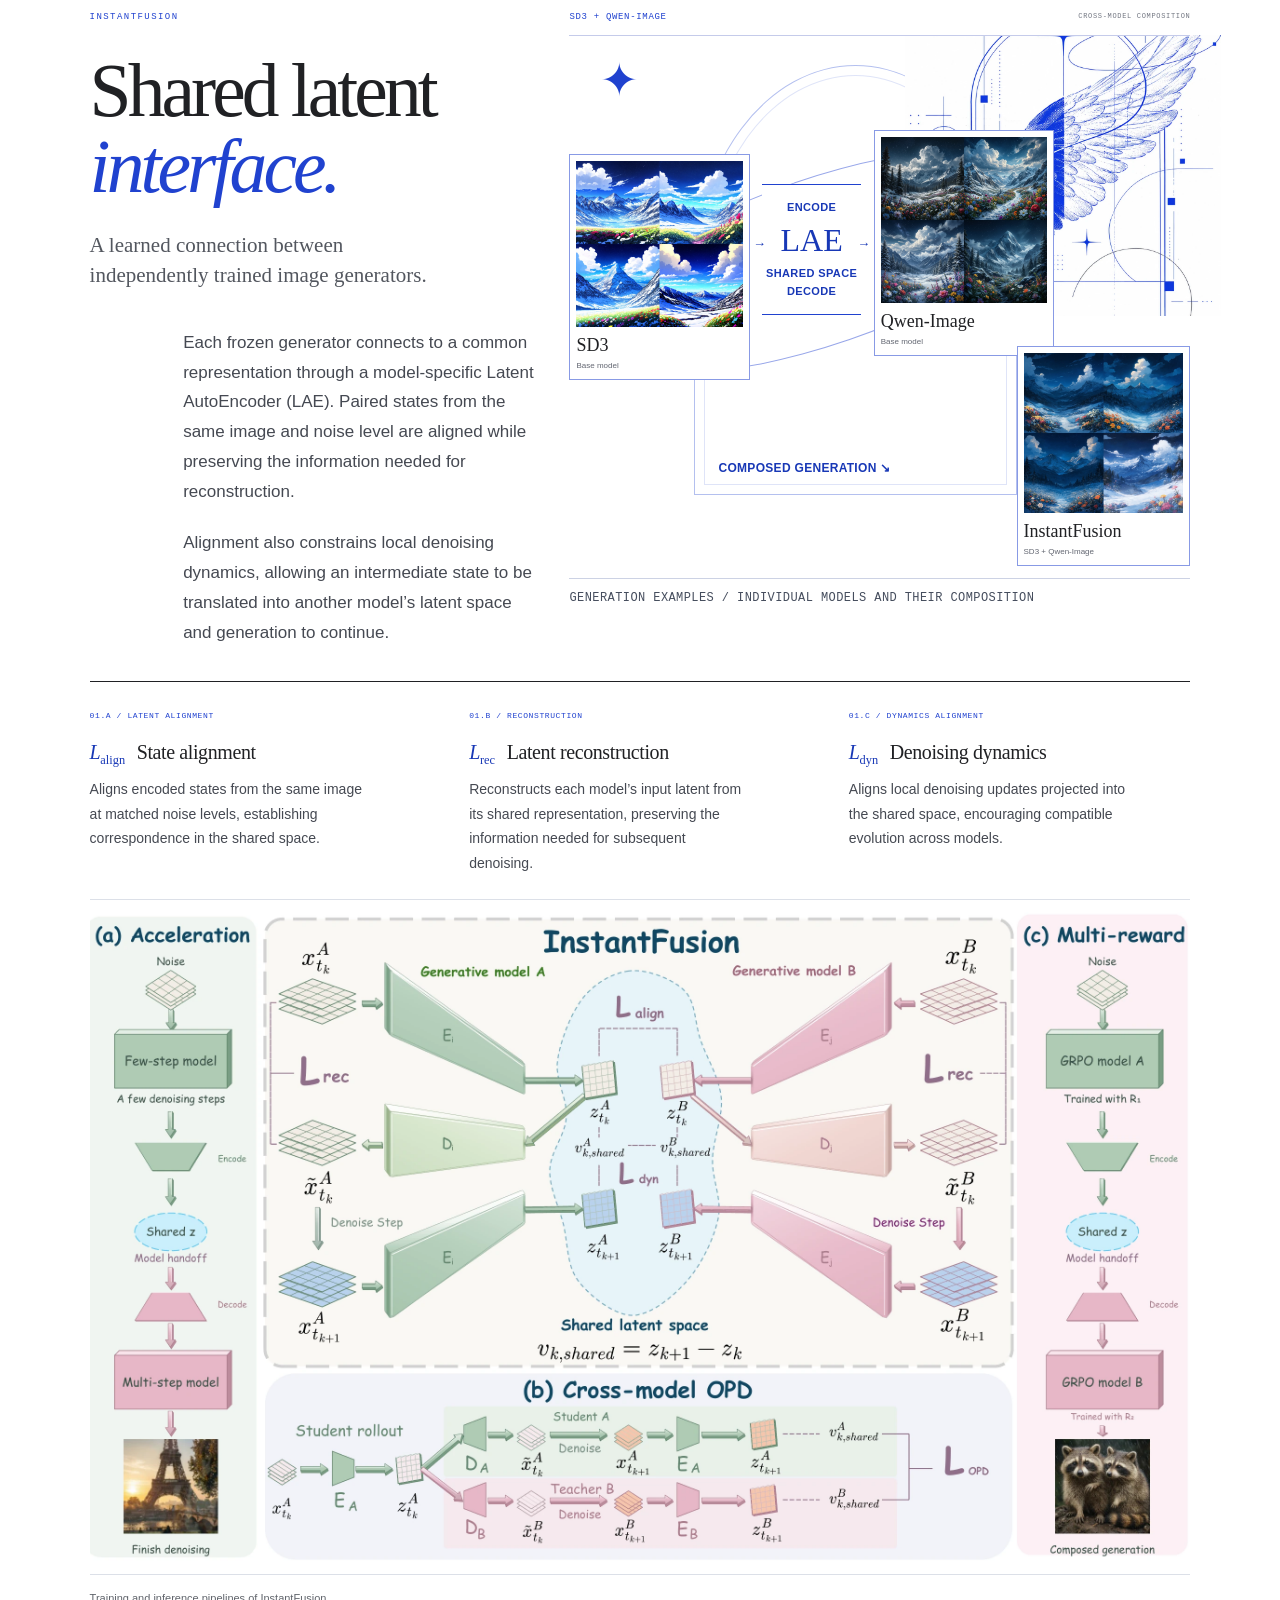
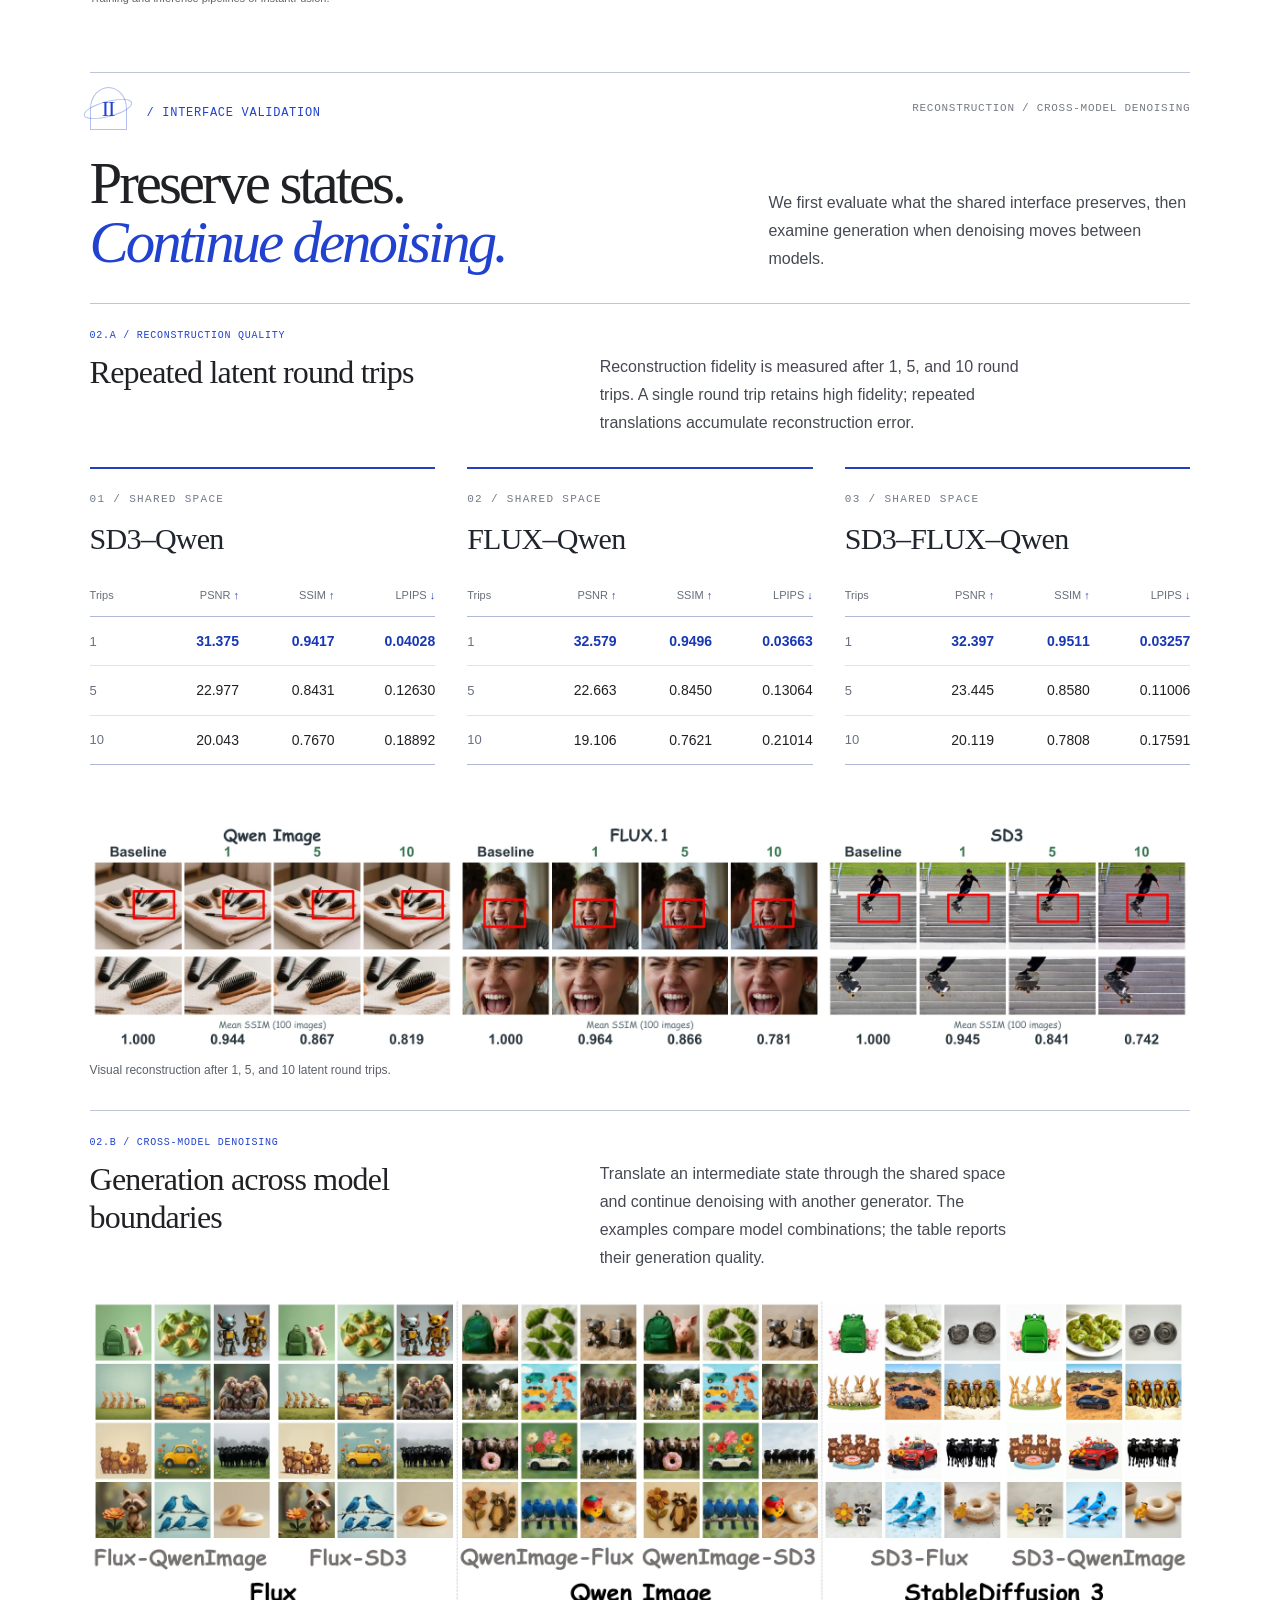
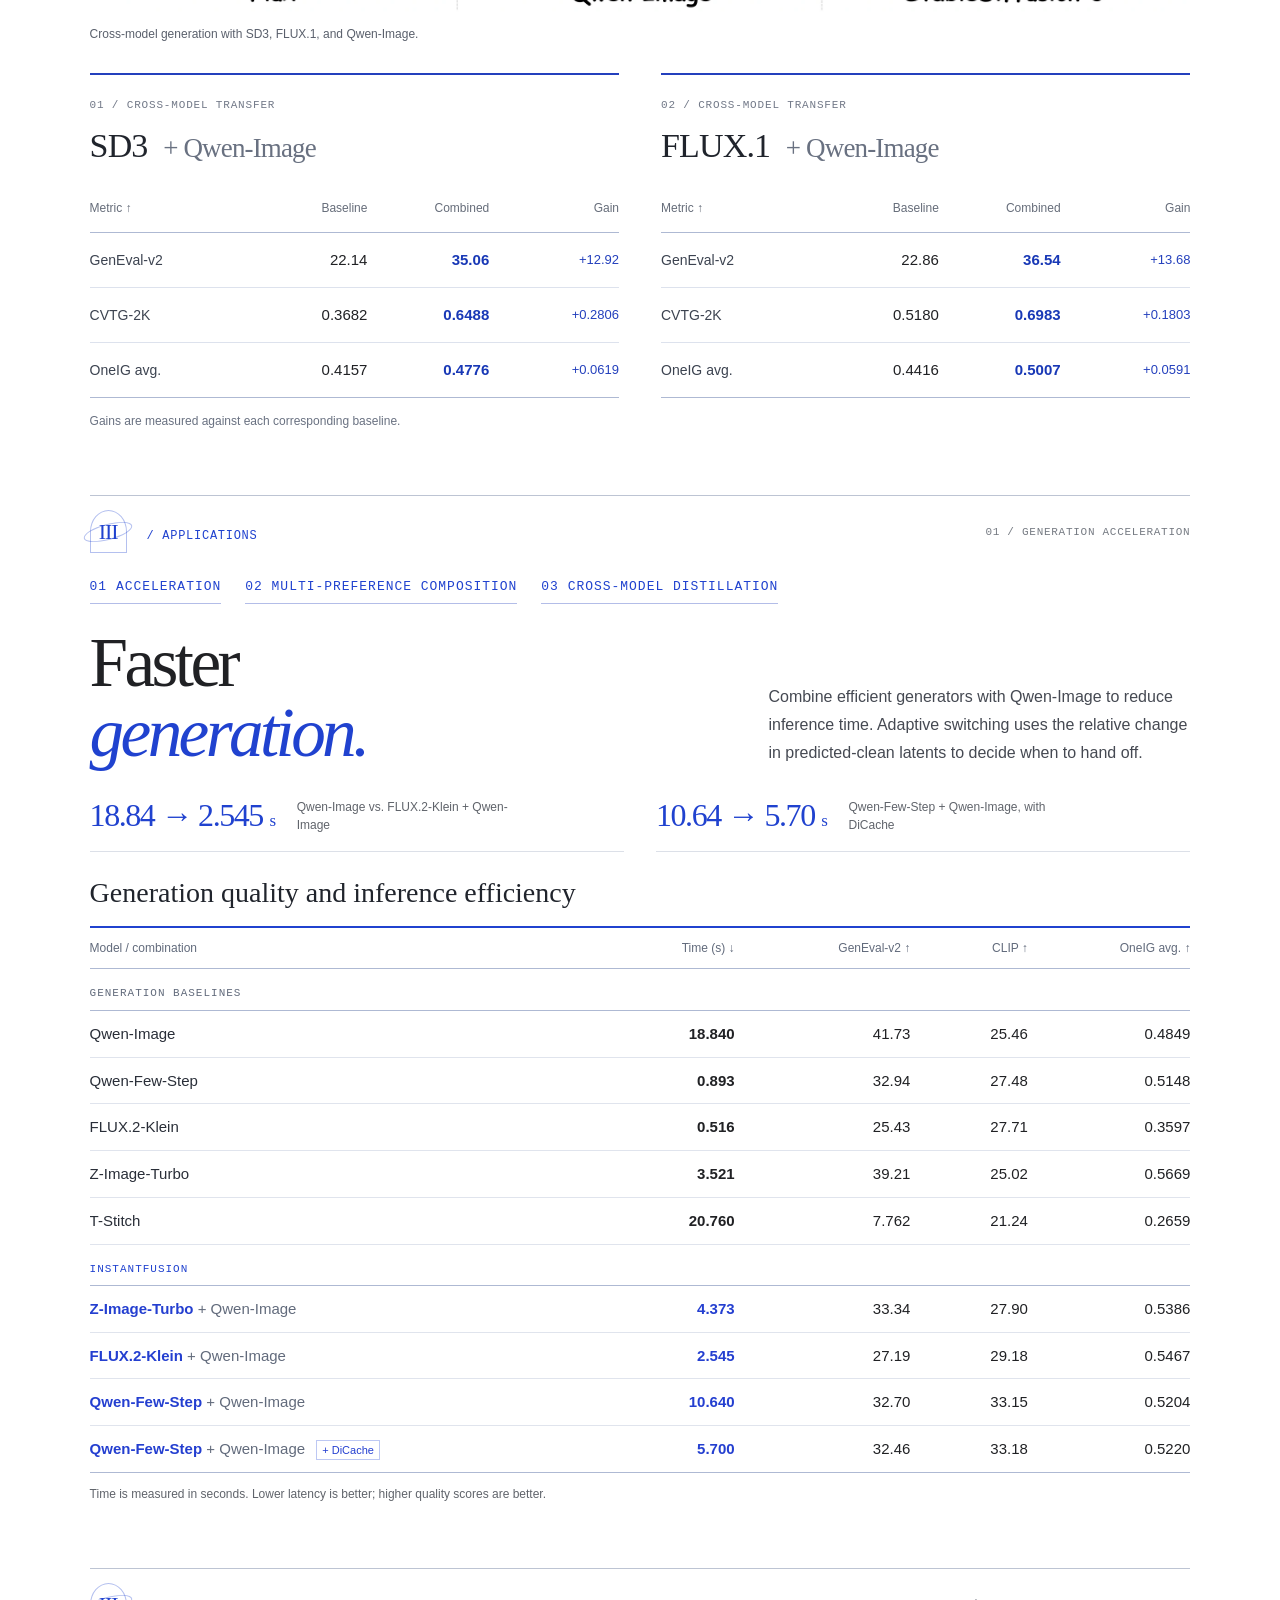
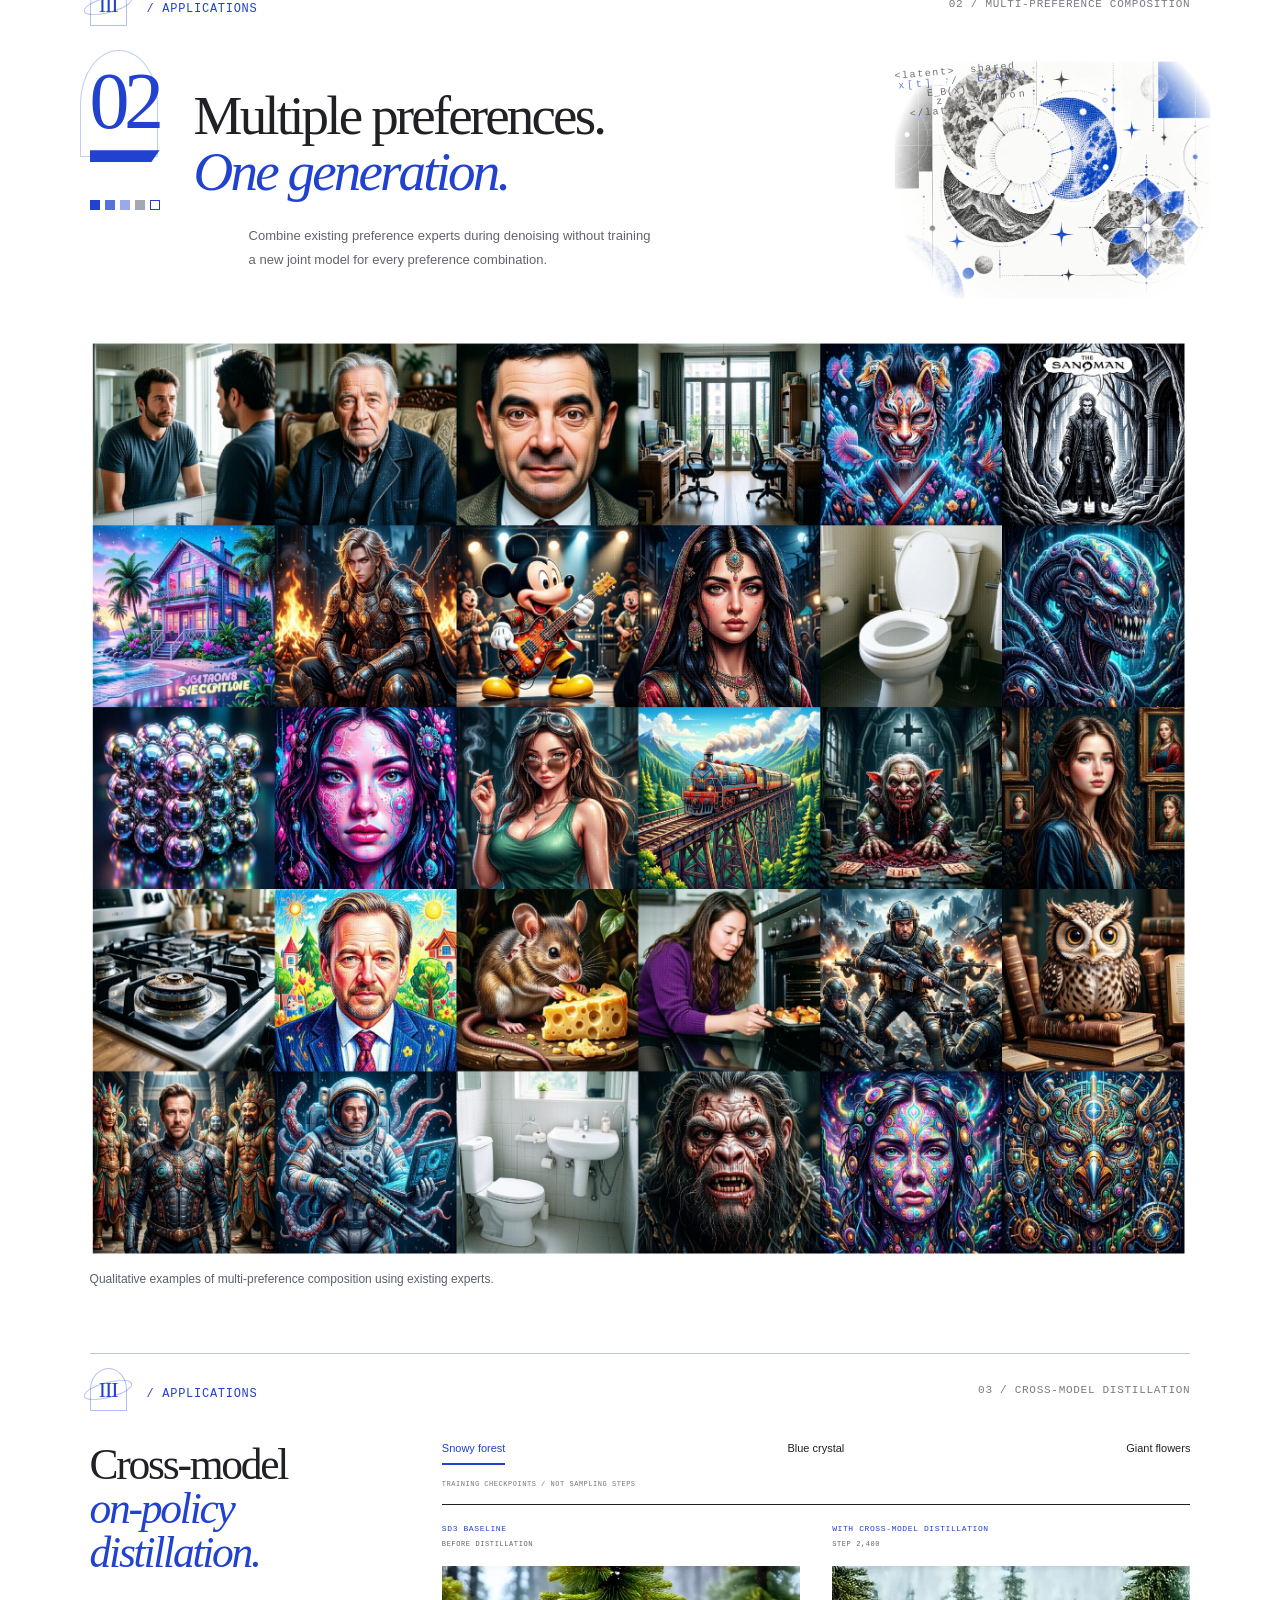
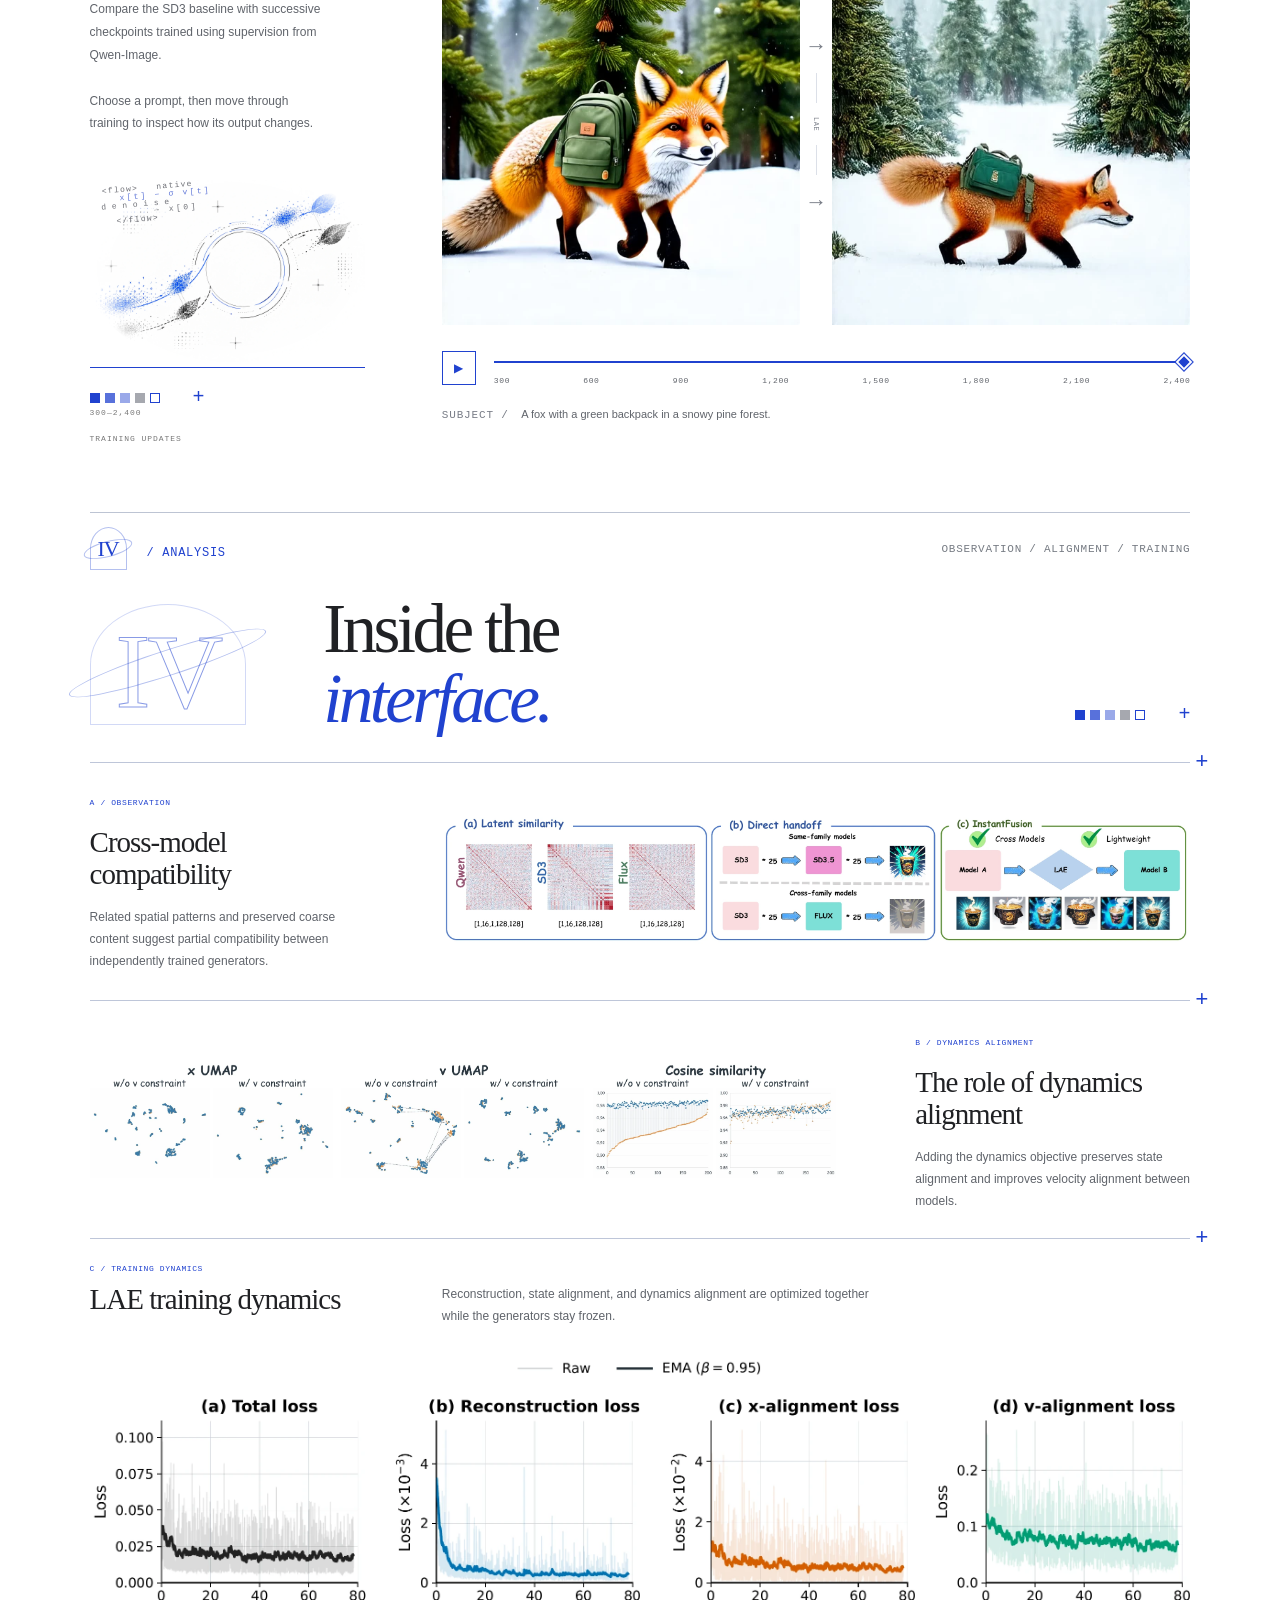
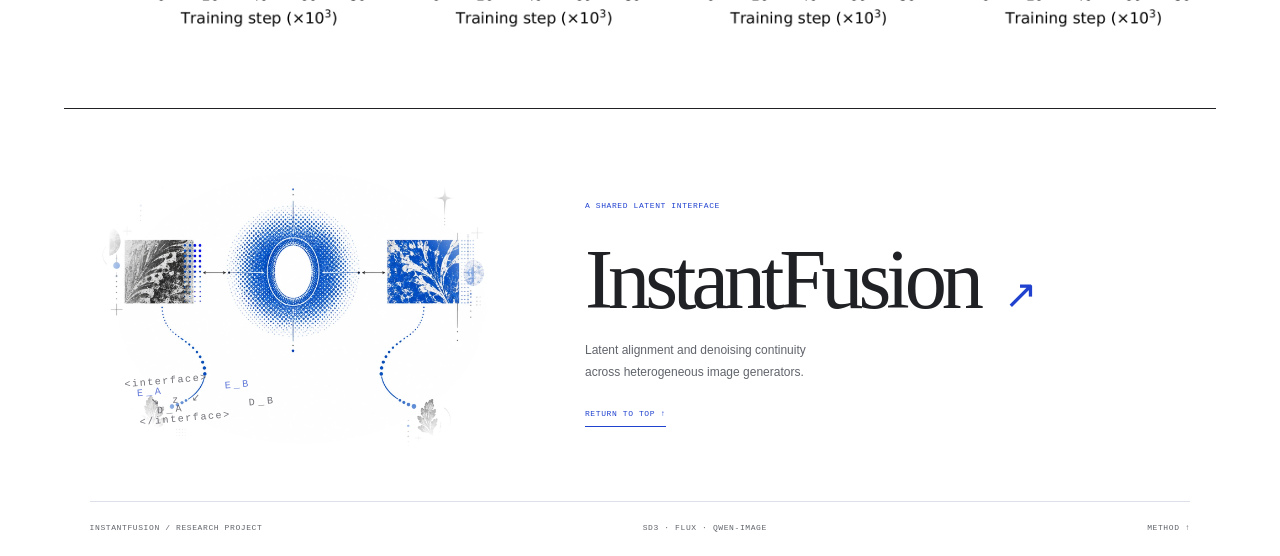
==== commit 92917c2f: "<add> github & huggingface links" ====
--- a/index.html
+++ b/index.html
@@ -24,7 +24,15 @@
     <nav aria-label="Main navigation">
       <a href="#method">METHOD</a><a href="#results">VALIDATION</a><a href="#acceleration">APPLICATIONS</a><a href="#evidence">ANALYSIS</a>
     </nav>
-    <span class="header-note mono">ARXIV / 2026</span>
+    <div class="header-actions">
+      <span class="header-note mono">ARXIV / 2026</span>
+      <div class="resource-links" role="group" aria-label="Project resources">
+        <a href="https://github.com/InternLM/InstantFusion" target="_blank" rel="noopener noreferrer" aria-label="InstantFusion on GitHub" title="GitHub">
+          <svg viewBox="0 0 24 24" aria-hidden="true" focusable="false"><path fill="currentColor" d="M12 .75a11.25 11.25 0 0 0-3.56 21.92c.56.1.77-.24.77-.54v-2.1c-3.14.68-3.8-1.34-3.8-1.34-.51-1.3-1.25-1.65-1.25-1.65-1.03-.7.08-.69.08-.69 1.14.08 1.74 1.16 1.74 1.16 1.01 1.73 2.65 1.23 3.29.94.1-.73.4-1.23.72-1.51-2.51-.29-5.15-1.26-5.15-5.57 0-1.23.44-2.24 1.16-3.03-.12-.29-.5-1.43.11-2.98 0 0 .95-.3 3.09 1.16a10.7 10.7 0 0 1 5.63 0c2.15-1.46 3.09-1.16 3.09-1.16.61 1.55.23 2.69.11 2.98.72.79 1.16 1.8 1.16 3.03 0 4.32-2.64 5.28-5.16 5.56.41.35.77 1.04.77 2.1v3.1c0 .3.21.65.78.54A11.25 11.25 0 0 0 12 .75Z"/></svg>
+        </a>
+        <a href="https://huggingface.co/XuanlangDai/InstantFusion" target="_blank" rel="noopener noreferrer" aria-label="InstantFusion checkpoints on Hugging Face" title="Hugging Face"><span class="huggingface-icon" aria-hidden="true">🤗</span></a>
+      </div>
+    </div>
   </header>
 
   <main>
--- a/reading-rhythm.css
+++ b/reading-rhythm.css
@@ -1,4 +1,18 @@
 /* Compact chapter spacing; preserve the separate hero composition. */
+.header-actions{display:flex;align-items:center;gap:18px}
+.resource-links{display:flex;align-items:center;gap:8px}
+.resource-links a{display:flex;align-items:center;justify-content:center;width:34px;height:34px;color:var(--blue);border-radius:3px;transition:background .15s}
+.resource-links a:hover{background:#2042cf0a}
+.resource-links a:focus-visible{outline:2px solid var(--blue);outline-offset:3px}
+.resource-links svg{display:block;width:22px;height:22px}
+.huggingface-icon{font:24px/1 "Apple Color Emoji","Segoe UI Emoji","Noto Color Emoji",sans-serif}
+@media(max-width:1100px){.site-header nav{gap:20px}.header-actions{gap:0}}
+@media(max-width:760px){
+ .site-header{height:94px;display:grid;grid-template-columns:1fr auto;grid-template-rows:54px 30px;align-content:start}
+ .site-header nav{grid-column:1/-1;grid-row:2;justify-content:space-between;gap:12px;font-size:10px}
+ .header-actions{grid-column:2;grid-row:1}
+ .resource-links{gap:4px}.resource-links a{width:32px;height:32px}
+}
 .site-header nav,.application-jump,.section-meta,.eyebrow,.study-copy>.mono,.method-objectives>div>.mono,.evidence-caption>.mono,.quality-pair>.mono,.reconstruction-index,.image-label,.plate-heading,.plate-note{ text-transform:uppercase }
 .section{padding-top:28px;padding-bottom:36px}
 .section-meta{margin-bottom:24px;padding-top:14px;font-size:12px;letter-spacing:.06em}
